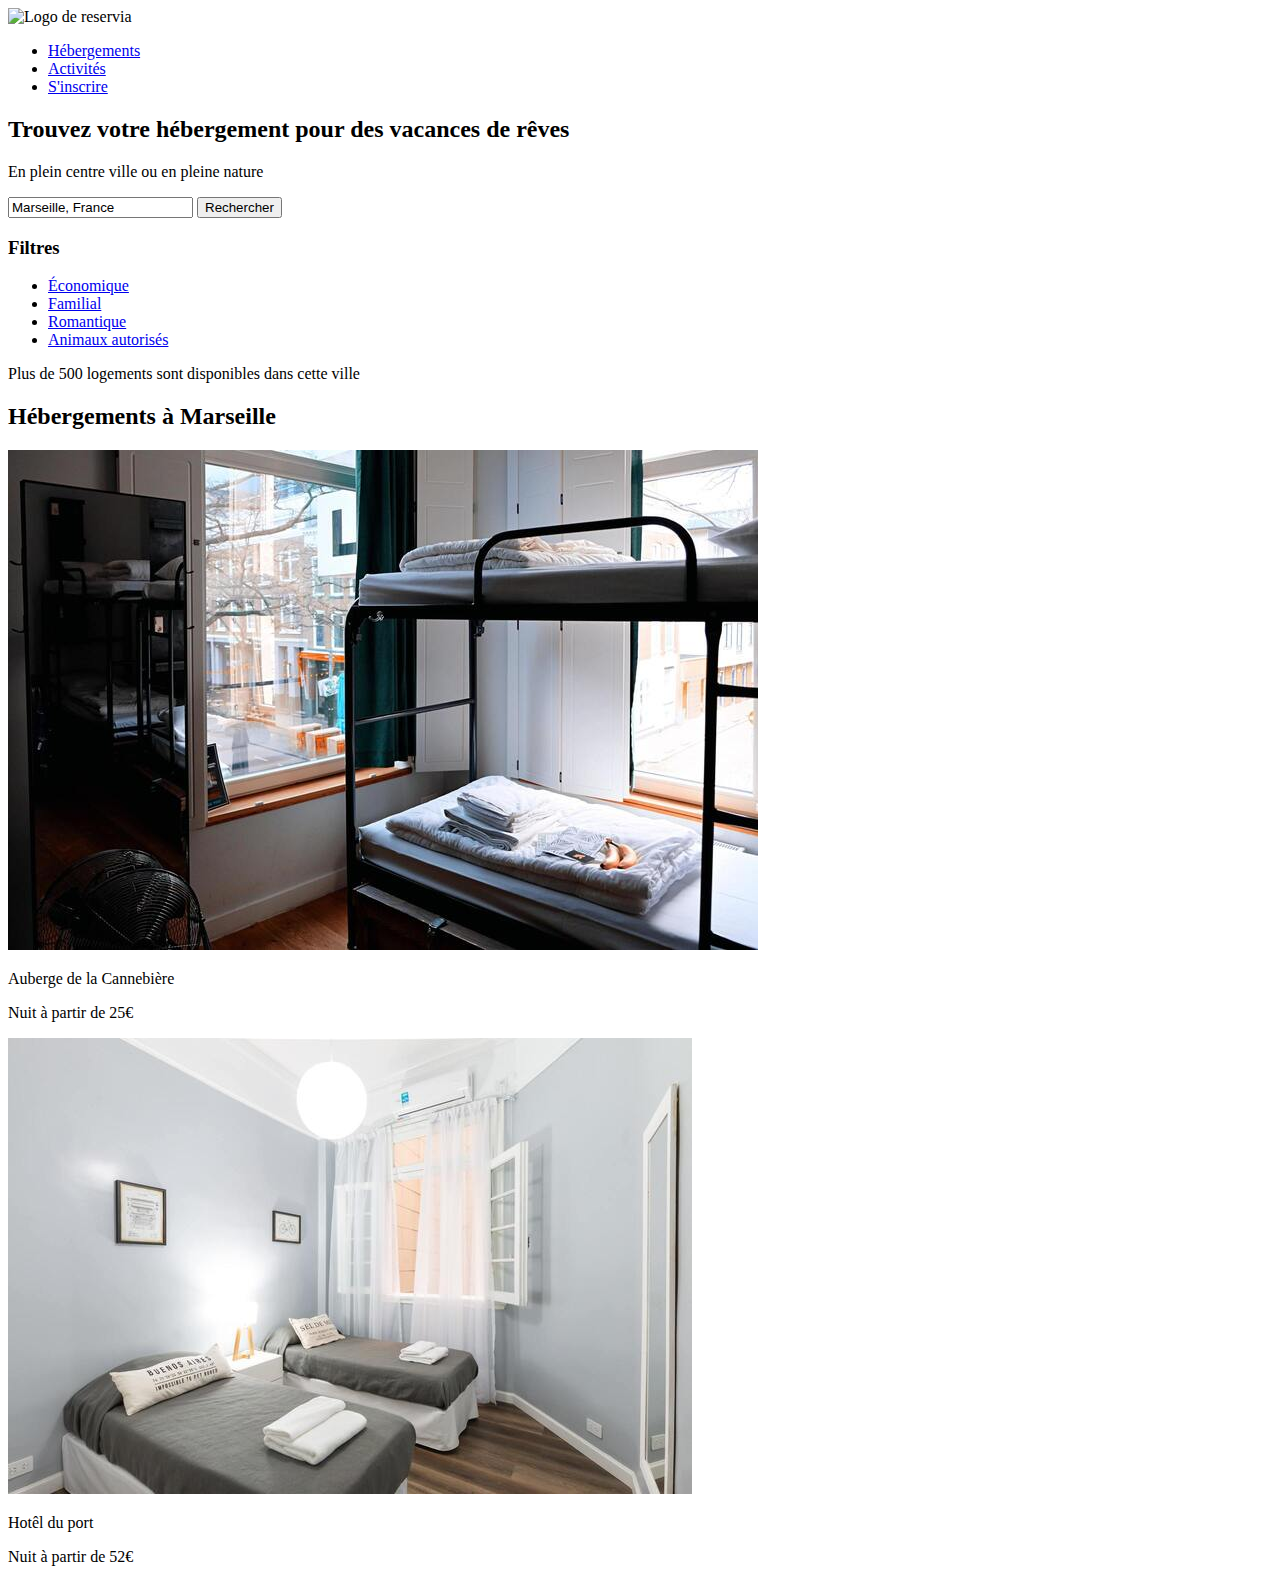
==== reservia.html @ 82ff09a4 "images renomées" ====
<!DOCTYPE html>
<html>
<head>
	<meta charset="UTF-8">
	<title>Reservia</title>
	<script src="https://kit.fontawesome.com/82e42754f2.js" crossorigin="anonymous"></script>

</head>
<body>

	<div id="en-tete">
		<header>
			<div id="logo">
				<img src="images/logo/reservia.svg" alt="Logo de reservia"/>
				<ul class="menu">
					<li><a href="#">Hébergements</a></li>
					<li><a href="#">Activités</a></li>
					<li><a href="#">S'inscrire</a></li>
				</ul>
			</div>

		</header>
        <header>
			
			<h2>Trouvez votre hébergement pour des vacances de rêves</h2>
				<p>En plein centre ville ou en pleine nature</p>
				<form id="recherche">
					<i class="fas fa-map-marker-alt"></i>
					<input type="search" name=" Recherche" value="Marseille, France"/>
					<button>Rechercher</button>
				</form>
					</header>

					<nav>
						<h3>Filtres</h3>
						<ul class="filtres"/>
						<li><a href="#">Économique</li>
						<li><a href="#">Familial</li>
						<li><a href="#">Romantique</li>
						<li><a href="#">Animaux autorisés</li></a>
					</ul>
					</nav>
              
					<p> Plus de 500 logements sont disponibles dans cette ville </p>

<section>
	<h2>Hébergements à Marseille</h2>

	<div>
		<img src="images/hebergements/4_small/cannebiere.jpg">
		<p class="noms logements">Auberge de la Cannebière</p>
		<p class="a partir de">Nuit à partir de 25€</p>
	</div>
	<div>
		<img src="images/hebergements/4_small/hotelport.jpg">
		<p class="noms logements">Hotêl du port</p>
		<p class="a partir de">Nuit à partir de 52€</p>
	</div>

					



             

         
		

</body>
</html>
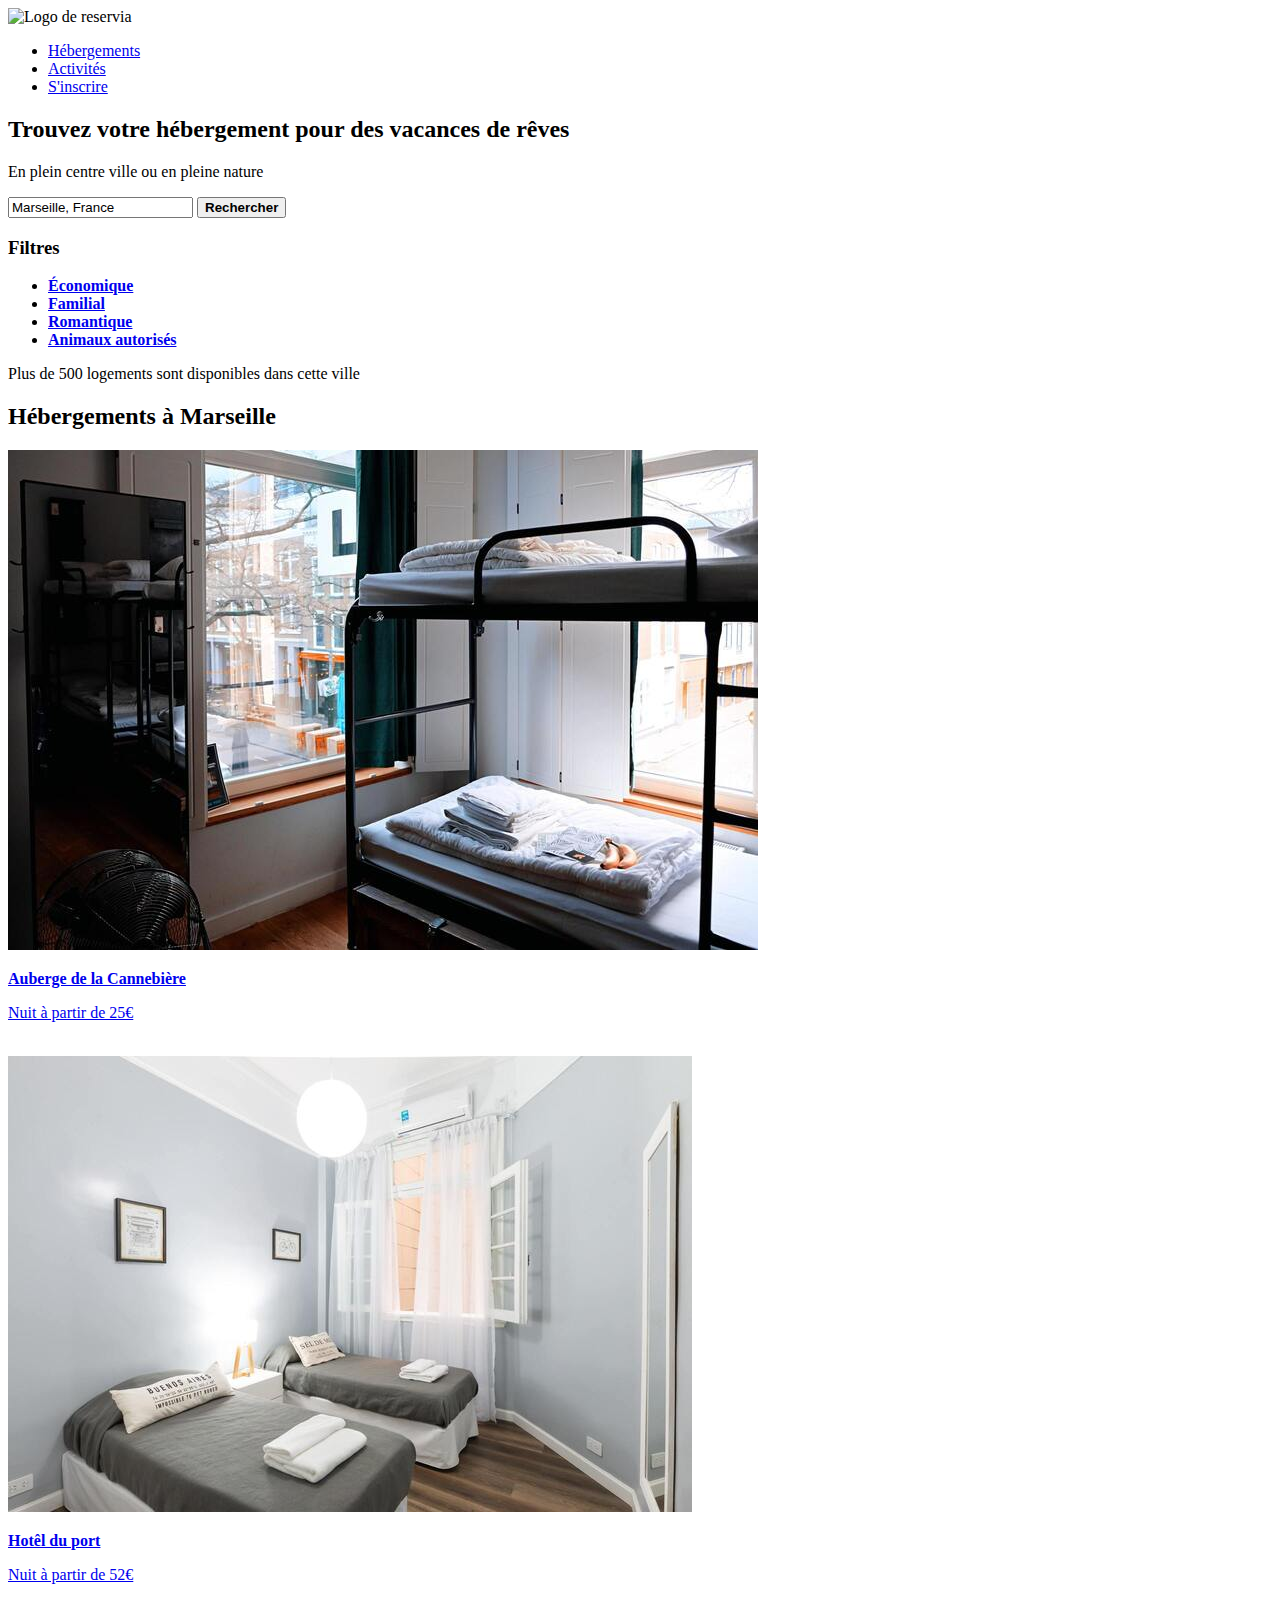
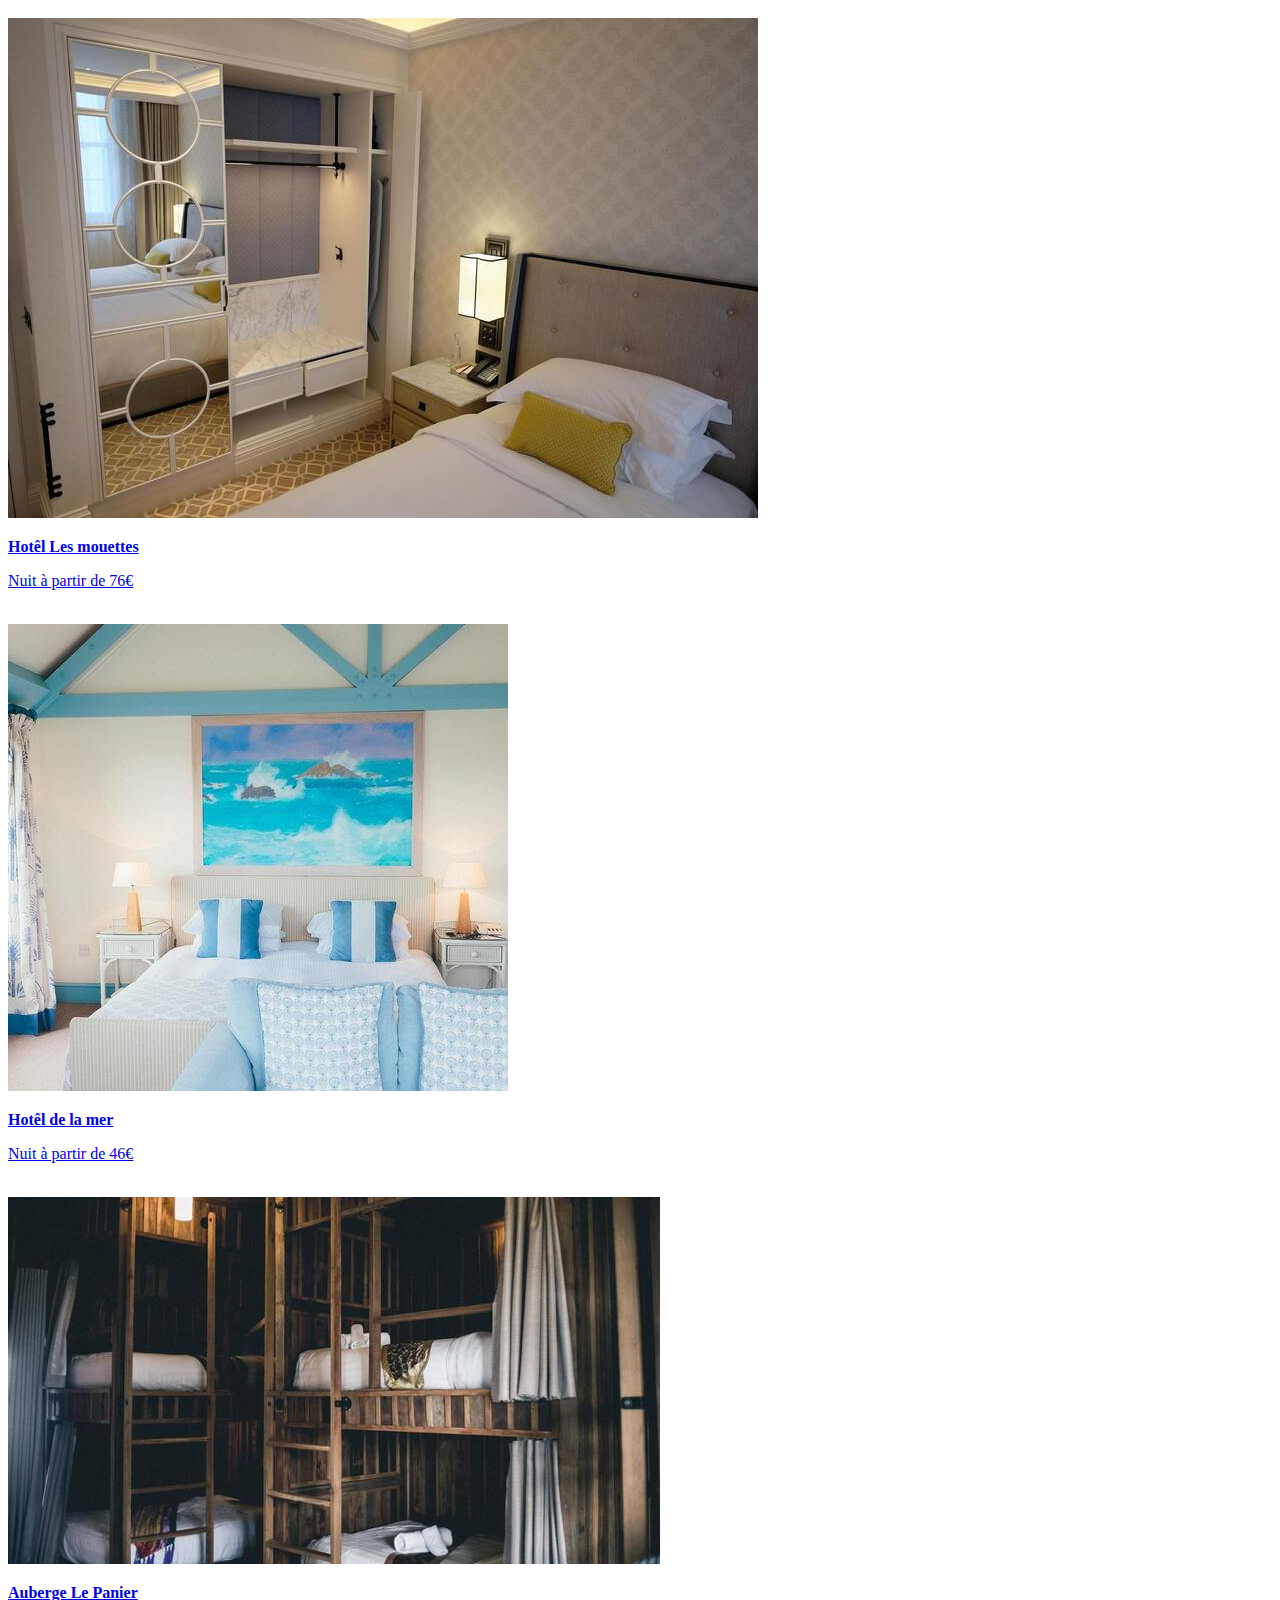
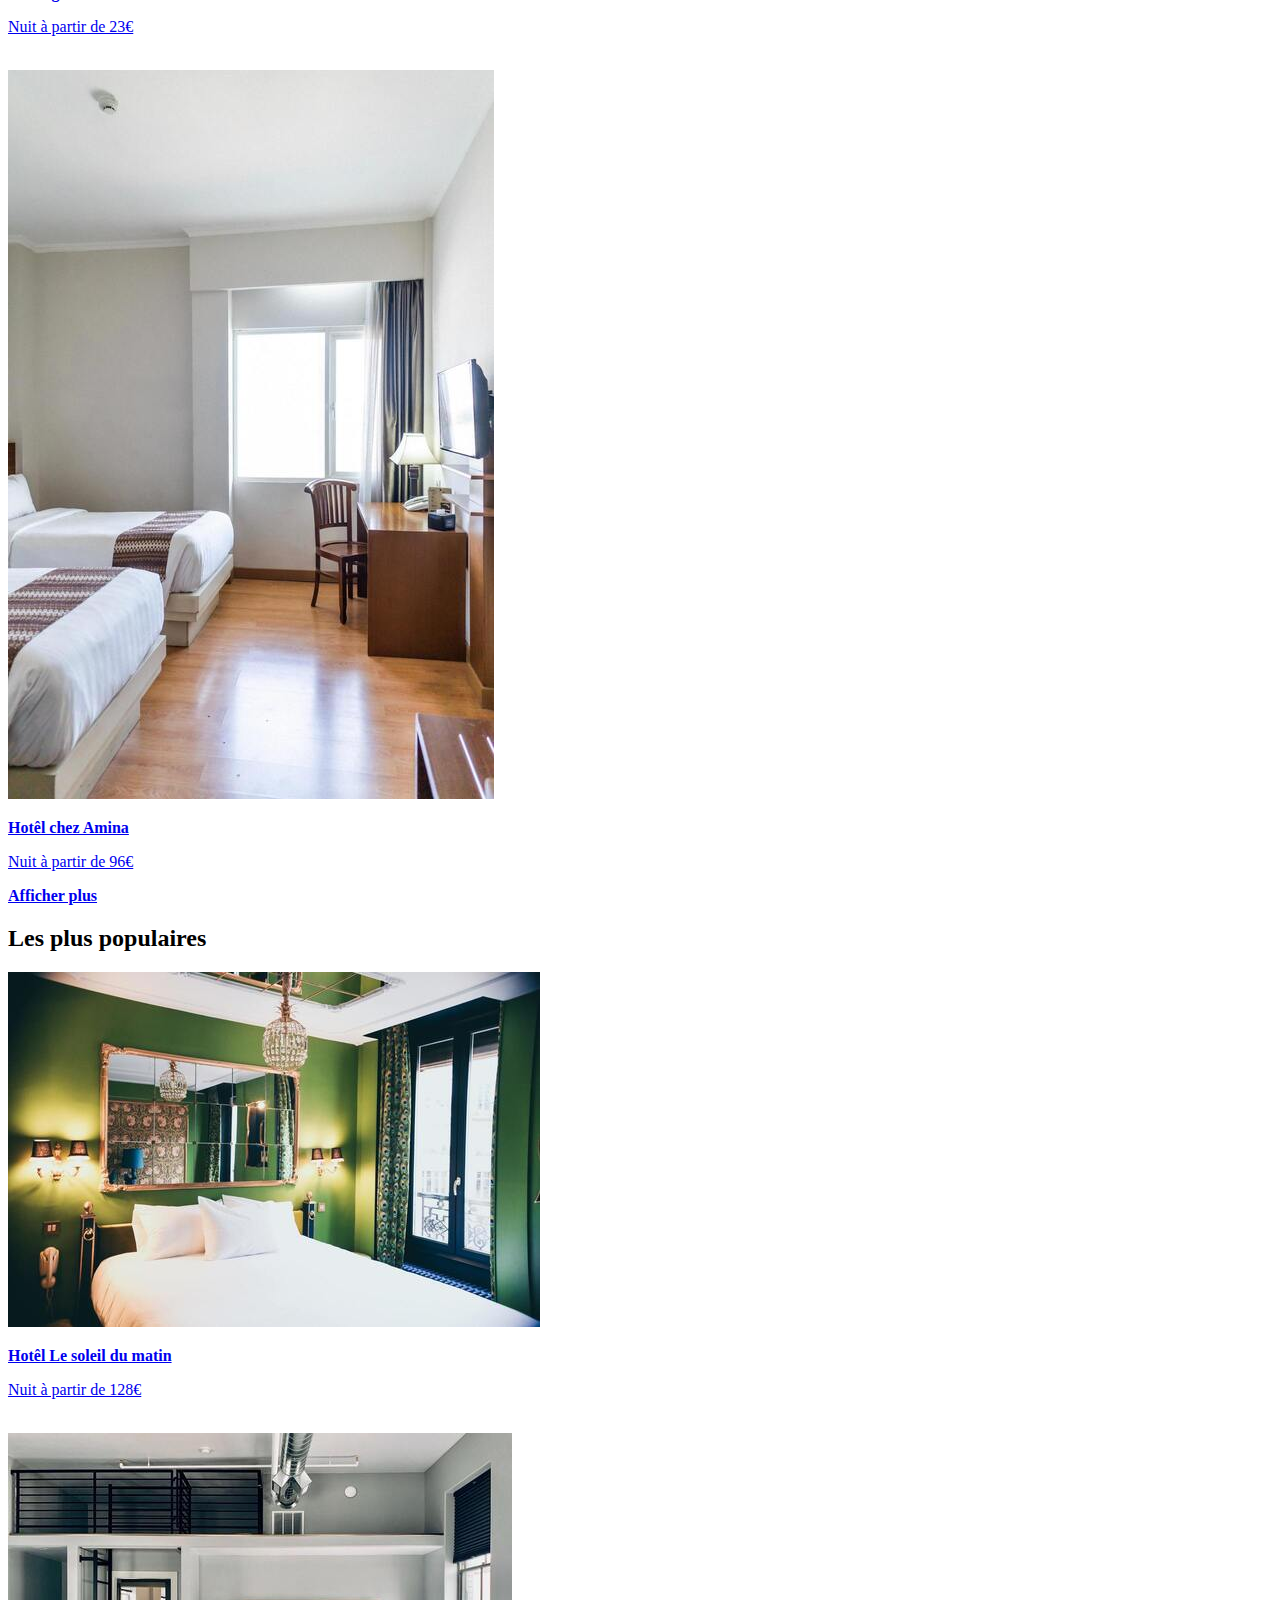
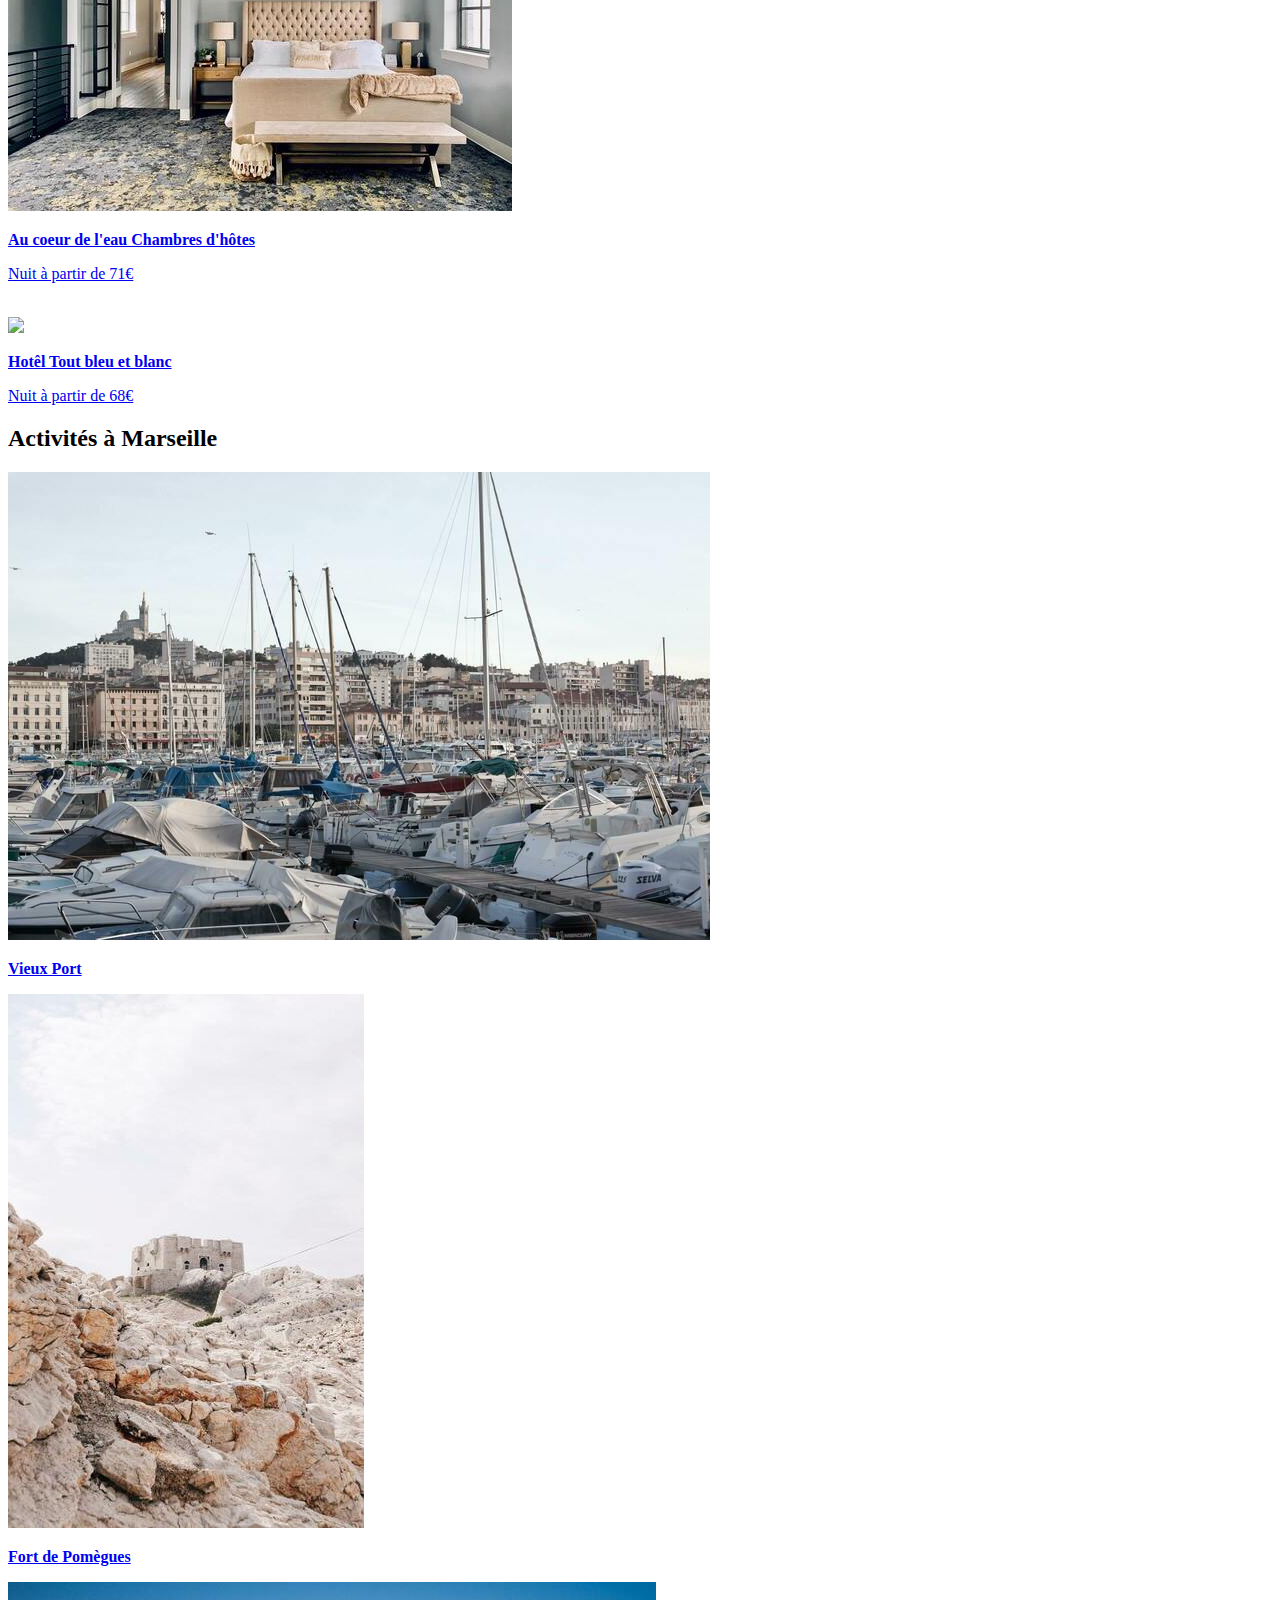
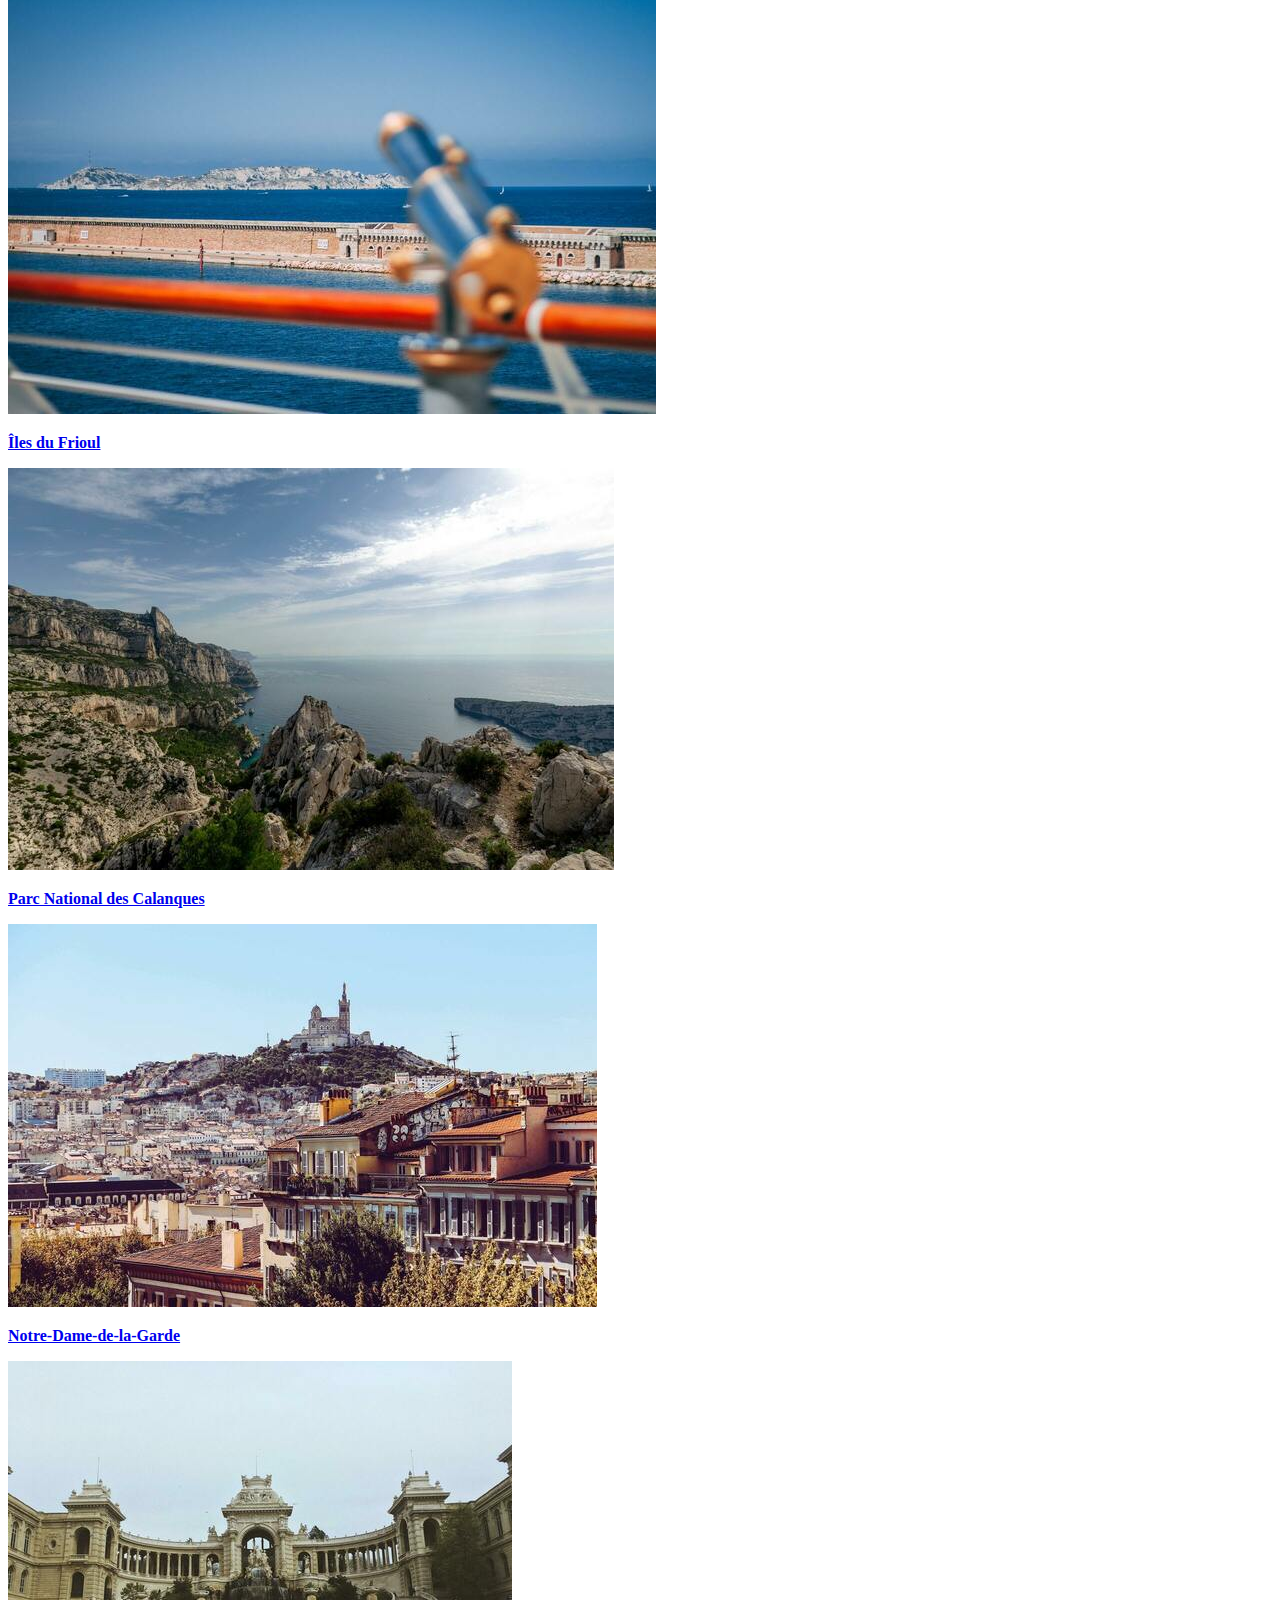
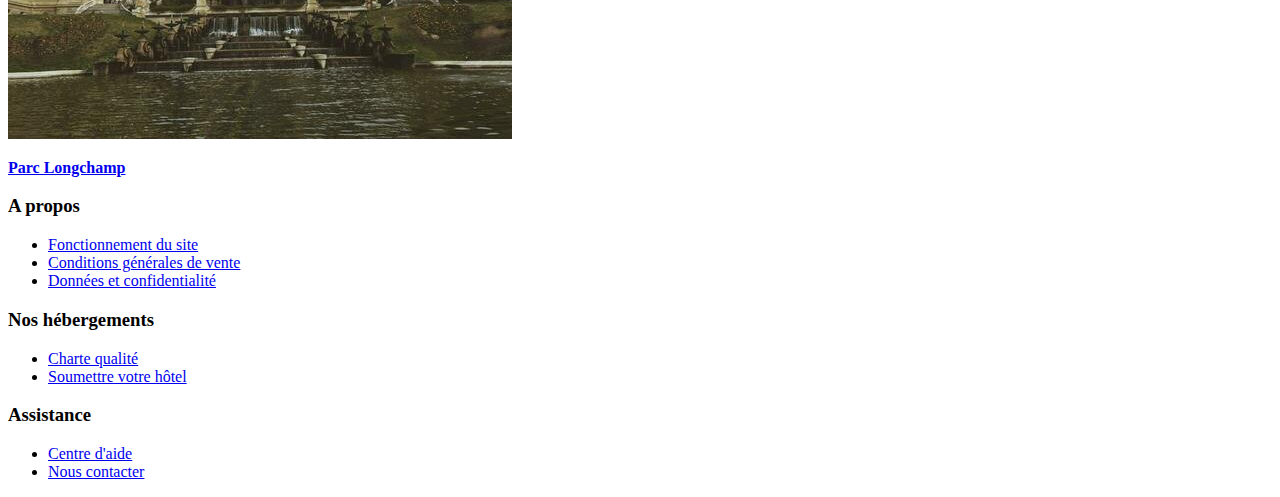
==== commit 373d69fd: "liens, activités, footer" ====
--- a/reservia.html
+++ b/reservia.html
@@ -2,69 +2,279 @@
 <html>
 <head>
 	<meta charset="UTF-8">
+	<link rel="stylesheet" href="style.css">
 	<title>Reservia</title>
 	<script src="https://kit.fontawesome.com/82e42754f2.js" crossorigin="anonymous"></script>
 
+
 </head>
 <body>
 
-	<div id="en-tete">
-		<header>
+<!-- EN TETE -->
+
+<header>
+		
 			<div id="logo">
 				<img src="images/logo/reservia.svg" alt="Logo de reservia"/>
+			</div>
 				<ul class="menu">
 					<li><a href="#">Hébergements</a></li>
 					<li><a href="#">Activités</a></li>
 					<li><a href="#">S'inscrire</a></li>
 				</ul>
-			</div>
-
-		</header>
-        <header>
+
+</header>
+
+<!-- Header FINDER -->
+
+ <header>
 			
-			<h2>Trouvez votre hébergement pour des vacances de rêves</h2>
-				<p>En plein centre ville ou en pleine nature</p>
-				<form id="recherche">
+		<h2>Trouvez votre hébergement pour des vacances de rêves</h2>
+			<p>En plein centre ville ou en pleine nature</p>
+				 <form id="recherche">
 					<i class="fas fa-map-marker-alt"></i>
 					<input type="search" name=" Recherche" value="Marseille, France"/>
-					<button>Rechercher</button>
+					<button><strong>Rechercher</strong></button>
 				</form>
-					</header>
-
-					<nav>
-						<h3>Filtres</h3>
-						<ul class="filtres"/>
-						<li><a href="#">Économique</li>
-						<li><a href="#">Familial</li>
-						<li><a href="#">Romantique</li>
-						<li><a href="#">Animaux autorisés</li></a>
-					</ul>
-					</nav>
+</header>
+
+
+		<nav>
+
+		<h3>Filtres</h3>
+			<ul class="filtres"/>
+					<li><i class="fas fa-money-bill-wave"></i><a href="#"><strong>Économique</strong></li>
+
+					<li><i class="fas fa-child"></i><a href="#"><strong>Familial</strong></li>
+
+					<li><i class="fas fa-heart"></i><a href="#"><strong>Romantique</strong></li>
+
+					<li><i class="fas fa-dog"></i><a href="#"><strong>Animaux autorisés</strong></li></a>
+			</ul>
+		</nav>
+
               
-					<p> Plus de 500 logements sont disponibles dans cette ville </p>
+		<p> <i class="fas fa-info"></i> Plus de 500 logements sont disponibles dans cette ville </p>
+
+<!-- SECTION HEBERGEMENTS -->
 
 <section>
+
 	<h2>Hébergements à Marseille</h2>
 
 	<div>
+		<a href="#">
 		<img src="images/hebergements/4_small/cannebiere.jpg">
-		<p class="noms logements">Auberge de la Cannebière</p>
+		<p class="noms logements"><strong>Auberge de la Cannebière</strong></p>
 		<p class="a partir de">Nuit à partir de 25€</p>
-	</div>
-	<div>
+		<i class="fas fa-star"></i>
+		<i class="fas fa-star"></i>
+		<i class="fas fa-star"></i>
+		<i class="fas fa-star"></i>
+		<i class="fas fa-star"></i>
+	    </a>
+	</div>
+
+	<br/>
+
+	<div>
+		<a href="#">
 		<img src="images/hebergements/4_small/hotelport.jpg">
-		<p class="noms logements">Hotêl du port</p>
+		<p class="noms logements"><strong>Hotêl du port</strong></p>
 		<p class="a partir de">Nuit à partir de 52€</p>
-	</div>
-
-					
-
-
-
-             
-
-         
+		<i class="fas fa-star"></i>
+		<i class="fas fa-star"></i>
+		<i class="fas fa-star"></i>
+		<i class="fas fa-star"></i>
+		<i class="fas fa-star"></i>
+	    </a>
+	</div>
+
+	<br/>
+
+<div>
+	<a href="#">
+		<img src="images/hebergements/4_small/lesmouettes.jpg">
+		<p class="noms logements"><strong>Hotêl Les mouettes</strong></p>
+		<p class="a partir de">Nuit à partir de 76€</p>
+		<i class="fas fa-star"></i>
+		<i class="fas fa-star"></i>
+		<i class="fas fa-star"></i>
+		<i class="fas fa-star"></i>
+		<i class="fas fa-star"></i>
+	</a>
+</div>
+
+	<br/>
+
+	<div>
+		<a href="#">
+		<img src="images/hebergements/4_small/hotelmer.jpg">
+		<p class="noms logements"><strong>Hotêl de la mer</strong></p>
+		<p class="a partir de">Nuit à partir de 46€</p>
+		<i class="fas fa-star"></i>
+		<i class="fas fa-star"></i>
+		<i class="fas fa-star"></i>
+		<i class="fas fa-star"></i>
+		<i class="fas fa-star"></i>
+	</a>
+</div>
+
+	<br/>
+
+	<div>
+		<a href="#">
+		<img src="images/hebergements/4_small/lepanier.jpg">
+		<p class="noms logements"><strong>Auberge Le Panier</strong></p>
+		<p class="a partir de">Nuit à partir de 23€</p>
+		<i class="fas fa-star"></i>
+		<i class="fas fa-star"></i>
+		<i class="fas fa-star"></i>
+		<i class="fas fa-star"></i>
+		<i class="fas fa-star"></i>
+	    </a>
+	</div>
+
+	<br/>
+
+	<div>
+		<a href="#">
+		<img src="images/hebergements/4_small/febrian.jpg">
+		<p class="noms logements"><strong>Hotêl chez Amina</strong></p>
+		<p class="a partir de">Nuit à partir de 96€</p>
+		<i class="fas fa-star"></i>
+		<i class="fas fa-star"></i>
+		<i class="fas fa-star"></i>
+		<i class="fas fa-star"></i>
+		<i class="fas fa-star"></i>
+	    </a>
+	</div>
+
+ <p><strong><a href="#">Afficher plus</a></strong></p>
+
+</section>
+
+         <!-- ASIDE - BLOC DROITE -->
+
+<aside>
+
+	<h2>Les plus populaires <i class="fas fa-chart-line"></i></h2>
+
+	<div>
+<a href="#">
+		<img src="images/hebergements/4_small/soleilmatin.jpg">
+		<p class="noms logements"><strong>Hotêl Le soleil du matin</strong></p>
+		<p class="a partir de">Nuit à partir de 128€</p>
+		<i class="fas fa-star"></i>
+		<i class="fas fa-star"></i>
+		<i class="fas fa-star"></i>
+		<i class="fas fa-star"></i>
+		<i class="fas fa-star"></i>
+</a>
+	</div>
+
+<br/>
+
+	<div>
+		<a href="#">
+		<img src="images/hebergements/4_small/chambreshotes.jpg">
+		<p class="noms logements"><strong>Au coeur de l'eau Chambres d'hôtes</strong></p>
+		<p class="a partir de">Nuit à partir de 71€</p>
+		<i class="fas fa-star"></i>
+		<i class="fas fa-star"></i>
+		<i class="fas fa-star"></i>
+		<i class="fas fa-star"></i>
+		<i class="fas fa-star"></i>
+	    </a>
+	</div>
+
+<br/>
+
+	<div>
+        <a href="#">
+		<img src="images/hebergements/4_small/chambre.jpg">
+		<p class="noms logements"><strong>Hotêl Tout bleu et blanc</strong></p>
+		<p class="a partir de">Nuit à partir de 68€</p>
+		<i class="fas fa-star"></i>
+		<i class="fas fa-star"></i>
+		<i class="fas fa-star"></i>
+		<i class="fas fa-star"></i>
+		<i class="fas fa-star"></i>
+	    </a>
+	</div>
+
+</aside>
 		
+		<!-- ARTICLE ACTIVITES -->	
+<article>
+			<h2>Activités à Marseille</h2>
+
+			<div> 
+				<a href="#">
+				<img src="images/activites/4_small/vieuxport.jpg">
+				<p><strong>Vieux Port</strong></p>
+			    </a>
+			</div>
+
+			<div>
+				<a href="#">
+				<img src="images/activites/4_small/fortdp.jpg">
+				<p><strong>Fort de Pomègues</strong></p>
+			    </a>
+
+			    <a href="#">
+				<img src="images/activites/4_small/frioul.jpg">
+				<p><strong>Îles du Frioul</strong></p>
+			    </a>
+			</div>
+
+			<div> 
+				<a href="#">
+				<img src="images/activites/4_small/calanques.jpg">
+				<p><strong>Parc National des Calanques</strong></p>
+			    </a>
+			</div>
+
+			<div>
+				<a href="#">
+				<img src="images/activites/4_small/nddlg.jpg">
+				<p><strong>Notre-Dame-de-la-Garde</strong></p>
+			    </a>
+
+				<a href="#">
+				<img src="images/activites/4_small/longchamp.jpg">
+				<p><strong>Parc Longchamp</strong></p>
+			    </a>
+			</div>
+</article>
+
+         <!-- FOOTER -->
+
+			<footer>
+			
+			<div class="footer">
+				<h3>A propos</h3>
+				<ul>
+				<li><a href="#">Fonctionnement du site</a></li>
+				<li><a href="#">Conditions générales de vente</a></li>
+				<li><a href="#">Données et confidentialité</a></li>
+			</ul></div>
+
+			<div class="footer">
+            <h3>Nos hébergements</h3>
+				<ul> 
+					<li><a href="#">Charte qualité</a></li>
+					<li><a href="#">Soumettre votre hôtel</a></li>
+				</ul></div>
+
+				<div class="footer">
+            <h3>Assistance</h3>
+            <ul>
+            <li><a href="#">Centre d'aide</a></li>
+		    <li><a href="#">Nous contacter</a></li>
+		</ul></div>
+
+	</footer>
 
 </body>
 </html>
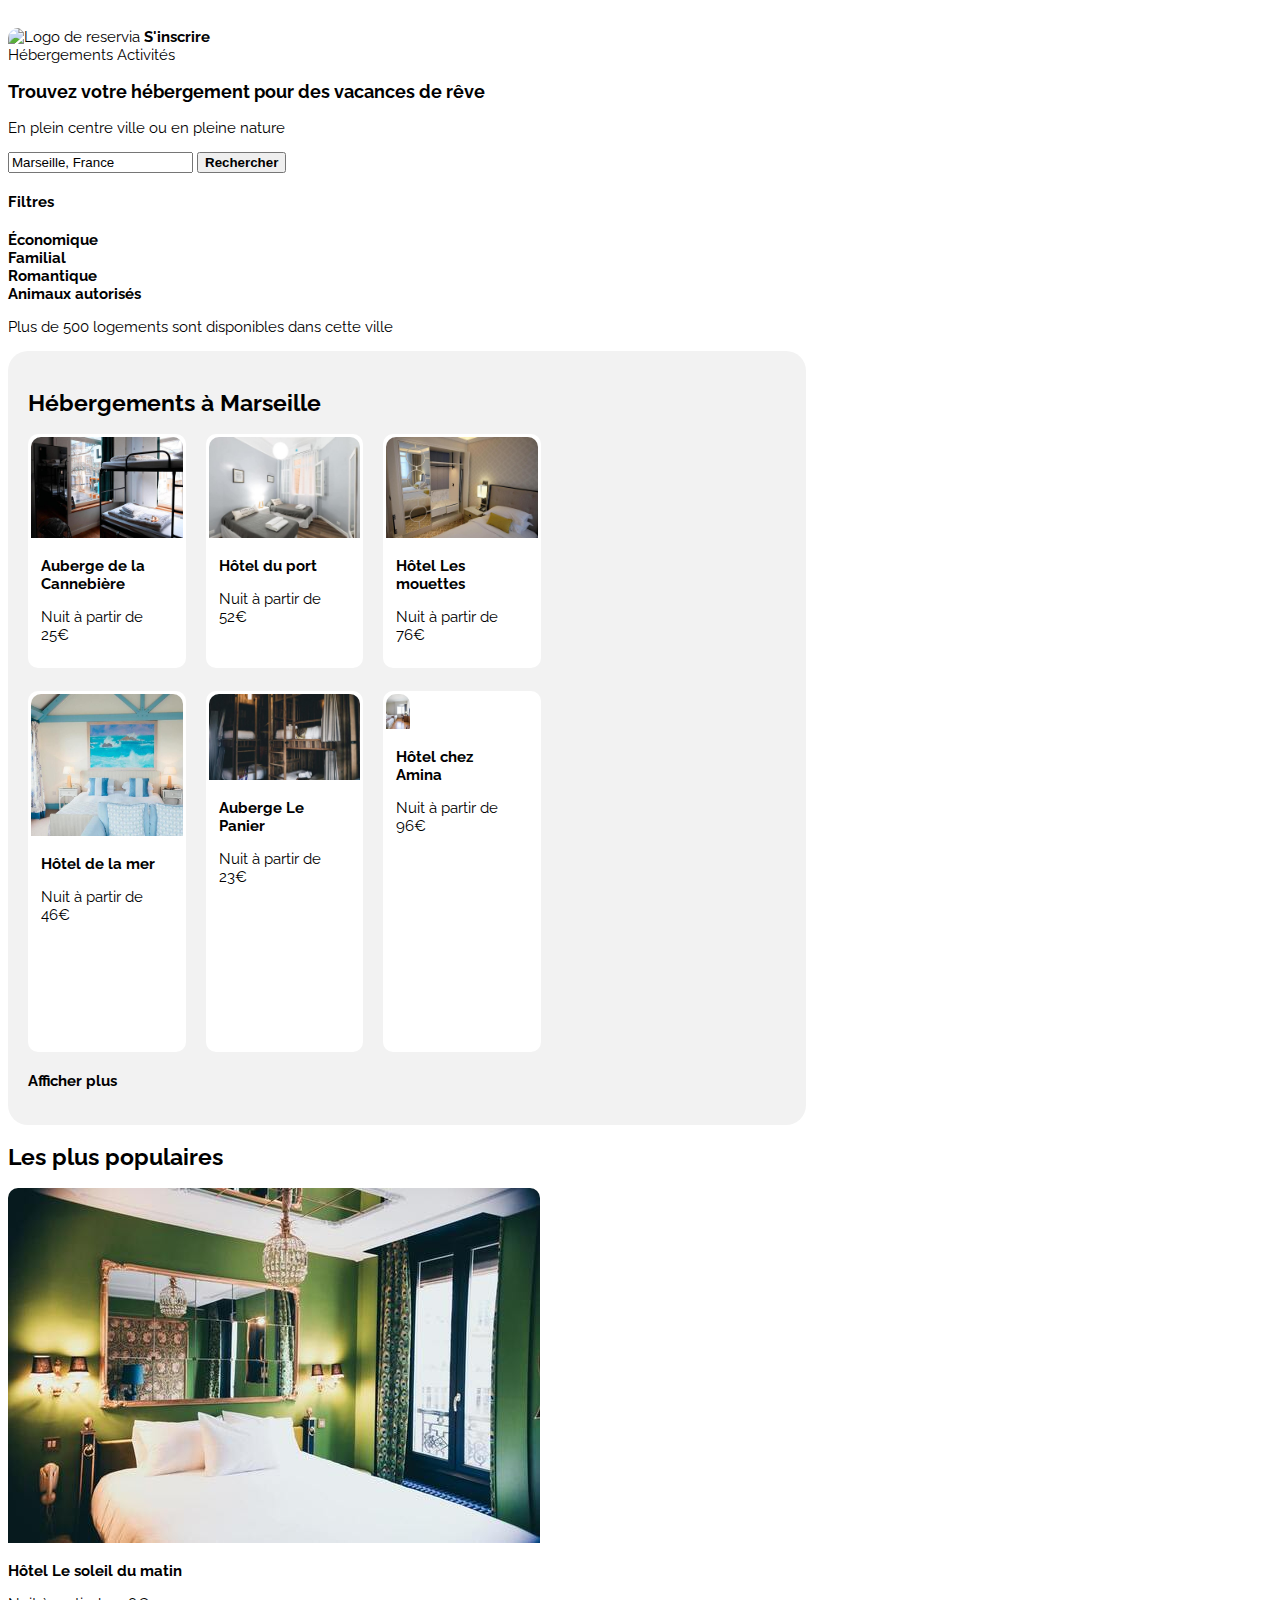
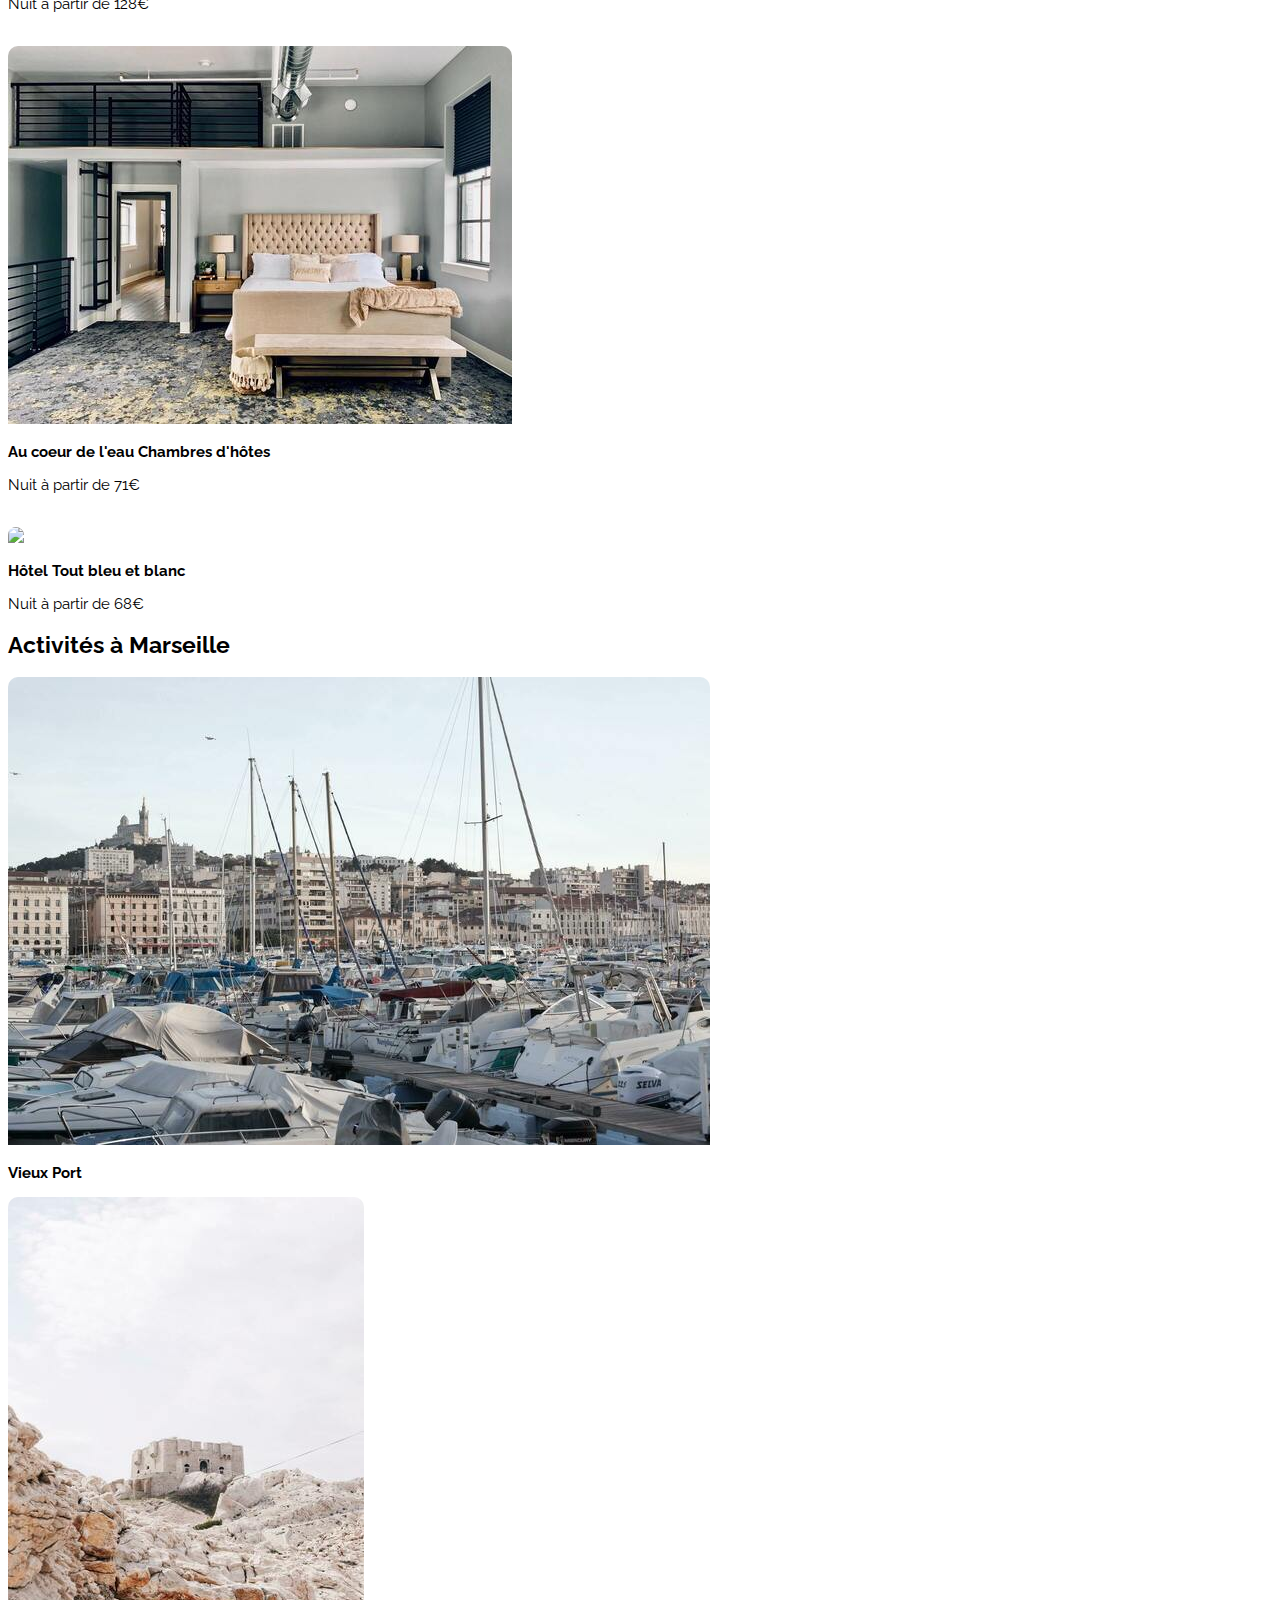
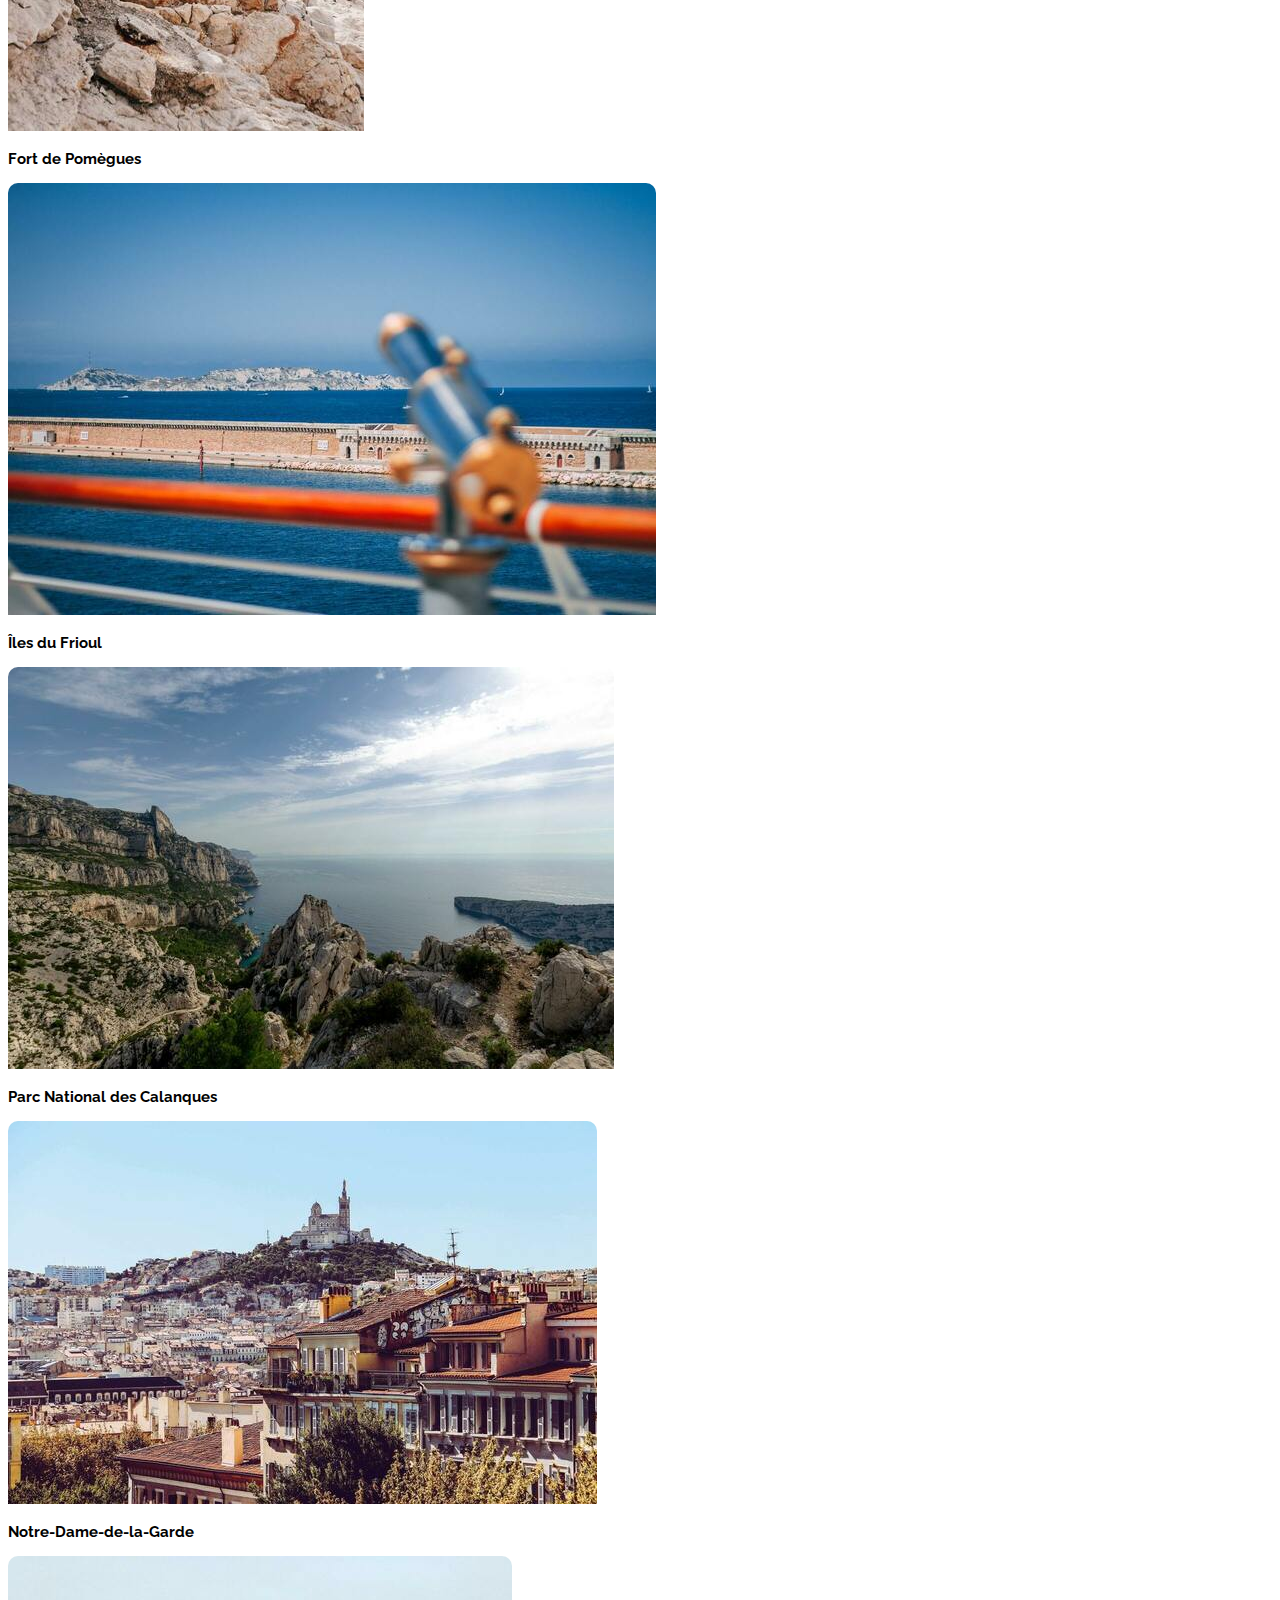
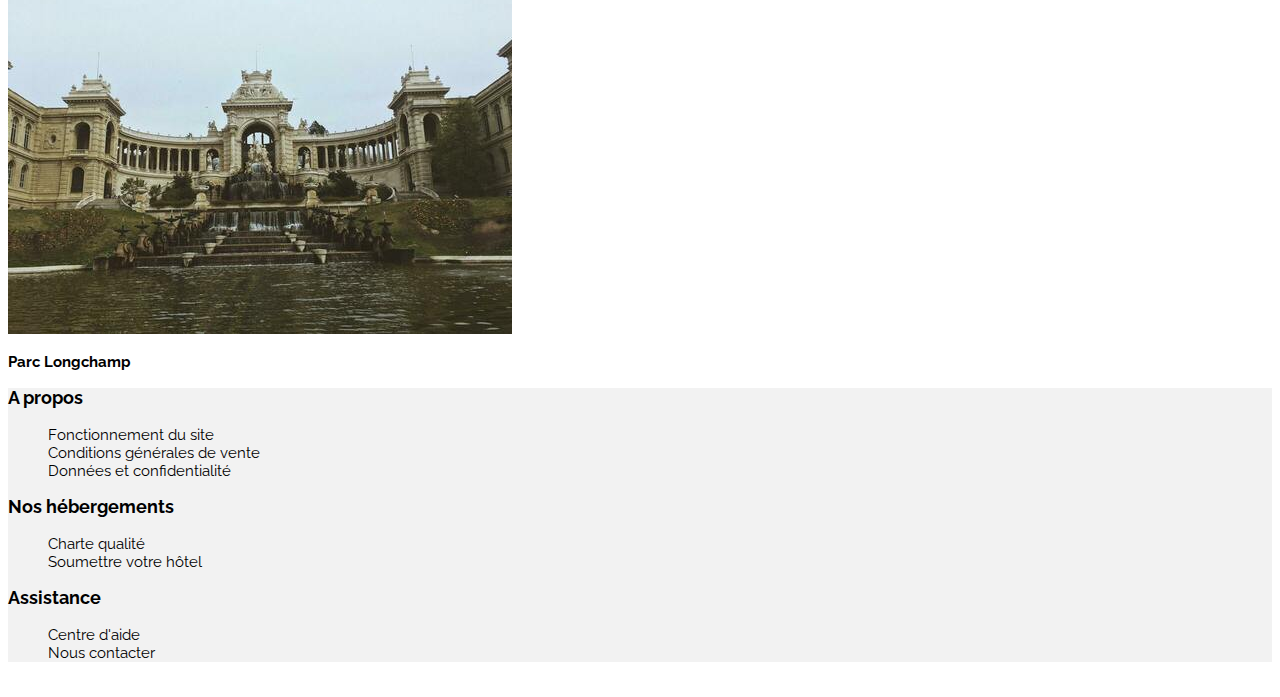
==== commit 6f2148c2: ""Avancées mobile et web"" ====
--- a/reservia.html
+++ b/reservia.html
@@ -5,6 +5,12 @@
 	<link rel="stylesheet" href="style.css">
 	<title>Reservia</title>
 	<script src="https://kit.fontawesome.com/82e42754f2.js" crossorigin="anonymous"></script>
+	<link rel="preconnect" href="https://fonts.gstatic.com"> 
+
+<link rel="preconnect" href="https://fonts.gstatic.com"> 
+<link href="https://fonts.googleapis.com/css2?family=Raleway:wght@200;400&display=swap" rel="stylesheet">
+
+
 
 
 </head>
@@ -12,59 +18,64 @@
 
 <!-- EN TETE -->
 
-<header>
-		
-			<div id="logo">
-				<img src="images/logo/reservia.svg" alt="Logo de reservia"/>
-			</div>
-				<ul class="menu">
-					<li><a href="#">Hébergements</a></li>
-					<li><a href="#">Activités</a></li>
-					<li><a href="#">S'inscrire</a></li>
-				</ul>
-
+<header class="header">
+			
+				<img class="logo" src="images/logo/reservia.svg" alt="Logo de reservia"/>
+
+               
+                <a class="inscription" href="#"><strong>S'inscrire</strong></a>
+
+                <nav class="menu">
+				<a href="#" class="hebergements">Hébergements</a>
+				<a href="#" class="activites">Activités</a>
+				</nav>
+			
 </header>
 
-<!-- Header FINDER -->
-
- <header>
-			
-		<h2>Trouvez votre hébergement pour des vacances de rêves</h2>
-			<p>En plein centre ville ou en pleine nature</p>
-				 <form id="recherche">
-					<i class="fas fa-map-marker-alt"></i>
-					<input type="search" name=" Recherche" value="Marseille, France"/>
+<header class="principal">
+
+			
+		<h3>Trouvez votre hébergement pour des vacances de rêve</h3>
+			<p class="nature">En plein centre ville ou en pleine nature</p>
+
+				 <form class="recherche">
+					<a href="#" class="place"><i class="fas fa-map-marker-alt"></i></a>
+					<input class="search" type="search" name=" Recherche" value="Marseille, France"/>
 					<button><strong>Rechercher</strong></button>
+					<a href="#" class="loupe"><i class="fas fa-search"></i></a>
 				</form>
 </header>
 
 
-		<nav>
-
-		<h3>Filtres</h3>
-			<ul class="filtres"/>
-					<li><i class="fas fa-money-bill-wave"></i><a href="#"><strong>Économique</strong></li>
-
-					<li><i class="fas fa-child"></i><a href="#"><strong>Familial</strong></li>
-
-					<li><i class="fas fa-heart"></i><a href="#"><strong>Romantique</strong></li>
-
-					<li><i class="fas fa-dog"></i><a href="#"><strong>Animaux autorisés</strong></li></a>
-			</ul>
+		<nav class="menu2">
+
+		<h4>Filtres</h4>
+			<div class="filtres">
+					<div class="choix1"><a href="#"class="icons1"><i class="fas fa-money-bill-wave"></i></a><a href="#"><strong>Économique</strong></a></div>
+
+					<div class="choix2"><a href="#"class="icons2"><i class="fas fa-child"></i></a><a href="#"><strong>Familial</strong></a></div>
+
+					<div class="choix3"><a href="#"class="icons3"><i class="fas fa-heart"></i></a><a href="#"><strong>Romantique</strong></a></div>
+
+					<div class="choix4"><a href="#"class="icons4"><i class="fas fa-dog"></i></a><a href="#"><strong>Animaux autorisés</strong></a></div>
+			</div>
 		</nav>
 
               
-		<p> <i class="fas fa-info"></i> Plus de 500 logements sont disponibles dans cette ville </p>
+		<i id="info" class="fas fa-info"></i><p>Plus de 500 logements sont disponibles dans cette ville</p>
 
 <!-- SECTION HEBERGEMENTS -->
 
-<section>
+<section class="hebergements2">
 
 	<h2>Hébergements à Marseille</h2>
 
-	<div>
+	<div class="ligne1">
+
+	<div class="cannebiere">
 		<a href="#">
 		<img src="images/hebergements/4_small/cannebiere.jpg">
+		<div class="txt">
 		<p class="noms logements"><strong>Auberge de la Cannebière</strong></p>
 		<p class="a partir de">Nuit à partir de 25€</p>
 		<i class="fas fa-star"></i>
@@ -72,59 +83,69 @@
 		<i class="fas fa-star"></i>
 		<i class="fas fa-star"></i>
 		<i class="fas fa-star"></i>
-	    </a>
-	</div>
-
-	<br/>
-
-	<div>
+		</a></div>
+	</div>
+	
+
+	<br/>
+
+	<div class="port">
 		<a href="#">
 		<img src="images/hebergements/4_small/hotelport.jpg">
-		<p class="noms logements"><strong>Hotêl du port</strong></p>
+		<div class="txt">
+		<p class="noms logements"><strong>Hôtel du port</strong></p>
 		<p class="a partir de">Nuit à partir de 52€</p>
 		<i class="fas fa-star"></i>
 		<i class="fas fa-star"></i>
 		<i class="fas fa-star"></i>
 		<i class="fas fa-star"></i>
 		<i class="fas fa-star"></i>
-	    </a>
-	</div>
-
-	<br/>
-
-<div>
-	<a href="#">
+		</a></div>
+	</div>
+	
+
+	<br/>
+
+    <div class="mouettes">
+	    <a href="#">
 		<img src="images/hebergements/4_small/lesmouettes.jpg">
-		<p class="noms logements"><strong>Hotêl Les mouettes</strong></p>
+		<div class="txt">
+		<p class="noms logements"><strong>Hôtel Les mouettes</strong></p>
 		<p class="a partir de">Nuit à partir de 76€</p>
 		<i class="fas fa-star"></i>
 		<i class="fas fa-star"></i>
 		<i class="fas fa-star"></i>
 		<i class="fas fa-star"></i>
 		<i class="fas fa-star"></i>
-	</a>
+	    </a></div>
+    </div>
 </div>
 
 	<br/>
 
-	<div>
+	<div class="ligne2">
+
+	<div class="mer">
 		<a href="#">
 		<img src="images/hebergements/4_small/hotelmer.jpg">
-		<p class="noms logements"><strong>Hotêl de la mer</strong></p>
+		<div class="txt">
+		<p class="noms logements"><strong>Hôtel de la mer</strong></p>
 		<p class="a partir de">Nuit à partir de 46€</p>
 		<i class="fas fa-star"></i>
 		<i class="fas fa-star"></i>
 		<i class="fas fa-star"></i>
 		<i class="fas fa-star"></i>
 		<i class="fas fa-star"></i>
-	</a>
-</div>
-
-	<br/>
-
-	<div>
+		</a></div>
+	</div>
+
+
+	<br/>
+
+	<div class="panier">
 		<a href="#">
 		<img src="images/hebergements/4_small/lepanier.jpg">
+		<div class="txt">
 		<p class="noms logements"><strong>Auberge Le Panier</strong></p>
 		<p class="a partir de">Nuit à partir de 23€</p>
 		<i class="fas fa-star"></i>
@@ -132,22 +153,26 @@
 		<i class="fas fa-star"></i>
 		<i class="fas fa-star"></i>
 		<i class="fas fa-star"></i>
-	    </a>
-	</div>
-
-	<br/>
-
-	<div>
-		<a href="#">
-		<img src="images/hebergements/4_small/febrian.jpg">
-		<p class="noms logements"><strong>Hotêl chez Amina</strong></p>
+		</a></div>
+	</div>
+	
+
+	<br/>
+
+	<div class="amina">
+		<a href="#">
+		<img class="imgamina" src="images/hebergements/4_small/febrian.jpg">
+		<div class="txt">
+		<p class="noms logements"><strong>Hôtel chez Amina</strong></p>
 		<p class="a partir de">Nuit à partir de 96€</p>
 		<i class="fas fa-star"></i>
 		<i class="fas fa-star"></i>
 		<i class="fas fa-star"></i>
 		<i class="fas fa-star"></i>
 		<i class="fas fa-star"></i>
-	    </a>
+		</a></div>
+	</div>
+
 	</div>
 
  <p><strong><a href="#">Afficher plus</a></strong></p>
@@ -160,10 +185,10 @@
 
 	<h2>Les plus populaires <i class="fas fa-chart-line"></i></h2>
 
-	<div>
+	<div class="matin">
 <a href="#">
 		<img src="images/hebergements/4_small/soleilmatin.jpg">
-		<p class="noms logements"><strong>Hotêl Le soleil du matin</strong></p>
+		<p class="noms logements"><strong>Hôtel Le soleil du matin</strong></p>
 		<p class="a partir de">Nuit à partir de 128€</p>
 		<i class="fas fa-star"></i>
 		<i class="fas fa-star"></i>
@@ -175,7 +200,7 @@
 
 <br/>
 
-	<div>
+	<div class="coeureau">
 		<a href="#">
 		<img src="images/hebergements/4_small/chambreshotes.jpg">
 		<p class="noms logements"><strong>Au coeur de l'eau Chambres d'hôtes</strong></p>
@@ -190,10 +215,10 @@
 
 <br/>
 
-	<div>
+	<div class="bleublanc">
         <a href="#">
 		<img src="images/hebergements/4_small/chambre.jpg">
-		<p class="noms logements"><strong>Hotêl Tout bleu et blanc</strong></p>
+		<p class="noms logements"><strong>Hôtel Tout bleu et blanc</strong></p>
 		<p class="a partir de">Nuit à partir de 68€</p>
 		<i class="fas fa-star"></i>
 		<i class="fas fa-star"></i>
@@ -206,53 +231,61 @@
 </aside>
 		
 		<!-- ARTICLE ACTIVITES -->	
+
 <article>
 			<h2>Activités à Marseille</h2>
 
-			<div> 
+			<div class="vieuxport"> 
 				<a href="#">
 				<img src="images/activites/4_small/vieuxport.jpg">
 				<p><strong>Vieux Port</strong></p>
 			    </a>
 			</div>
 
-			<div>
+        <div class="colone2">
+		    <div class="pomegues">
 				<a href="#">
 				<img src="images/activites/4_small/fortdp.jpg">
 				<p><strong>Fort de Pomègues</strong></p>
 			    </a>
-
+		    </div>
+				
+			<div class="frioul">
 			    <a href="#">
 				<img src="images/activites/4_small/frioul.jpg">
 				<p><strong>Îles du Frioul</strong></p>
 			    </a>
 			</div>
-
-			<div> 
+		</div>
+
+			<div class="calanques"> 
 				<a href="#">
 				<img src="images/activites/4_small/calanques.jpg">
 				<p><strong>Parc National des Calanques</strong></p>
 			    </a>
 			</div>
-
-			<div>
+        <div class="colone4">
+			<div class="nddlg">
 				<a href="#">
 				<img src="images/activites/4_small/nddlg.jpg">
 				<p><strong>Notre-Dame-de-la-Garde</strong></p>
-			    </a>
-
+				</a>
+			</div>
+			
+			<div class="longchamp">
 				<a href="#">
 				<img src="images/activites/4_small/longchamp.jpg">
 				<p><strong>Parc Longchamp</strong></p>
 			    </a>
 			</div>
+		</div>
 </article>
 
          <!-- FOOTER -->
 
 			<footer>
 			
-			<div class="footer">
+			<div class="footer1">
 				<h3>A propos</h3>
 				<ul>
 				<li><a href="#">Fonctionnement du site</a></li>
@@ -260,14 +293,14 @@
 				<li><a href="#">Données et confidentialité</a></li>
 			</ul></div>
 
-			<div class="footer">
+			<div class="footer2">
             <h3>Nos hébergements</h3>
 				<ul> 
 					<li><a href="#">Charte qualité</a></li>
 					<li><a href="#">Soumettre votre hôtel</a></li>
 				</ul></div>
 
-				<div class="footer">
+				<div class="footer3">
             <h3>Assistance</h3>
             <ul>
             <li><a href="#">Centre d'aide</a></li>
--- a/style.css
+++ b/style.css
@@ -0,0 +1,405 @@
+
+/* GENERAL */
+
+html
+{
+   font-size: 15px;
+   margin-top: 20px;
+   margin-bottom: 20px; 
+}
+
+body
+{
+	
+	font-family: 'Raleway', 'sans-serif';
+	
+}
+
+section, footer
+{
+	background-color:#F2F2F2; 
+}
+
+
+ul
+{
+	list-style-type: none;
+}
+
+a
+{
+	text-decoration: none;
+	color: black;
+
+}
+
+.hebergements2
+{
+	padding: 20px;
+	border-radius: 20px;
+	max-width: 60%;
+}
+.cannebiere, .port, .mouettes, .mer, .panier, .amina 
+{
+	
+	max-width: 20%;
+	background-color: white;
+	border: 3px solid white;
+	border-radius: 10px;
+	padding-bottom: 6px;
+	margin-bottom: 5px;
+
+	
+}
+
+.cannebiere
+{
+	margin-right: 20px;
+}
+.port
+{
+	margin-right: 20px;
+}
+.mouettes
+{
+	margin-right: 20px;
+}
+.mer
+{
+	margin-right: 20px;
+}
+.panier
+{
+	margin-right: 20px;
+}
+.amina
+{
+	margin-right: 20px;
+}
+
+img
+{
+	max-width: 100%;
+	border-radius: 10px 10px 0px 0px;
+	
+}
+
+.imgamina
+{
+	max-height: 10%;
+}
+
+.txt
+
+{
+	padding-left: 10px;
+	max-width: 80%;
+}
+
+.ligne1, .ligne2
+{
+	display: flex;
+	flex-wrap: wrap;
+}
+
+/* Mobile */
+
+@media screen and (max-width: 1024px)
+{
+
+html
+{
+   font-size: 40px;
+   margin-top: 20px;
+   margin-bottom: 20px; 
+}
+
+section
+{
+	background-color: white;
+	margin-right: 30px;
+	margin-left: 30px;
+
+}
+
+aside
+{
+	background-color: #F2F2F2;
+	margin-right: 30px;
+	margin-left: 30px;
+}
+
+/* HEADER mobile */
+
+.logo
+{
+	margin-left: 20px;
+	min-height: 120px;
+	margin-right: 30px;
+	margin-left: 30px;
+}
+
+.inscription
+{
+	text-align: right;
+	vertical-align: top;
+	float: right;
+	color: #0065FC;
+	margin-top: 50px;
+	margin-right: 20px;
+	font-size: 45px;	
+}
+
+.menu
+{
+	margin-top: 35px;
+	font-size: 45px;
+	text-align: center;
+	border-bottom: solid grey;
+	justify-content: space-around;
+	display: flex;
+	flex-wrap: nowrap;
+
+}
+
+.hebergements, .activites a:hover
+{
+text-decoration: #0065FC;
+border-bottom: #0065FC;
+}
+
+
+.principal
+{
+	margin-right: 30px;
+	margin-left: 30px;
+    font-size: 50px;
+    margin-right: 30px;
+	margin-left: 30px;
+}
+
+.nature
+{
+	font-size: 40px;
+	margin-right: 30px;
+	margin-left: 30px;
+}
+
+.recherche
+{
+    
+	border-radius: 40px;
+	border: 40px #F2F2F2;
+	text-align: center;
+	display: flex;
+}
+
+.search
+{
+	font-size: 50px;
+	
+}
+
+button
+{
+    display: none;
+
+}
+
+.place
+{
+	border-radius: 40px 0px 0px 40px;
+	border: 40px solid #F2F2F2;
+	font-size: 40px;
+	background-color: #F2F2F2;
+	color: black;
+}
+
+.loupe 
+{
+	border-radius: 40px;
+	border: 40px solid #0065FC;
+	font-size: 40px;
+	background-color: #0065FC;
+	color: white;
+   
+}
+
+.menu2
+{
+	margin-right: 30px;
+	margin-left: 30px;
+	
+}
+ 
+.flitres
+{
+	
+	justify-content: space-around;
+}
+
+
+.icons1 , .icons4
+{
+	border-radius: 70px;
+	padding: 40px;
+	background-color: #DEEBFF; 
+	color:#0065FC ;
+	
+}
+
+.icons2  
+{
+	border-radius: 70px;
+	padding-left: 50px;
+	padding-right: 50px;
+	padding-top: 40px;
+	padding-bottom: 40px;
+	background-color: #DEEBFF; 
+	color:#0065FC ;
+
+}
+
+.icons3
+{
+	border-radius: 70px;
+	padding-left: 45px;
+	padding-right: 45px;
+	padding-top: 40px;
+	padding-bottom: 40px;
+	background-color: #DEEBFF; 
+	color:#0065FC ;
+}
+
+/* CECI NE FONCTIONNE PAS*/
+
+.choix1 , .choix2 , .choix3 , .choix4
+{
+ 
+ border-radius: 100px;
+ border: 2px solid grey;
+ padding-top: 50px;
+ padding-bottom: 50px;
+ padding-left: 0px;
+ padding-right: 20px;
+ margin: 30px;
+ margin: 30px;
+ max-width: 60%;
+
+ 
+}
+
+.choix2
+{
+	float: right;
+}
+
+#info
+{
+
+	margin-right: 30px;
+	margin-left: 30px;
+	border-radius: 50px;
+	padding-left: 30px;
+	padding-right: 30px;
+	padding-top: 20px;
+	padding-bottom: 20px;
+	border: 1px solid grey ;
+	color: #0065FC;
+	font-size: 27px;
+	float: left;
+}
+
+
+.hebergements2
+{
+	padding: 20px;
+	max-width: 100%;
+	background-color: white;
+}
+.cannebiere, .port, .mouettes, .mer, .panier, .amina 
+{
+	
+	max-width: 1024px;
+	background-color: white;
+	border: 20px solid white;
+	box-shadow: 5px 5px 5px 5px whitesmoke;
+	border-radius: 30px;
+	padding-bottom: 2px;
+	margin-bottom: 30px;	
+}
+
+img
+{
+	max-width: 1024px;
+	border-radius: 30px 30px 0px 0px;
+	
+}
+
+.txt
+
+{
+	padding-left: 10px;
+	max-width: 100%;
+}
+
+.ligne1, .ligne2
+{
+	display: flex;
+	flex-wrap: column;
+}
+
+
+}
+
+
+
+
+
+
+
+
+
+
+
+
+
+
+
+
+
+
+
+
+
+
+
+
+
+
+
+
+
+
+
+
+
+
+
+
+
+
+
+
+
+
+
+
+
+
+
+
+
+
+
+
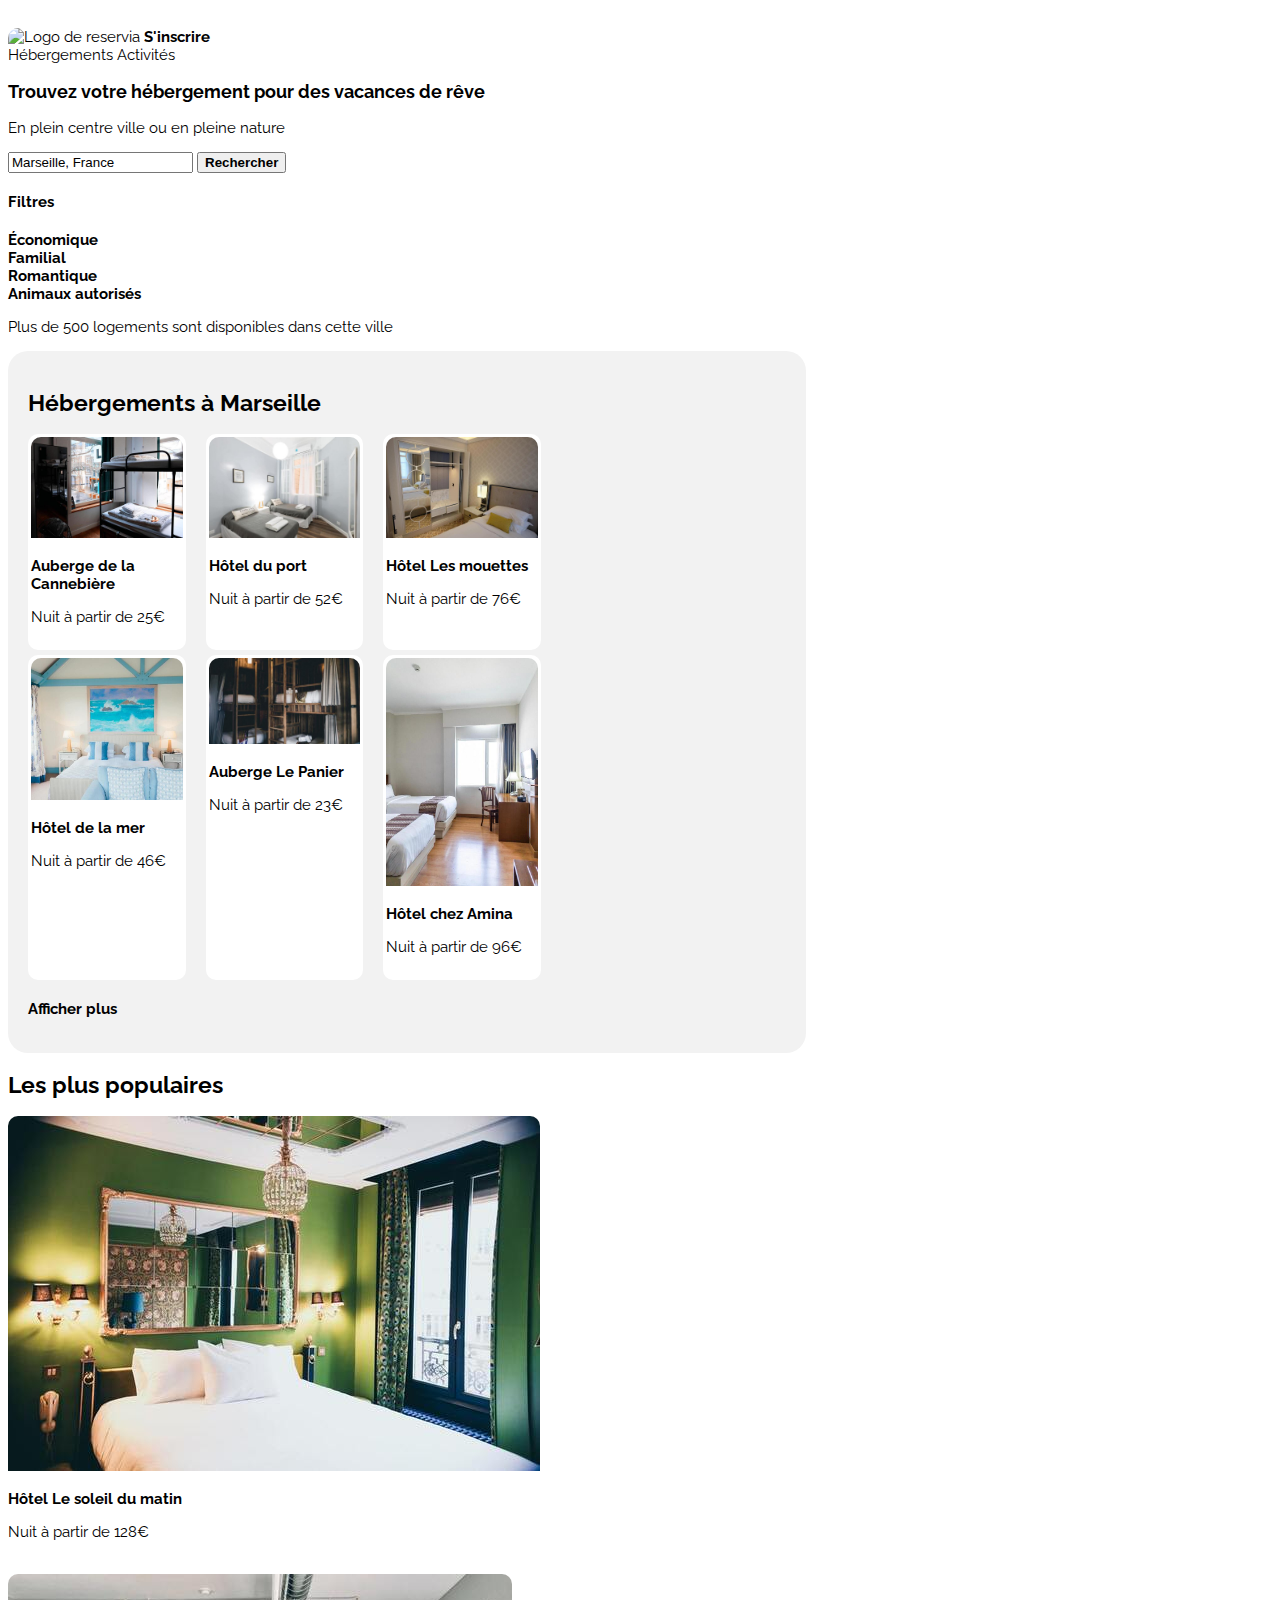
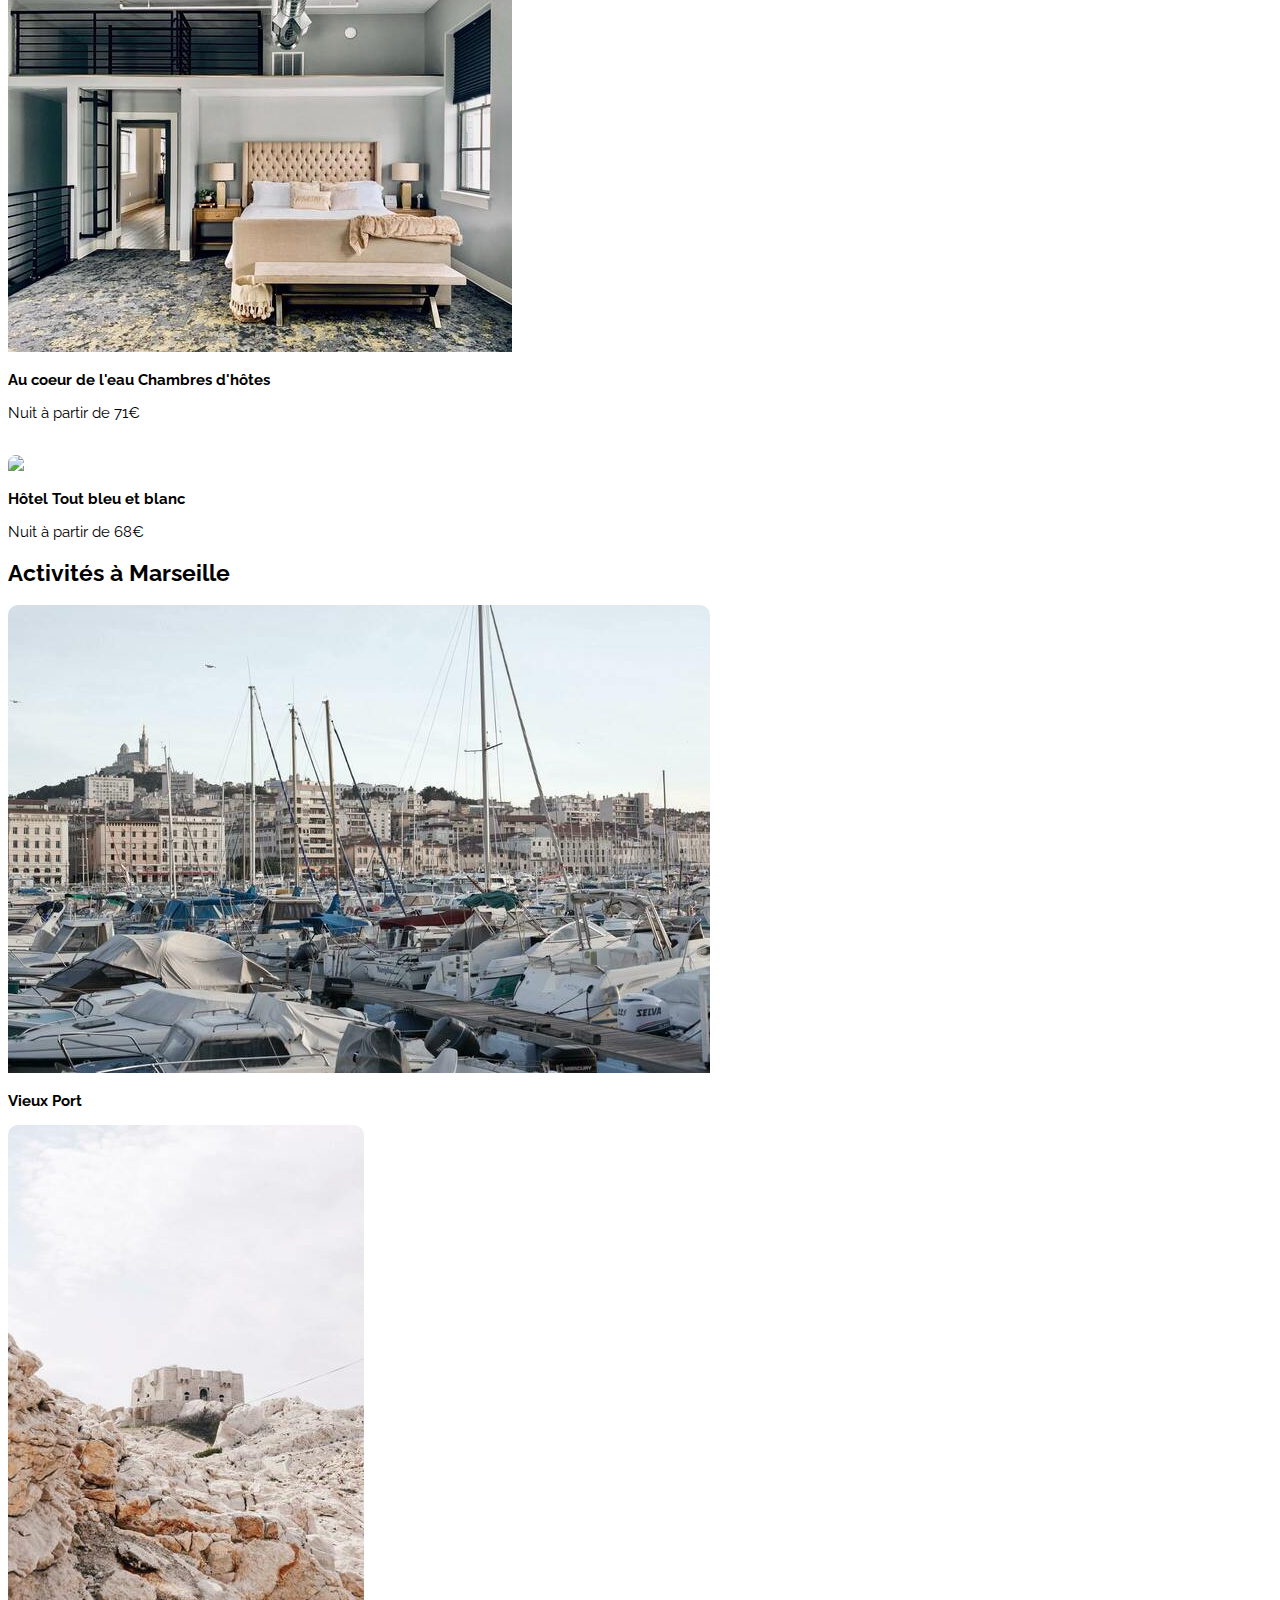
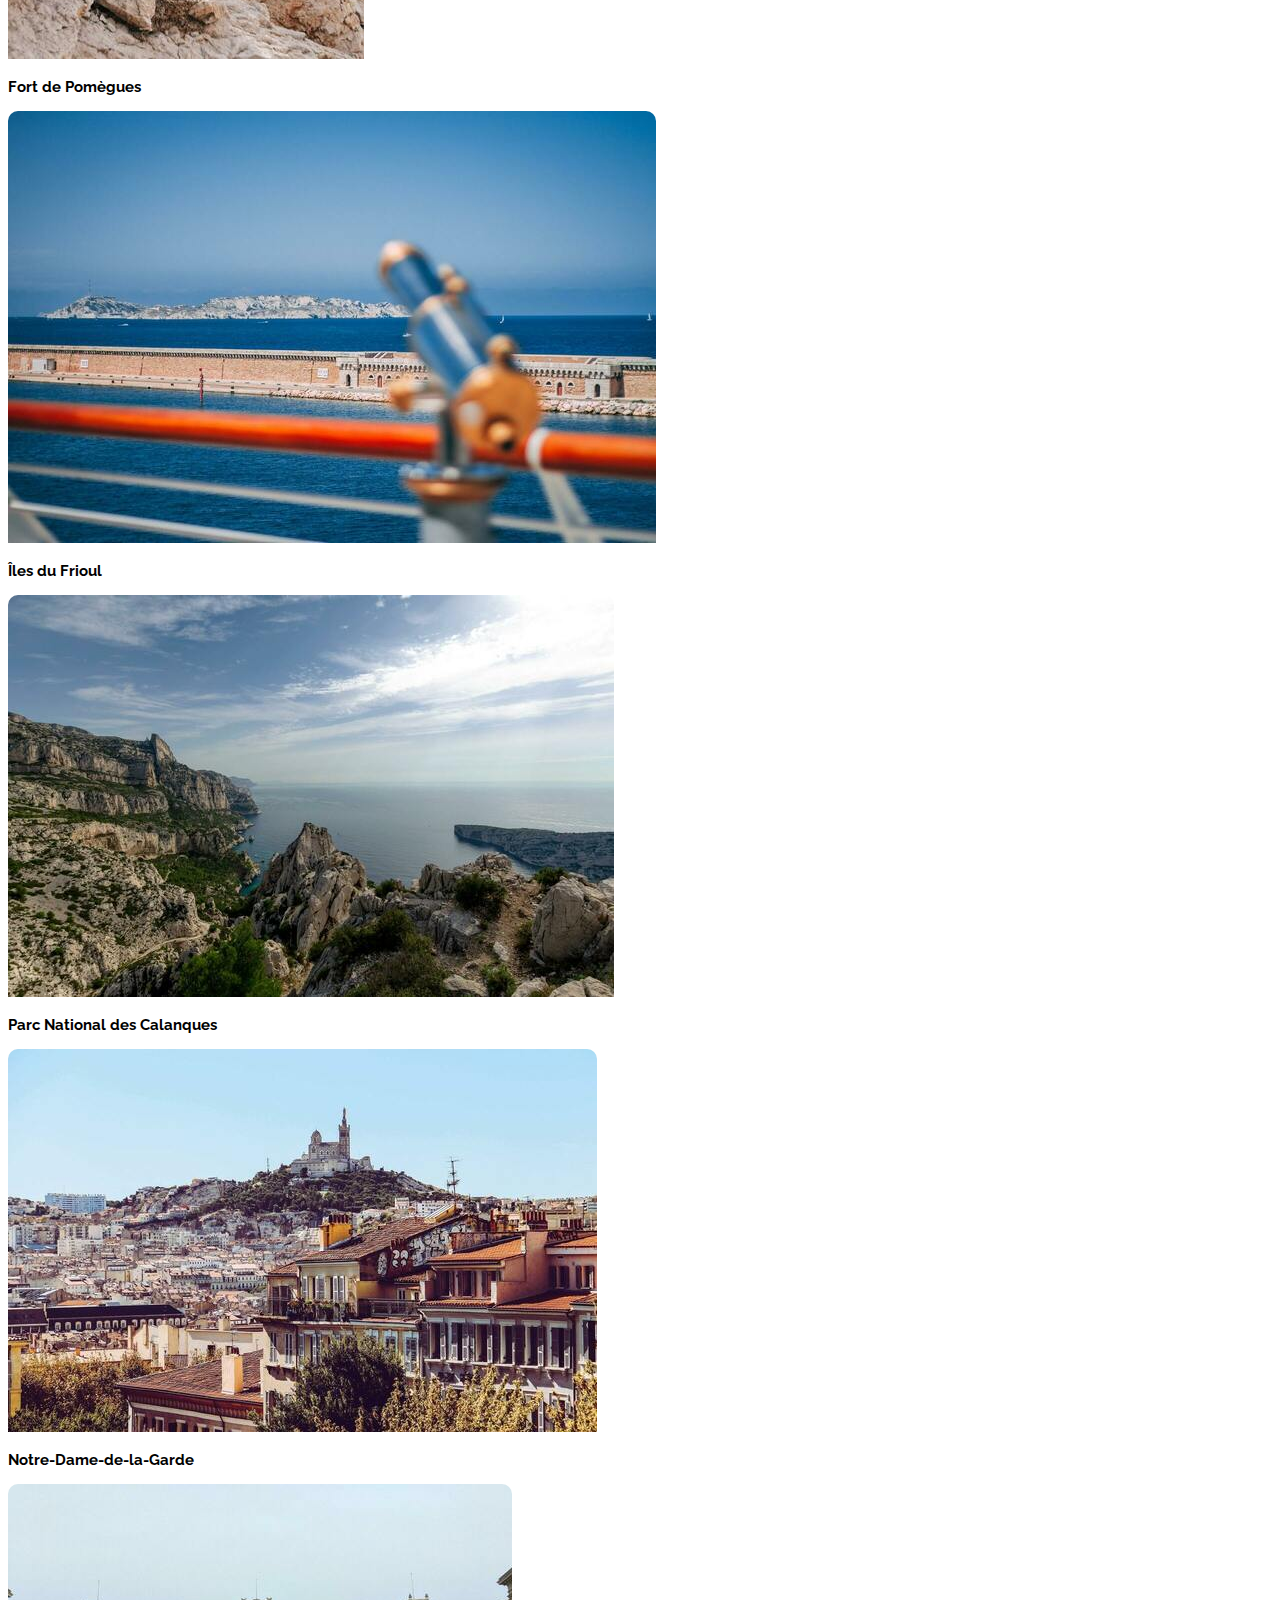
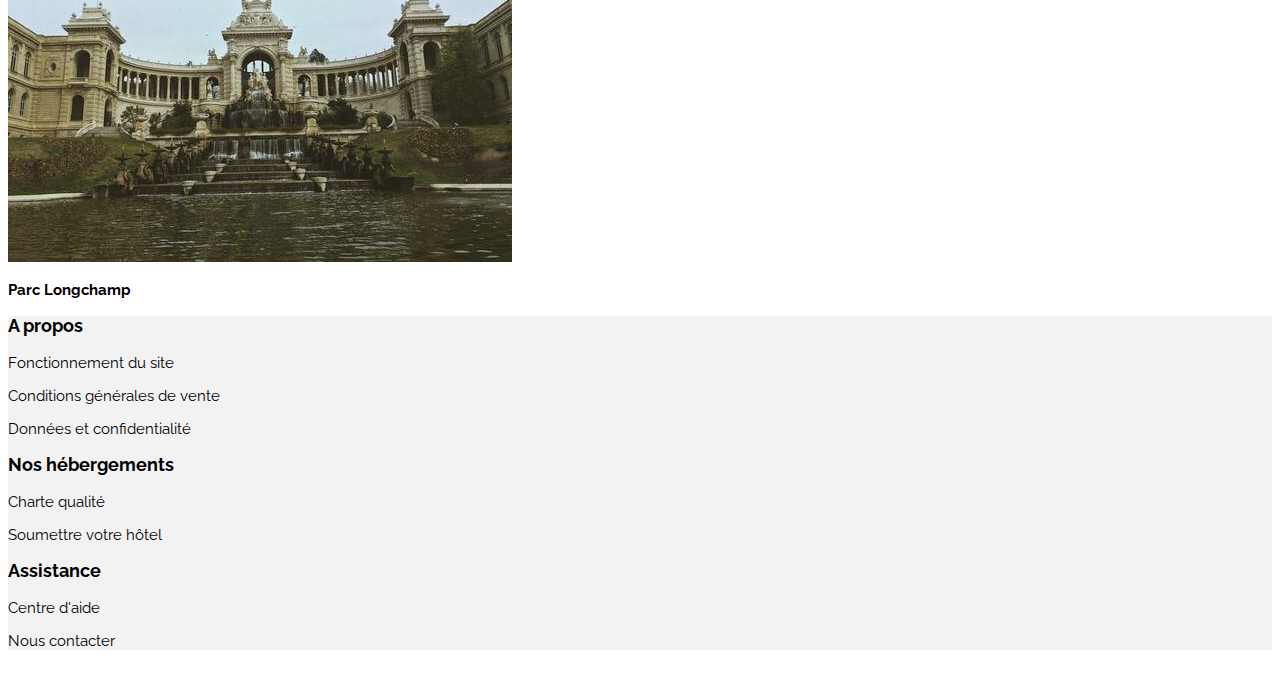
==== commit d308b4e1: "ameliorations mobile HTML et CSS" ====
--- a/reservia.html
+++ b/reservia.html
@@ -50,14 +50,19 @@
 		<nav class="menu2">
 
 		<h4>Filtres</h4>
+
 			<div class="filtres">
-					<div class="choix1"><a href="#"class="icons1"><i class="fas fa-money-bill-wave"></i></a><a href="#"><strong>Économique</strong></a></div>
-
-					<div class="choix2"><a href="#"class="icons2"><i class="fas fa-child"></i></a><a href="#"><strong>Familial</strong></a></div>
-
-					<div class="choix3"><a href="#"class="icons3"><i class="fas fa-heart"></i></a><a href="#"><strong>Romantique</strong></a></div>
-
-					<div class="choix4"><a href="#"class="icons4"><i class="fas fa-dog"></i></a><a href="#"><strong>Animaux autorisés</strong></a></div>
+					<div class="choix1"><a href="#"class="icons1"><i class="fas fa-money-bill-wave"></i></a>
+						<a href="#" class="txtf"><strong>Économique</strong></a></div>
+
+					<div class="choix2"><a href="#"class="icons2"><i class="fas fa-child"></i></a>
+						<a href="#" class="txtf"><strong>Familial</strong></a></div>
+
+					<div class="choix3"><a href="#"class="icons3"><i class="fas fa-heart"></i></a>
+						<a href="#" class="txtf"><strong>Romantique</strong></a></div>
+
+					<div class="choix4"><a href="#"class="icons4"><i class="fas fa-dog"></i></a>
+						<a href="#" class="txtf"><strong>Animaux autorisés</strong></a></div>
 			</div>
 		</nav>
 
@@ -74,102 +79,89 @@
 
 	<div class="cannebiere">
 		<a href="#">
-		<img src="images/hebergements/4_small/cannebiere.jpg">
-		<div class="txt">
-		<p class="noms logements"><strong>Auberge de la Cannebière</strong></p>
-		<p class="a partir de">Nuit à partir de 25€</p>
-		<i class="fas fa-star"></i>
-		<i class="fas fa-star"></i>
-		<i class="fas fa-star"></i>
-		<i class="fas fa-star"></i>
-		<i class="fas fa-star"></i>
+		<img class="imgh" src="images/hebergements/4_small/cannebiere.jpg">
+		<div class="txth">
+		<p class="nomsdeslogements"><strong>Auberge de la Cannebière</strong></p>
+		<p class="price"></p>Nuit à partir de 25€</p>
+		<i id="stars" class="fas fa-star"></i>
+		<i id="stars" class="fas fa-star"></i>
+		<i id="stars" class="fas fa-star"></i>
+		<i id="stars" class="fas fa-star"></i>
+		<i id="starsg" class="fas fa-star"></i>
 		</a></div>
 	</div>
 	
-
-	<br/>
-
 	<div class="port">
 		<a href="#">
-		<img src="images/hebergements/4_small/hotelport.jpg">
-		<div class="txt">
-		<p class="noms logements"><strong>Hôtel du port</strong></p>
-		<p class="a partir de">Nuit à partir de 52€</p>
-		<i class="fas fa-star"></i>
-		<i class="fas fa-star"></i>
-		<i class="fas fa-star"></i>
-		<i class="fas fa-star"></i>
-		<i class="fas fa-star"></i>
-		</a></div>
-	</div>
-	
-
-	<br/>
+		<img class="imgh" src="images/hebergements/4_small/hotelport.jpg">
+		<div class="txth">
+		<p class="nomsdeslogements"><strong>Hôtel du port</strong></p>
+		<p class="price">Nuit à partir de 52€</p>
+		<i id="stars" class="fas fa-star"></i>
+		<i id="stars" class="fas fa-star"></i>
+		<i id="stars" class="fas fa-star"></i>
+		<i id="stars" class="fas fa-star"></i>
+		<i id="stars" class="fas fa-star"></i>
+		</a></div>
+	</div>
 
     <div class="mouettes">
 	    <a href="#">
-		<img src="images/hebergements/4_small/lesmouettes.jpg">
-		<div class="txt">
-		<p class="noms logements"><strong>Hôtel Les mouettes</strong></p>
-		<p class="a partir de">Nuit à partir de 76€</p>
-		<i class="fas fa-star"></i>
-		<i class="fas fa-star"></i>
-		<i class="fas fa-star"></i>
-		<i class="fas fa-star"></i>
-		<i class="fas fa-star"></i>
+		<img class="imgh" src="images/hebergements/4_small/lesmouettes.jpg">
+		<div class="txth">
+		<p class="nomsdeslogements"><strong>Hôtel Les mouettes</strong></p>
+		<p class="price">Nuit à partir de 76€</p>
+		<i id="stars" class="fas fa-star"></i>
+		<i id="stars" class="fas fa-star"></i>
+		<i id="stars" class="fas fa-star"></i>
+		<i id="stars" class="fas fa-star"></i>
+		<i id="starsg" class="fas fa-star"></i>
 	    </a></div>
     </div>
 </div>
 
-	<br/>
-
 	<div class="ligne2">
 
 	<div class="mer">
 		<a href="#">
-		<img src="images/hebergements/4_small/hotelmer.jpg">
-		<div class="txt">
-		<p class="noms logements"><strong>Hôtel de la mer</strong></p>
-		<p class="a partir de">Nuit à partir de 46€</p>
-		<i class="fas fa-star"></i>
-		<i class="fas fa-star"></i>
-		<i class="fas fa-star"></i>
-		<i class="fas fa-star"></i>
-		<i class="fas fa-star"></i>
-		</a></div>
-	</div>
-
-
-	<br/>
+		<img class="imgh" src="images/hebergements/4_small/hotelmer.jpg">
+		<div class="txth">
+		<p class="nomsdeslogements"><strong>Hôtel de la mer</strong></p>
+		<p class="price">Nuit à partir de 46€</p>
+		<i id="stars" class="fas fa-star"></i>
+		<i id="stars" class="fas fa-star"></i>
+		<i id="stars" class="fas fa-star"></i>
+		<i id="starsg" class="fas fa-star"></i>
+		<i id="starsg" class="fas fa-star"></i>
+		</a></div>
+	</div>
 
 	<div class="panier">
 		<a href="#">
-		<img src="images/hebergements/4_small/lepanier.jpg">
-		<div class="txt">
-		<p class="noms logements"><strong>Auberge Le Panier</strong></p>
-		<p class="a partir de">Nuit à partir de 23€</p>
-		<i class="fas fa-star"></i>
-		<i class="fas fa-star"></i>
-		<i class="fas fa-star"></i>
-		<i class="fas fa-star"></i>
-		<i class="fas fa-star"></i>
+		<img class="imgh" src="images/hebergements/4_small/lepanier.jpg">
+		<div class="txth">
+		<p class="nomsdeslogements"><strong>Auberge Le Panier</strong></p>
+		<p class="price">Nuit à partir de 23€</p>
+		<i id="stars" class="fas fa-star"></i>
+		<i id="stars" class="fas fa-star"></i>
+		<i id="stars" class="fas fa-star"></i>
+		<i id="stars" class="fas fa-star"></i>
+		<i id="starsg" class="fas fa-star"></i>
 		</a></div>
 	</div>
 	
 
-	<br/>
-
 	<div class="amina">
 		<a href="#">
-		<img class="imgamina" src="images/hebergements/4_small/febrian.jpg">
-		<div class="txt">
-		<p class="noms logements"><strong>Hôtel chez Amina</strong></p>
-		<p class="a partir de">Nuit à partir de 96€</p>
-		<i class="fas fa-star"></i>
-		<i class="fas fa-star"></i>
-		<i class="fas fa-star"></i>
-		<i class="fas fa-star"></i>
-		<i class="fas fa-star"></i>
+		<img class="imgh" src="images/hebergements/4_small/febrian.jpg">
+		<div class="txth">
+		<p class="nomsdeslogements"><strong>Hôtel chez Amina</strong></p>
+		<p class="price">Nuit à partir de 96€</p>
+		<i id="stars" class="fas fa-star"></i>
+		<i id="stars" class="fas fa-star"></i>
+		<i id="stars" class="fas fa-star"></i>
+		<i id="stars" class="fas fa-star"></i>
+		<i id="stars" class="fas fa-star"></i>
 		</a></div>
 	</div>
 
@@ -186,46 +178,52 @@
 	<h2>Les plus populaires <i class="fas fa-chart-line"></i></h2>
 
 	<div class="matin">
-<a href="#">
-		<img src="images/hebergements/4_small/soleilmatin.jpg">
-		<p class="noms logements"><strong>Hôtel Le soleil du matin</strong></p>
-		<p class="a partir de">Nuit à partir de 128€</p>
-		<i class="fas fa-star"></i>
-		<i class="fas fa-star"></i>
-		<i class="fas fa-star"></i>
-		<i class="fas fa-star"></i>
-		<i class="fas fa-star"></i>
-</a>
-	</div>
-
+        <a href="#">
+		<img class="imgp" src="images/hebergements/4_small/soleilmatin.jpg">
+		<div class="txt2">
+		<div class="nomslogements"><p><strong>Hôtel Le soleil du matin</strong></p>
+		<p>Nuit à partir de 128€</p></div>
+		<div class= "lesetoiles">
+		<i id="stars" class="fas fa-star"></i>
+		<i id="stars" class="fas fa-star"></i>
+		<i id="stars" class="fas fa-star"></i>
+		<i id="stars" class="fas fa-star"></i>
+		<i id="stars" class="fas fa-star"></i>
+</a></div></div>
+	</div>
+ 
 <br/>
 
 	<div class="coeureau">
 		<a href="#">
-		<img src="images/hebergements/4_small/chambreshotes.jpg">
-		<p class="noms logements"><strong>Au coeur de l'eau Chambres d'hôtes</strong></p>
-		<p class="a partir de">Nuit à partir de 71€</p>
-		<i class="fas fa-star"></i>
-		<i class="fas fa-star"></i>
-		<i class="fas fa-star"></i>
-		<i class="fas fa-star"></i>
-		<i class="fas fa-star"></i>
-	    </a>
+		<img class="imgp" src="images/hebergements/4_small/chambreshotes.jpg">
+		<div class="txt2">
+		<div class="nomslogements"><p><strong>Au coeur de l'eau Chambres d'hôtes</strong></p>
+		<p>Nuit à partir de 71€</p></div>
+		<div class= "lesetoiles">
+		<i id="stars" class="fas fa-star"></i>
+		<i id="stars" class="fas fa-star"></i>
+		<i id="stars" class="fas fa-star"></i>
+		<i id="stars" class="fas fa-star"></i>
+		<i id="starsg" class="fas fa-star"></i>
+	    </a></div></div>
 	</div>
 
 <br/>
 
 	<div class="bleublanc">
         <a href="#">
-		<img src="images/hebergements/4_small/chambre.jpg">
-		<p class="noms logements"><strong>Hôtel Tout bleu et blanc</strong></p>
-		<p class="a partir de">Nuit à partir de 68€</p>
-		<i class="fas fa-star"></i>
-		<i class="fas fa-star"></i>
-		<i class="fas fa-star"></i>
-		<i class="fas fa-star"></i>
-		<i class="fas fa-star"></i>
-	    </a>
+		<img class="imgp" src="images/hebergements/4_small/chambre.jpg">
+		<div class="txt2">
+		<div class="nomslogements"><p><strong>Hôtel Tout bleu et blanc</strong></p>
+		<p>Nuit à partir de 68€</p></div>
+		<div class= "lesetoiles">
+		<i id="stars" class="fas fa-star"></i>
+		<i id="stars" class="fas fa-star"></i>
+		<i id="stars" class="fas fa-star"></i>
+		<i id="stars" class="fas fa-star"></i>
+		<i id="starsg" class="fas fa-star"></i>
+	    </a></div></div>
 	</div>
 
 </aside>
@@ -237,7 +235,7 @@
 
 			<div class="vieuxport"> 
 				<a href="#">
-				<img src="images/activites/4_small/vieuxport.jpg">
+				<img class="imga" src="images/activites/4_small/vieuxport.jpg">
 				<p><strong>Vieux Port</strong></p>
 			    </a>
 			</div>
@@ -245,14 +243,14 @@
         <div class="colone2">
 		    <div class="pomegues">
 				<a href="#">
-				<img src="images/activites/4_small/fortdp.jpg">
+				<img class="imga" src="images/activites/4_small/fortdp.jpg">
 				<p><strong>Fort de Pomègues</strong></p>
 			    </a>
 		    </div>
 				
 			<div class="frioul">
 			    <a href="#">
-				<img src="images/activites/4_small/frioul.jpg">
+				<img class="imga" src="images/activites/4_small/frioul.jpg">
 				<p><strong>Îles du Frioul</strong></p>
 			    </a>
 			</div>
@@ -260,21 +258,21 @@
 
 			<div class="calanques"> 
 				<a href="#">
-				<img src="images/activites/4_small/calanques.jpg">
+				<img class="imga" src="images/activites/4_small/calanques.jpg">
 				<p><strong>Parc National des Calanques</strong></p>
 			    </a>
 			</div>
         <div class="colone4">
 			<div class="nddlg">
 				<a href="#">
-				<img src="images/activites/4_small/nddlg.jpg">
+				<img class="imga" src="images/activites/4_small/nddlg.jpg">
 				<p><strong>Notre-Dame-de-la-Garde</strong></p>
 				</a>
 			</div>
 			
 			<div class="longchamp">
 				<a href="#">
-				<img src="images/activites/4_small/longchamp.jpg">
+				<img class="imga" src="images/activites/4_small/longchamp.jpg">
 				<p><strong>Parc Longchamp</strong></p>
 			    </a>
 			</div>
@@ -286,26 +284,29 @@
 			<footer>
 			
 			<div class="footer1">
+
 				<h3>A propos</h3>
-				<ul>
-				<li><a href="#">Fonctionnement du site</a></li>
-				<li><a href="#">Conditions générales de vente</a></li>
-				<li><a href="#">Données et confidentialité</a></li>
-			</ul></div>
-
+				<p><a href="#">Fonctionnement du site</a></p>
+				<p><a href="#">Conditions générales de vente</a></p>
+				<p><a href="#">Données et confidentialité</a></p>
+			</div>
+
+		
+				 
 			<div class="footer2">
-            <h3>Nos hébergements</h3>
-				<ul> 
-					<li><a href="#">Charte qualité</a></li>
-					<li><a href="#">Soumettre votre hôtel</a></li>
-				</ul></div>
-
-				<div class="footer3">
-            <h3>Assistance</h3>
-            <ul>
-            <li><a href="#">Centre d'aide</a></li>
-		    <li><a href="#">Nous contacter</a></li>
-		</ul></div>
+
+				<h3>Nos hébergements</h3>
+				<p><a href="#">Charte qualité</a></p>
+				<p><a href="#">Soumettre votre hôtel</a></p>
+			</div> 
+
+			<div class="footer3">
+
+                 <h3>Assistance</h3>
+                 <p><a href="#">Centre d'aide</a></p>
+		         <p><a href="#">Nous contacter</a></p>
+		    </div>
+
 
 	</footer>
 
--- a/style.css
+++ b/style.css
@@ -33,6 +33,20 @@
 
 }
 
+/*--- STARS ---*/
+
+#stars
+{
+	color: #0065FC;
+}
+
+#starsg
+{
+	color:#F3F3F3;
+}
+
+/*-----HEBERGEMENTS-----*/
+
 .hebergements2
 {
 	padding: 20px;
@@ -41,17 +55,13 @@
 }
 .cannebiere, .port, .mouettes, .mer, .panier, .amina 
 {
-	
 	max-width: 20%;
 	background-color: white;
 	border: 3px solid white;
 	border-radius: 10px;
 	padding-bottom: 6px;
 	margin-bottom: 5px;
-
-	
-}
-
+}
 .cannebiere
 {
 	margin-right: 20px;
@@ -81,16 +91,9 @@
 {
 	max-width: 100%;
 	border-radius: 10px 10px 0px 0px;
-	
-}
-
-.imgamina
-{
-	max-height: 10%;
 }
 
 .txt
-
 {
 	padding-left: 10px;
 	max-width: 80%;
@@ -102,7 +105,7 @@
 	flex-wrap: wrap;
 }
 
-/* Mobile */
+/*--- Mobile ---*/
 
 @media screen and (max-width: 1024px)
 {
@@ -114,19 +117,9 @@
    margin-bottom: 20px; 
 }
 
-section
-{
-	background-color: white;
-	margin-right: 30px;
-	margin-left: 30px;
-
-}
-
 aside
 {
-	background-color: #F2F2F2;
-	margin-right: 30px;
-	margin-left: 30px;
+	background-color: #F2F2F2;	
 }
 
 /* HEADER mobile */
@@ -159,7 +152,7 @@
 	justify-content: space-around;
 	display: flex;
 	flex-wrap: nowrap;
-
+	padding-bottom: 25px;
 }
 
 .hebergements, .activites a:hover
@@ -167,7 +160,6 @@
 text-decoration: #0065FC;
 border-bottom: #0065FC;
 }
-
 
 .principal
 {
@@ -187,17 +179,18 @@
 
 .recherche
 {
-    
 	border-radius: 40px;
 	border: 40px #F2F2F2;
+	display: inline-flex;
 	text-align: center;
-	display: flex;
+	margin: 30px;
+	margin-right: 20px;	
 }
 
 .search
 {
 	font-size: 50px;
-	
+	padding-left: 30px;
 }
 
 button
@@ -221,20 +214,17 @@
 	border: 40px solid #0065FC;
 	font-size: 40px;
 	background-color: #0065FC;
-	color: white;
-   
+	color: white;  
 }
 
 .menu2
 {
 	margin-right: 30px;
-	margin-left: 30px;
-	
+	margin-left: 30px;	
 }
  
 .flitres
-{
-	
+{	
 	justify-content: space-around;
 }
 
@@ -257,7 +247,6 @@
 	padding-bottom: 40px;
 	background-color: #DEEBFF; 
 	color:#0065FC ;
-
 }
 
 .icons3
@@ -271,32 +260,28 @@
 	color:#0065FC ;
 }
 
-/* CECI NE FONCTIONNE PAS*/
+/* CECI NE FONCTIONNE PAS CORRECTEMENT*/
 
 .choix1 , .choix2 , .choix3 , .choix4
 {
- 
  border-radius: 100px;
- border: 2px solid grey;
- padding-top: 50px;
- padding-bottom: 50px;
+ border: 7px solid #F2F2F2;
+ border-left-style: none;
+ padding-top: 34px;
+ padding-bottom: 34px;
  padding-left: 0px;
  padding-right: 20px;
+ max-width: 60%;
  margin: 30px;
- margin: 30px;
- max-width: 60%;
-
- 
-}
-
-.choix2
-{
-	float: right;
+}
+
+.txtf
+{
+	padding-left: 30px;
 }
 
 #info
 {
-
 	margin-right: 30px;
 	margin-left: 30px;
 	border-radius: 50px;
@@ -310,96 +295,162 @@
 	float: left;
 }
 
+/*-----HEBERGEMENTS-----*/
 
 .hebergements2
 {
-	padding: 20px;
 	max-width: 100%;
 	background-color: white;
 }
+
+.imgh
+{   
+	object-fit: cover;
+	width: 100%;
+	max-height: 60%;
+	border-radius: 40px 40px 0px 0px;
+	background-position: cover;
+}
 .cannebiere, .port, .mouettes, .mer, .panier, .amina 
 {
-	
-	max-width: 1024px;
+	min-width: 900px;
+	max-height: 550px;
 	background-color: white;
-	border: 20px solid white;
-	box-shadow: 5px 5px 5px 5px whitesmoke;
-	border-radius: 30px;
-	padding-bottom: 2px;
-	margin-bottom: 30px;	
-}
-
-img
-{
-	max-width: 1024px;
-	border-radius: 30px 30px 0px 0px;
-	
-}
-
-.txt
-
-{
-	padding-left: 10px;
-	max-width: 100%;
+	border: 10px solid white;
+	border-radius: 40px;
+	padding-bottom: 5px;
+	margin-bottom: 30px;
+	box-shadow: 20px 20px 20px #F2F2F2;
 }
 
 .ligne1, .ligne2
 {
 	display: flex;
 	flex-wrap: column;
-}
-
-
-}
-
-
-
-
-
-
-
-
-
-
-
-
-
-
-
-
-
-
-
-
-
-
-
-
-
-
-
-
-
-
-
-
-
-
-
-
-
-
-
-
-
-
-
-
-
-
-
-
-
-
-
-
+	justify-content:  center;
+}
+
+.txth
+{
+	background-color: white;
+	padding-left: 10px;
+	display: flex;
+	justify-content: bottom;
+	position: absolute;
+	min-width: 900px;
+	max-height: 20px;
+	line-height: 20px;	
+}
+
+/*-----POPULAIRE-----*/
+
+aside
+{
+	display: flex;
+	flex-direction: column;
+	
+}
+
+.matin, .coeureau, .bleublanc
+{
+	min-width: 900px;
+	max-height: 400px;
+	background-color: #F2F2F2 ;
+	border: 10px solid white;
+	border-radius: 30px;
+	margin: 20px;	
+}
+
+.imgp
+{
+	border-radius: 30px 0px 0px 30px;
+	max-width: 400px;
+	max-height: 400px;
+	background-size: cover;	
+}
+
+.txt2
+{
+	background-color: white;
+	float: right;
+	max-width: 500px;
+	min-height: 400px;
+	
+}
+
+.nomslogements
+{
+  padding-bottom: 70px;
+}
+
+/*-----ACTIVITÉS-----*/
+
+.vieuxport, .pomegues, .frioul, .calanques, .nddlg, .longchamp
+{
+	border-radius: 40px 40px 0px 0px;
+}
+
+/*-----FOOTER-----*/
+
+footer
+{
+	width: 100%;
+}
+.footer1, .footer2, .footer3
+{
+	margin-left: 10%;
+}
+
+}
+
+
+
+
+
+
+
+
+
+
+
+
+
+
+
+
+
+
+
+
+
+
+
+
+
+
+
+
+
+
+
+
+
+
+
+
+
+
+
+
+
+
+
+
+
+
+
+
+
+
+
+
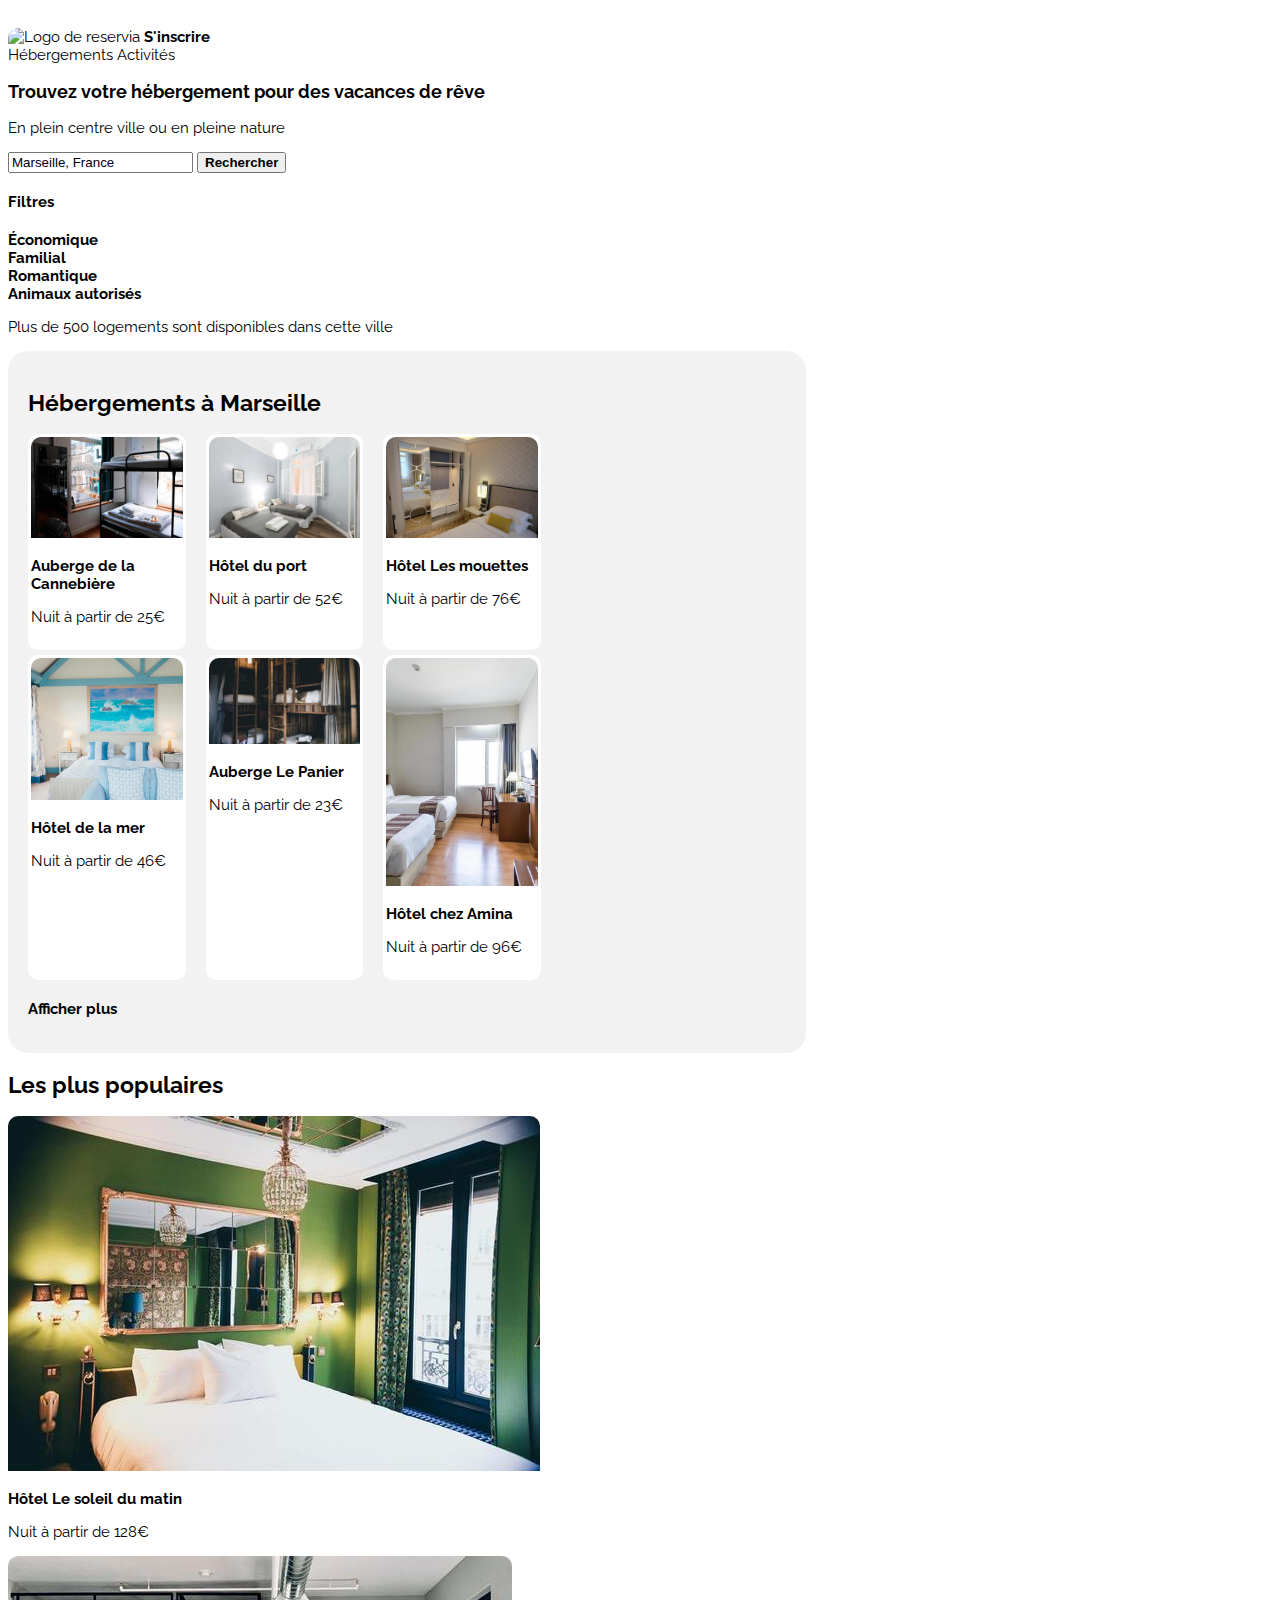
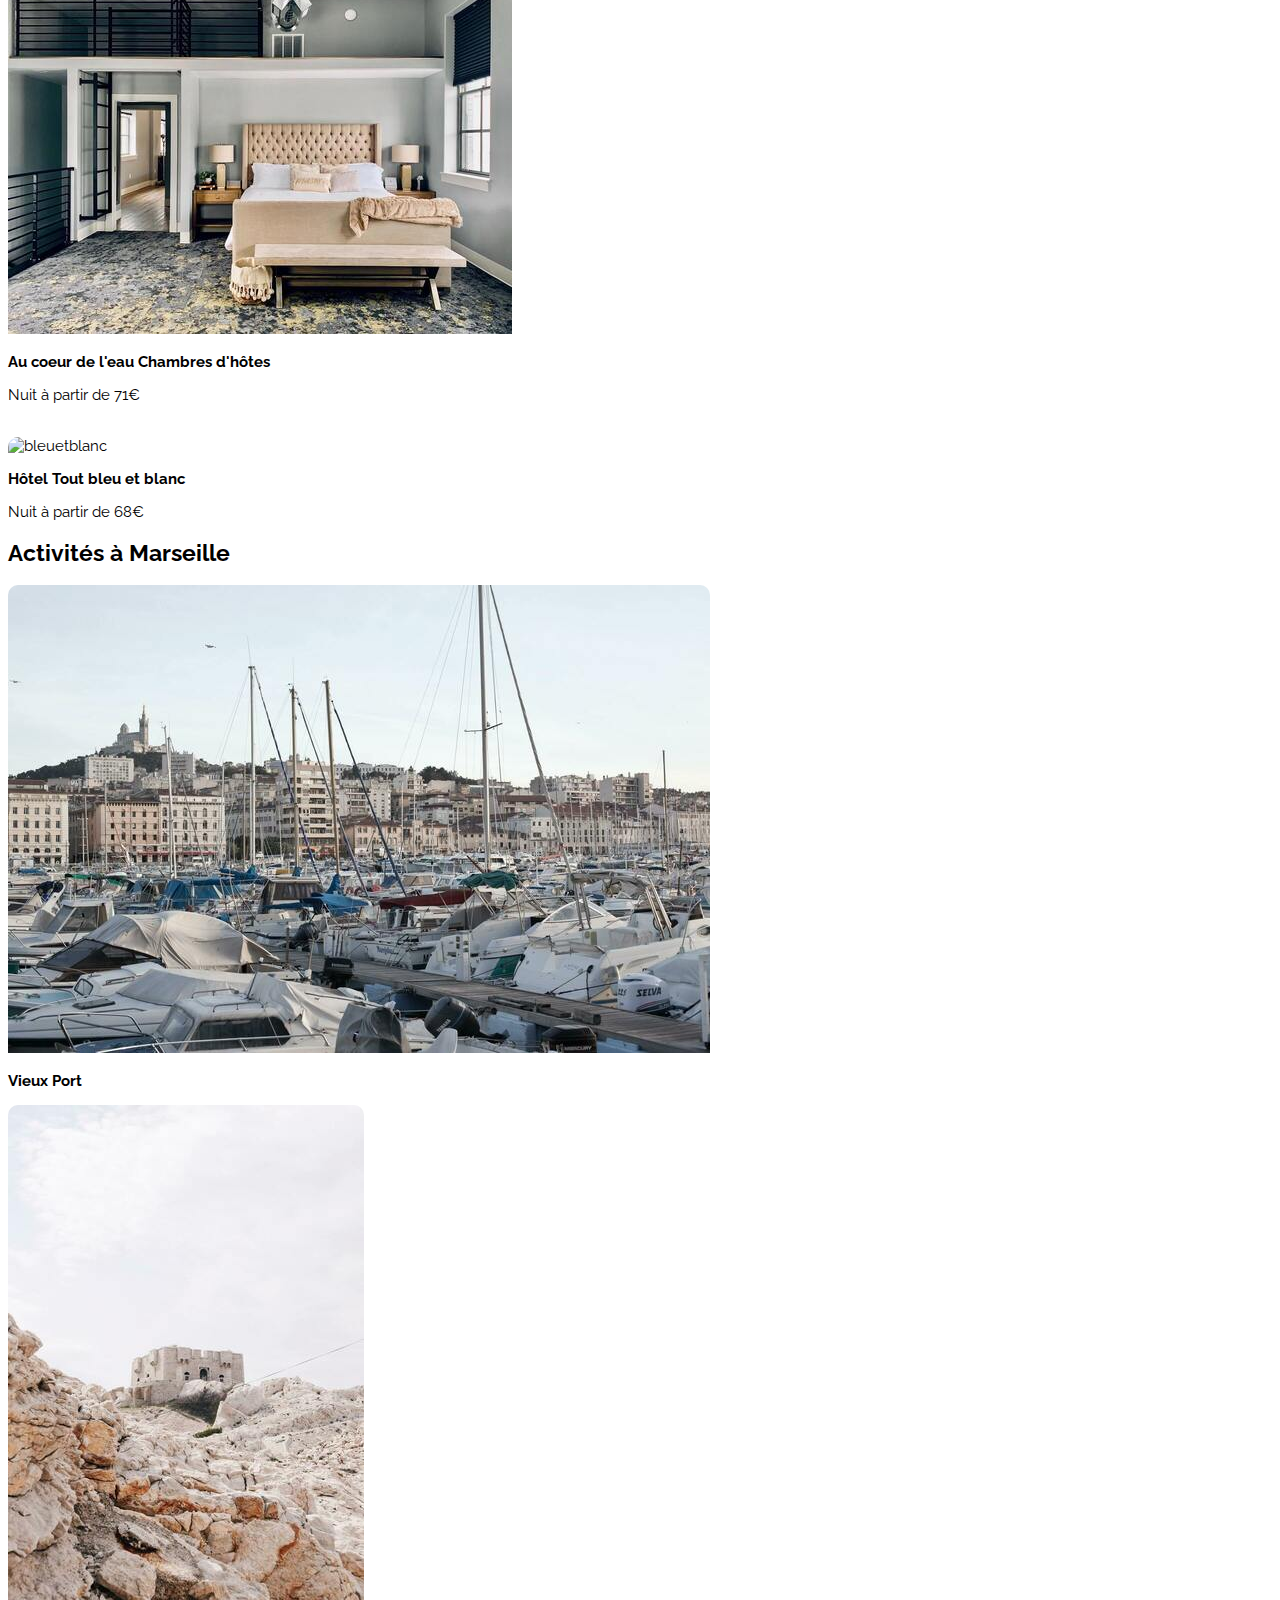
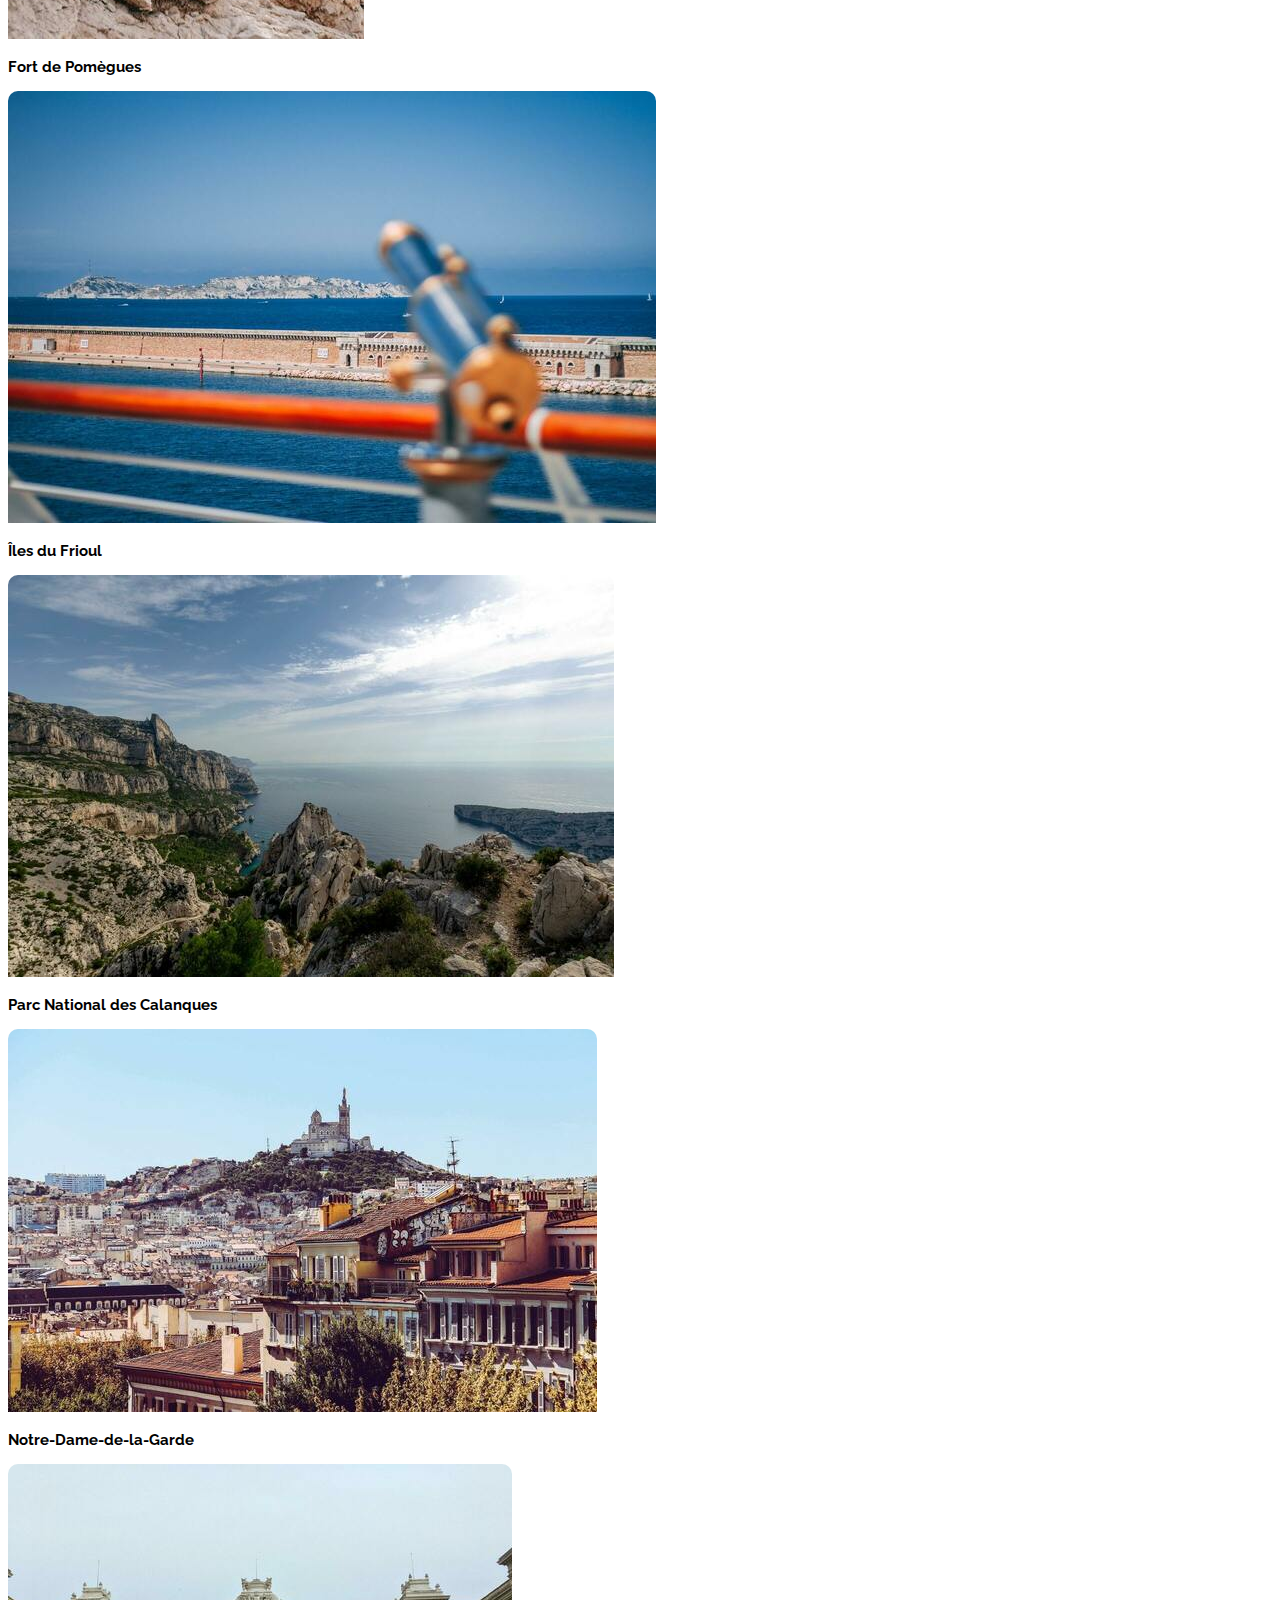
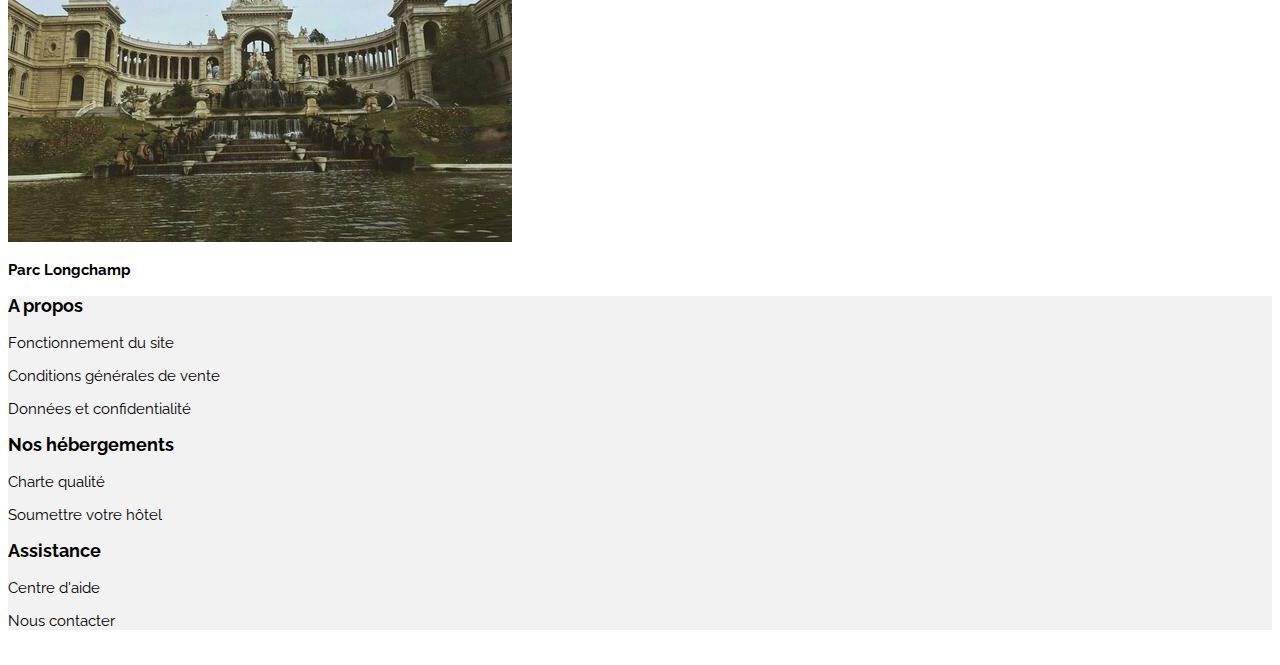
==== commit 63015137: "réorganisation div, affichage filtres terminé. 95% Done (mobile)" ====
--- a/reservia.html
+++ b/reservia.html
@@ -20,154 +20,176 @@
 
 <header class="header">
 			
-				<img class="logo" src="images/logo/reservia.svg" alt="Logo de reservia"/>
-
-               
-                <a class="inscription" href="#"><strong>S'inscrire</strong></a>
-
-                <nav class="menu">
-				<a href="#" class="hebergements">Hébergements</a>
-				<a href="#" class="activites">Activités</a>
-				</nav>
+	<img class="logo" src="images/logo/reservia.svg" alt="Logo de reservia"/>
+
+        <a class="inscription" href="#"><strong>S'inscrire</strong></a>
+
+            <nav class="menu">
+				<a href="#ancreh" class="hebergements">Hébergements</a>
+				<a href="#ancrea" class="activites">Activités</a>
+			</nav>
 			
 </header>
 
 <header class="principal">
 
-			
-		<h3>Trouvez votre hébergement pour des vacances de rêve</h3>
-			<p class="nature">En plein centre ville ou en pleine nature</p>
-
-				 <form class="recherche">
-					<a href="#" class="place"><i class="fas fa-map-marker-alt"></i></a>
-					<input class="search" type="search" name=" Recherche" value="Marseille, France"/>
+	<h3 class="found">Trouvez votre hébergement pour des vacances de rêve</h3>
+			
+	    <p class="nature">En plein centre ville ou en pleine nature</p>
+
+			 <form class="recherche">
+					<a href="#"><i class="fas fa-map-marker-alt place"></i></a>
+					<input class="search" type="search" name="Recherche" value="Marseille, France"/>
 					<button><strong>Rechercher</strong></button>
-					<a href="#" class="loupe"><i class="fas fa-search"></i></a>
-				</form>
+					<a href="#"><i class="fas fa-search loupe"></i></a>
+			</form>
 </header>
 
 
-		<nav class="menu2">
-
-		<h4>Filtres</h4>
+	<nav class="menu2">
+
+		<h4 class="titrefiltres">Filtres</h4>
 
 			<div class="filtres">
-					<div class="choix1"><a href="#"class="icons1"><i class="fas fa-money-bill-wave"></i></a>
-						<a href="#" class="txtf"><strong>Économique</strong></a></div>
-
-					<div class="choix2"><a href="#"class="icons2"><i class="fas fa-child"></i></a>
-						<a href="#" class="txtf"><strong>Familial</strong></a></div>
-
-					<div class="choix3"><a href="#"class="icons3"><i class="fas fa-heart"></i></a>
-						<a href="#" class="txtf"><strong>Romantique</strong></a></div>
-
-					<div class="choix4"><a href="#"class="icons4"><i class="fas fa-dog"></i></a>
-						<a href="#" class="txtf"><strong>Animaux autorisés</strong></a></div>
+
+				<div class="choix1"><a href="#" class="icons1"><i class="fas fa-money-bill-wave"></i></a>
+					<a href="#" class="txtf"><strong>Économique</strong></a>
+				</div>
+
+				<div class="choix2"><a href="#" class="icons2"><i class="fas fa-child"></i></a>
+					<a href="#" class="txtf"><strong>Familial</strong></a>
+				</div>
+
+				<div class="choix3"><a href="#" class="icons3"><i class="fas fa-heart"></i></a>
+					<a href="#" class="txtf"><strong>Romantique</strong></a>
+				</div>
+
+				<div class="choix4"><a href="#" class="icons4"><i class="fas fa-dog"></i></a>
+					<a href="#" class="txtf"><strong>Animaux autorisés</strong></a>
+				</div>
 			</div>
-		</nav>
+	</nav>
 
               
-		<i id="info" class="fas fa-info"></i><p>Plus de 500 logements sont disponibles dans cette ville</p>
+		<i id="info" class="fas fa-info"></i><p class="dispo">Plus de 500 logements sont disponibles dans cette ville</p>
 
 <!-- SECTION HEBERGEMENTS -->
 
-<section class="hebergements2">
-
-	<h2>Hébergements à Marseille</h2>
-
-	<div class="ligne1">
+<section class="hebergements2" id="ancreh">
+
+	<h2 class="hebb">Hébergements à Marseille</h2>
+
+<div class="ligne1">
 
 	<div class="cannebiere">
 		<a href="#">
-		<img class="imgh" src="images/hebergements/4_small/cannebiere.jpg">
-		<div class="txth">
-		<p class="nomsdeslogements"><strong>Auberge de la Cannebière</strong></p>
-		<p class="price"></p>Nuit à partir de 25€</p>
-		<i id="stars" class="fas fa-star"></i>
-		<i id="stars" class="fas fa-star"></i>
-		<i id="stars" class="fas fa-star"></i>
-		<i id="stars" class="fas fa-star"></i>
-		<i id="starsg" class="fas fa-star"></i>
-		</a></div>
+		<img class="imgh" src="images/hebergements/4_small/cannebiere.jpg" alt="cannebiere">
+		    <div class="txth">
+		    <p class="nomsdeslogements"><strong>Auberge de la Cannebière</strong></p>
+		    <p class="price"><p>Nuit à partir de 25€</p>
+		        <div class="lesetoilesh">
+		             <i class="fas fa-star stars"></i>
+		             <i class="fas fa-star stars"></i>
+		             <i class="fas fa-star stars"></i>
+		             <i class="fas fa-star stars"></i>
+		             <i class="fas fa-star starsg"></i>
+		        </div>
+		    </div>
+	    </a>
 	</div>
 	
 	<div class="port">
 		<a href="#">
-		<img class="imgh" src="images/hebergements/4_small/hotelport.jpg">
-		<div class="txth">
-		<p class="nomsdeslogements"><strong>Hôtel du port</strong></p>
-		<p class="price">Nuit à partir de 52€</p>
-		<i id="stars" class="fas fa-star"></i>
-		<i id="stars" class="fas fa-star"></i>
-		<i id="stars" class="fas fa-star"></i>
-		<i id="stars" class="fas fa-star"></i>
-		<i id="stars" class="fas fa-star"></i>
-		</a></div>
+		<img class="imgh" src="images/hebergements/4_small/hotelport.jpg" alt="hotelport">
+		    <div class="txth">
+		    <p class="nomsdeslogements"><strong>Hôtel du port</strong></p>
+		    <p class="price">Nuit à partir de 52€</p>
+		        <div class="lesetoilesh">
+		             <i class="fas fa-star stars"></i>
+		             <i class="fas fa-star stars"></i>
+		             <i class="fas fa-star stars"></i>
+		             <i class="fas fa-star stars"></i>
+					 <i class="fas fa-star stars"></i>
+				</div>
+		    </div>
+	    </a>
 	</div>
 
     <div class="mouettes">
 	    <a href="#">
-		<img class="imgh" src="images/hebergements/4_small/lesmouettes.jpg">
-		<div class="txth">
-		<p class="nomsdeslogements"><strong>Hôtel Les mouettes</strong></p>
-		<p class="price">Nuit à partir de 76€</p>
-		<i id="stars" class="fas fa-star"></i>
-		<i id="stars" class="fas fa-star"></i>
-		<i id="stars" class="fas fa-star"></i>
-		<i id="stars" class="fas fa-star"></i>
-		<i id="starsg" class="fas fa-star"></i>
-	    </a></div>
-    </div>
+		<img class="imgh" src="images/hebergements/4_small/lesmouettes.jpg" alt="lesmouettes">
+		    <div class="txth">
+		    <p class="nomsdeslogements"><strong>Hôtel Les mouettes</strong></p>
+		    <p class="price">Nuit à partir de 76€</p>
+		        <div class="lesetoilesh">
+		             <i class="fas fa-star stars"></i>
+		             <i class="fas fa-star stars"></i>
+		             <i class="fas fa-star stars"></i>
+		             <i class="fas fa-star stars"></i>
+					 <i class="fas fa-star starsg"></i>
+				</div>
+	        </div>
+	    </a>
+	</div>
+	
 </div>
 
-	<div class="ligne2">
+<div class="ligne2">
 
 	<div class="mer">
 		<a href="#">
-		<img class="imgh" src="images/hebergements/4_small/hotelmer.jpg">
-		<div class="txth">
-		<p class="nomsdeslogements"><strong>Hôtel de la mer</strong></p>
-		<p class="price">Nuit à partir de 46€</p>
-		<i id="stars" class="fas fa-star"></i>
-		<i id="stars" class="fas fa-star"></i>
-		<i id="stars" class="fas fa-star"></i>
-		<i id="starsg" class="fas fa-star"></i>
-		<i id="starsg" class="fas fa-star"></i>
-		</a></div>
+		<img class="imgh" src="images/hebergements/4_small/hotelmer.jpg" alt="hotelmer">
+		    <div class="txth">
+		    <p class="nomsdeslogements"><strong>Hôtel de la mer</strong></p>
+		    <p class="price">Nuit à partir de 46€</p>
+                 <div class="lesetoilesh">
+		             <i class="fas fa-star stars"></i>
+		             <i class="fas fa-star stars"></i>
+		             <i class="fas fa-star stars"></i>
+		             <i class="fas fa-star starsg"></i>
+		             <i class="fas fa-star starsg"></i>
+				</div>
+		    </div>
+	    </a>
 	</div>
 
 	<div class="panier">
 		<a href="#">
-		<img class="imgh" src="images/hebergements/4_small/lepanier.jpg">
-		<div class="txth">
-		<p class="nomsdeslogements"><strong>Auberge Le Panier</strong></p>
-		<p class="price">Nuit à partir de 23€</p>
-		<i id="stars" class="fas fa-star"></i>
-		<i id="stars" class="fas fa-star"></i>
-		<i id="stars" class="fas fa-star"></i>
-		<i id="stars" class="fas fa-star"></i>
-		<i id="starsg" class="fas fa-star"></i>
-		</a></div>
+		<img class="imgh" src="images/hebergements/4_small/lepanier.jpg" alt="lepanier">
+		    <div class="txth">
+		    <p class="nomsdeslogements"><strong>Auberge Le Panier</strong></p>
+		    <p class="price">Nuit à partir de 23€</p>
+		        <div class="lesetoilesh">
+		             <i class="fas fa-star stars"></i>
+		             <i class="fas fa-star stars"></i>
+		             <i class="fas fa-star stars"></i>
+		             <i class="fas fa-star stars"></i>
+					 <i class="fas fa-star starsg"></i>
+				</div>
+		    </div>
+	    </a>
 	</div>
 	
-
 	<div class="amina">
 		<a href="#">
-		<img class="imgh" src="images/hebergements/4_small/febrian.jpg">
-		<div class="txth">
-		<p class="nomsdeslogements"><strong>Hôtel chez Amina</strong></p>
-		<p class="price">Nuit à partir de 96€</p>
-		<i id="stars" class="fas fa-star"></i>
-		<i id="stars" class="fas fa-star"></i>
-		<i id="stars" class="fas fa-star"></i>
-		<i id="stars" class="fas fa-star"></i>
-		<i id="stars" class="fas fa-star"></i>
-		</a></div>
-	</div>
-
-	</div>
-
- <p><strong><a href="#">Afficher plus</a></strong></p>
+		<img class="imgh" src="images/hebergements/4_small/febrian.jpg" alt="amina">
+		    <div class="txth">
+		    <p class="nomsdeslogements"><strong>Hôtel chez Amina</strong></p>
+		    <p class="price">Nuit à partir de 96€</p>
+		        <div class="lesetoilesh">
+		             <i class="fas fa-star stars"></i>
+		             <i class="fas fa-star stars"></i>
+		             <i class="fas fa-star stars"></i>
+		             <i class="fas fa-star stars"></i>
+					 <i class="fas fa-star stars"></i>
+				</div>
+		    </div>
+	    </a>
+	</div>
+
+</div>
+
+ <p class="plus"><strong><a href="#">Afficher plus</a></strong></p>
 
 </section>
 
@@ -175,140 +197,154 @@
 
 <aside>
 
-	<h2>Les plus populaires <i class="fas fa-chart-line"></i></h2>
+	<h2 class="pop">Les plus populaires <i id="statss" class="fas fa-chart-line"></i></h2>
 
 	<div class="matin">
         <a href="#">
-		<img class="imgp" src="images/hebergements/4_small/soleilmatin.jpg">
-		<div class="txt2">
-		<div class="nomslogements"><p><strong>Hôtel Le soleil du matin</strong></p>
-		<p>Nuit à partir de 128€</p></div>
-		<div class= "lesetoiles">
-		<i id="stars" class="fas fa-star"></i>
-		<i id="stars" class="fas fa-star"></i>
-		<i id="stars" class="fas fa-star"></i>
-		<i id="stars" class="fas fa-star"></i>
-		<i id="stars" class="fas fa-star"></i>
-</a></div></div>
-	</div>
- 
-<br/>
+		<img class="imgp" src="images/hebergements/4_small/soleilmatin.jpg" alt="hotelmatin">
+		    <div class="txt2">
+		         <div class="nomslogements">
+				 <p><strong>Hôtel Le soleil du matin</strong></p>
+		         <p class="price">Nuit à partir de 128€</p>
+		                <div class="lesetoilesp">	
+                             <i class="fas fa-star stars"></i>
+                             <i class="fas fa-star stars"></i>
+                             <i class="fas fa-star stars"></i>
+                             <i class="fas fa-star stars"></i>
+                             <i class="fas fa-star stars"></i>
+			            </div>
+				 </div>
+			</div>
+		 </a>
+	</div>
+
 
 	<div class="coeureau">
 		<a href="#">
-		<img class="imgp" src="images/hebergements/4_small/chambreshotes.jpg">
-		<div class="txt2">
-		<div class="nomslogements"><p><strong>Au coeur de l'eau Chambres d'hôtes</strong></p>
-		<p>Nuit à partir de 71€</p></div>
-		<div class= "lesetoiles">
-		<i id="stars" class="fas fa-star"></i>
-		<i id="stars" class="fas fa-star"></i>
-		<i id="stars" class="fas fa-star"></i>
-		<i id="stars" class="fas fa-star"></i>
-		<i id="starsg" class="fas fa-star"></i>
-	    </a></div></div>
+		<img class="imgp" src="images/hebergements/4_small/chambreshotes.jpg" alt="chambresdhotes">
+		    <div class="txt2">
+		         <div class="nomslogements">
+				 <p><strong>Au coeur de l'eau Chambres d'hôtes</strong></p>
+		         <p class="price">Nuit à partir de 71€</p>
+		            <div class="lesetoilesp">
+		                 <i class="fas fa-star stars"></i>
+		                 <i class="fas fa-star stars"></i>
+		                 <i class="fas fa-star stars"></i>
+		                 <i class="fas fa-star stars"></i>
+		                 <i class="fas fa-star starsg"></i>
+					 </div> 
+				</div>	 
+	        </div>
+	    </a>
 	</div>
 
 <br/>
 
 	<div class="bleublanc">
         <a href="#">
-		<img class="imgp" src="images/hebergements/4_small/chambre.jpg">
-		<div class="txt2">
-		<div class="nomslogements"><p><strong>Hôtel Tout bleu et blanc</strong></p>
-		<p>Nuit à partir de 68€</p></div>
-		<div class= "lesetoiles">
-		<i id="stars" class="fas fa-star"></i>
-		<i id="stars" class="fas fa-star"></i>
-		<i id="stars" class="fas fa-star"></i>
-		<i id="stars" class="fas fa-star"></i>
-		<i id="starsg" class="fas fa-star"></i>
-	    </a></div></div>
-	</div>
-
+		<img class="imgp" src="images/hebergements/4_small/chambre.jpg" alt="bleuetblanc">
+		     <div class="txt2">
+		         <div class="nomslogements">
+			     <p><strong>Hôtel Tout bleu et blanc</strong></p>
+		         <p class="price">Nuit à partir de 68€</p>
+		             <div class= "lesetoilesp">
+		                 <i class="fas fa-star stars"></i>
+		                 <i class="fas fa-star stars"></i>
+		                 <i class="fas fa-star stars"></i>
+		                 <i class="fas fa-star stars"></i>
+		                 <i class="fas fa-star starsg"></i>
+	                 </div> 
+	             </div>
+             </div> 
+	     </a>
+	</div>
+ 
 </aside>
 		
 		<!-- ARTICLE ACTIVITES -->	
 
-<article>
-			<h2>Activités à Marseille</h2>
-
-			<div class="vieuxport"> 
-				<a href="#">
-				<img class="imga" src="images/activites/4_small/vieuxport.jpg">
-				<p><strong>Vieux Port</strong></p>
-			    </a>
-			</div>
-
-        <div class="colone2">
-		    <div class="pomegues">
-				<a href="#">
-				<img class="imga" src="images/activites/4_small/fortdp.jpg">
-				<p><strong>Fort de Pomègues</strong></p>
-			    </a>
-		    </div>
+<article id="ancrea">
+
+	<h2 class="act13">Activités à Marseille</h2>
+
+	    <div class="vieuxport"> 
+			<a href="#">
+			     <img class="imga" src="images/activites/4_small/vieuxport.jpg" alt="vieuxport">
+			     <p class="name"><strong>Vieux Port</strong></p>
+			</a>
+		</div>
+
+    <div class="colone2">
+
+		<div class="pomegues">
+			<a href="#">
+			     <img class="imga" src="images/activites/4_small/fortdp.jpg" alt="pomegues">
+			     <p class="name"><strong>Fort de Pomègues</strong></p>
+		     </a>
+	    </div>
 				
-			<div class="frioul">
-			    <a href="#">
-				<img class="imga" src="images/activites/4_small/frioul.jpg">
-				<p><strong>Îles du Frioul</strong></p>
-			    </a>
-			</div>
-		</div>
-
-			<div class="calanques"> 
-				<a href="#">
-				<img class="imga" src="images/activites/4_small/calanques.jpg">
-				<p><strong>Parc National des Calanques</strong></p>
-			    </a>
-			</div>
-        <div class="colone4">
-			<div class="nddlg">
-				<a href="#">
-				<img class="imga" src="images/activites/4_small/nddlg.jpg">
-				<p><strong>Notre-Dame-de-la-Garde</strong></p>
-				</a>
-			</div>
-			
-			<div class="longchamp">
-				<a href="#">
-				<img class="imga" src="images/activites/4_small/longchamp.jpg">
-				<p><strong>Parc Longchamp</strong></p>
-			    </a>
-			</div>
-		</div>
+		<div class="frioul">
+			<a href="#">
+			     <img class="imga" src="images/activites/4_small/frioul.jpg" alt="frioul">
+			     <p class="name"><strong>Îles du Frioul</strong></p>
+			</a>
+		</div>
+
+	</div>
+
+		<div class="calanques"> 
+			<a href="#">
+			     <img class="imga" src="images/activites/4_small/calanques.jpg" alt="calanques">
+			     <p class="name"><strong>Parc National des Calanques</strong></p>
+			</a>
+		</div>
+
+    <div class="colone4">
+
+		<div class="nddlg">
+			<a href="#">
+				 <img class="imga" src="images/activites/4_small/nddlg.jpg" alt="notredamedelagarde">
+				 <p class="name"><strong>Notre-Dame-de-la-Garde</strong></p>
+			</a>
+		</div>
+			
+		<div class="longchamp">
+			<a href="#">
+			     <img class="imga" src="images/activites/4_small/longchamp.jpg" alt="longchamp">
+			     <p class="name"><strong>Parc Longchamp</strong></p>
+			</a>
+		</div>
+
+	</div>
+
 </article>
 
          <!-- FOOTER -->
 
-			<footer>
-			
-			<div class="footer1">
-
-				<h3>A propos</h3>
-				<p><a href="#">Fonctionnement du site</a></p>
-				<p><a href="#">Conditions générales de vente</a></p>
-				<p><a href="#">Données et confidentialité</a></p>
-			</div>
+<footer>
+			
+	<div class="footer1">
+        <h3>A propos</h3>
+			 <p><a href="#">Fonctionnement du site</a></p>
+			 <p><a href="#">Conditions générales de vente</a></p>
+			 <p><a href="#">Données et confidentialité</a></p>
+	</div>
 
 		
-				 
-			<div class="footer2">
-
-				<h3>Nos hébergements</h3>
-				<p><a href="#">Charte qualité</a></p>
-				<p><a href="#">Soumettre votre hôtel</a></p>
-			</div> 
-
-			<div class="footer3">
-
-                 <h3>Assistance</h3>
-                 <p><a href="#">Centre d'aide</a></p>
-		         <p><a href="#">Nous contacter</a></p>
-		    </div>
-
-
-	</footer>
+	<div class="footer2">
+        <h3>Nos hébergements</h3>
+			 <p><a href="#">Charte qualité</a></p>
+			 <p><a href="#">Soumettre votre hôtel</a></p>
+	</div> 
+
+	<div class="footer3">
+        <h3>Assistance</h3>
+             <p><a href="#">Centre d'aide</a></p>
+		     <p><a href="#">Nous contacter</a></p>
+	</div>
+
+
+</footer>
 
 </body>
 </html>
--- a/style.css
+++ b/style.css
@@ -10,16 +10,13 @@
 
 body
 {
-	
-	font-family: 'Raleway', 'sans-serif';
-	
+	font-family: 'Raleway', 'sans-serif';	
 }
 
 section, footer
 {
 	background-color:#F2F2F2; 
 }
-
 
 ul
 {
@@ -30,22 +27,19 @@
 {
 	text-decoration: none;
 	color: black;
-
-}
-
-/*--- STARS ---*/
-
-#stars
+}
+
+/* STARS */
+.stars
 {
 	color: #0065FC;
 }
-
-#starsg
-{
-	color:#F3F3F3;
-}
-
-/*-----HEBERGEMENTS-----*/
+.starsg
+{
+	color: #F2F2F2;
+}
+
+/* HEBERGEMENTS */
 
 .hebergements2
 {
@@ -105,16 +99,22 @@
 	flex-wrap: wrap;
 }
 
-/*--- Mobile ---*/
+/* Mobile */
 
 @media screen and (max-width: 1024px)
 {
+
+body
+{
+	margin: 0 auto;
+}
 
 html
 {
    font-size: 40px;
    margin-top: 20px;
    margin-bottom: 20px; 
+
 }
 
 aside
@@ -123,13 +123,18 @@
 }
 
 /* HEADER mobile */
+
+.header
+{
+	margin-top: 30px;
+}
 
 .logo
 {
 	margin-left: 20px;
 	min-height: 120px;
 	margin-right: 30px;
-	margin-left: 30px;
+	margin-left: 50px;
 }
 
 .inscription
@@ -139,42 +144,48 @@
 	float: right;
 	color: #0065FC;
 	margin-top: 50px;
-	margin-right: 20px;
+	margin-right: 50px;
 	font-size: 45px;	
 }
 
 .menu
 {
-	margin-top: 35px;
+	margin-top: 50px;
 	font-size: 45px;
-	text-align: center;
-	border-bottom: solid grey;
-	justify-content: space-around;
 	display: flex;
 	flex-wrap: nowrap;
+	text-align: center;
+}
+
+.activites
+{
+	border-bottom: solid 8px #F2F2F2;
 	padding-bottom: 25px;
-}
-
-.hebergements, .activites a:hover
-{
-text-decoration: #0065FC;
-border-bottom: #0065FC;
+	min-width: 50%;
+
+}
+
+.hebergements
+{
+	color: #0065FC;
+	border-bottom: solid 8px #0065FC;
+	padding-bottom: 25px;
+	min-width: 50%;
+
+	
 }
 
 .principal
 {
-	margin-right: 30px;
-	margin-left: 30px;
     font-size: 50px;
     margin-right: 30px;
-	margin-left: 30px;
+	margin-left: 50px;
 }
 
 .nature
 {
 	font-size: 40px;
-	margin-right: 30px;
-	margin-left: 30px;
+	margin-left: 5px;
 }
 
 .recherche
@@ -182,30 +193,29 @@
 	border-radius: 40px;
 	border: 40px #F2F2F2;
 	display: inline-flex;
-	text-align: center;
-	margin: 30px;
-	margin-right: 20px;	
+	text-align: center;	
 }
 
 .search
 {
 	font-size: 50px;
-	padding-left: 30px;
+	padding-left: 5%;
 }
 
 button
 {
     display: none;
-
 }
 
 .place
 {
 	border-radius: 40px 0px 0px 40px;
 	border: 40px solid #F2F2F2;
-	font-size: 40px;
+	font-size: 50px;
 	background-color: #F2F2F2;
 	color: black;
+	padding-left: 10px;
+	padding-right: 10px;
 }
 
 .loupe 
@@ -214,28 +224,36 @@
 	border: 40px solid #0065FC;
 	font-size: 40px;
 	background-color: #0065FC;
-	color: white;  
-}
+	color: white; 
+}
+
+/* HEADER FILTRES */ 
 
 .menu2
 {
 	margin-right: 30px;
 	margin-left: 30px;	
 }
+
+.titrefiltres
+{
+	padding-left: 40px;
+}
+
  
-.flitres
+.filtres
 {	
-	justify-content: space-around;
-}
-
+
+	display: flex;
+	flex-wrap: wrap;
+}
 
 .icons1 , .icons4
 {
 	border-radius: 70px;
 	padding: 40px;
 	background-color: #DEEBFF; 
-	color:#0065FC ;
-	
+	color:#0065FC ;	
 }
 
 .icons2  
@@ -259,8 +277,6 @@
 	background-color: #DEEBFF; 
 	color:#0065FC ;
 }
-
-/* CECI NE FONCTIONNE PAS CORRECTEMENT*/
 
 .choix1 , .choix2 , .choix3 , .choix4
 {
@@ -272,18 +288,20 @@
  padding-left: 0px;
  padding-right: 20px;
  max-width: 60%;
- margin: 30px;
+ margin: 20px;
 }
 
 .txtf
 {
-	padding-left: 30px;
+	padding-left: 20px;
+	padding-right:20px;
 }
 
 #info
 {
 	margin-right: 30px;
 	margin-left: 30px;
+	margin-top: 40px;
 	border-radius: 50px;
 	padding-left: 30px;
 	padding-right: 30px;
@@ -295,12 +313,27 @@
 	float: left;
 }
 
-/*-----HEBERGEMENTS-----*/
+.dispo
+{
+	padding-top: 10px;
+	padding-right: 20px;
+
+}
+
+/* HEBERGEMENTS */
+
+.hebb
+{
+	padding-left: 20px;
+    padding-bottom: 25px;
+	font-size: 50px;
+}
 
 .hebergements2
 {
 	max-width: 100%;
 	background-color: white;
+	align-items: center;
 }
 
 .imgh
@@ -309,7 +342,7 @@
 	width: 100%;
 	max-height: 60%;
 	border-radius: 40px 40px 0px 0px;
-	background-position: cover;
+	
 }
 .cannebiere, .port, .mouettes, .mer, .panier, .amina 
 {
@@ -333,28 +366,45 @@
 .txth
 {
 	background-color: white;
-	padding-left: 10px;
-	display: flex;
+	padding-left: 1%;
 	justify-content: bottom;
 	position: absolute;
-	min-width: 900px;
-	max-height: 20px;
+	max-width: 90%;
+	max-height: 20%;
 	line-height: 20px;	
-}
-
-/*-----POPULAIRE-----*/
+	font-size: 40px;
+}
+
+.lesetoilesh
+{
+	font-size: 30px;
+}
+
+.plus
+{
+	padding-left: 20px;
+}
+
+/* POPULAIRES */
+
+.pop
+{
+	padding-left: 30px;
+	padding-top: 20px;
+	font-size: 50px;
+}
 
 aside
 {
 	display: flex;
 	flex-direction: column;
-	
+	padding-bottom: 60px;	
 }
 
 .matin, .coeureau, .bleublanc
 {
 	min-width: 900px;
-	max-height: 400px;
+	max-height: 350px;
 	background-color: #F2F2F2 ;
 	border: 10px solid white;
 	border-radius: 30px;
@@ -362,35 +412,86 @@
 }
 
 .imgp
-{
+{   
+	object-fit: cover;
 	border-radius: 30px 0px 0px 30px;
-	max-width: 400px;
+	width: 400px;
+	height: 350px;		
+}
+
+.txt2
+{
+	background-color: white;
+	width: 520px;
+	height: 350px;
+	line-height: 40px;
+	float: right;
+}
+
+.nomslogements
+{
+  font-size: 40px;
+  padding-left: 30px;
+  padding-right: 40px;
+}
+
+.price
+{
+  font-size: 35px;
+}
+
+.lesetoilesp
+{
+	padding-top: 60px;
+	padding-left: 10px;
+	font-size: 30px;
+}
+
+#statss 
+{
+ float: right;
+ padding-right: 40px;
+ padding-top: 10px;
+}
+
+/* ACTIVITÉS */
+
+.act13
+{
+	padding-left: 50px;
+	font-size: 50px;
+	padding-bottom: 25px;
+}
+
+.vieuxport, .pomegues, .frioul, .calanques, .nddlg, .longchamp
+{
+	min-width: 800px;
+	max-height: 500px;
+	background-color: white;
+	border-radius: 40px;
+	padding-bottom: 40px;
+	margin-bottom: 30px;
+	box-shadow: 15px 15px 15px #F2F2F2;
+	margin: 50px;
+}
+
+.longchamp
+{
+	margin-bottom: 120px;
+}
+.imga
+{
+	object-fit: cover;
+	width: 100%;
 	max-height: 400px;
-	background-size: cover;	
-}
-
-.txt2
-{
-	background-color: white;
-	float: right;
-	max-width: 500px;
-	min-height: 400px;
-	
-}
-
-.nomslogements
-{
-  padding-bottom: 70px;
-}
-
-/*-----ACTIVITÉS-----*/
-
-.vieuxport, .pomegues, .frioul, .calanques, .nddlg, .longchamp
-{
 	border-radius: 40px 40px 0px 0px;
 }
-
-/*-----FOOTER-----*/
+.name 
+{
+  margin: 30px;
+}
+
+/* FOOTER */
 
 footer
 {
@@ -399,58 +500,63 @@
 .footer1, .footer2, .footer3
 {
 	margin-left: 10%;
-}
-
-}
-
-
-
-
-
-
-
-
-
-
-
-
-
-
-
-
-
-
-
-
-
-
-
-
-
-
-
-
-
-
-
-
-
-
-
-
-
-
-
-
-
-
-
-
-
-
-
-
-
-
-
-
+	margin-top: 100px;
+}
+.footer1
+{
+	padding-top: 70px;
+}
+
+}
+
+
+
+
+
+
+
+
+
+
+
+
+
+
+
+
+
+
+
+
+
+
+
+
+
+
+
+
+
+
+
+
+
+
+
+
+
+
+
+
+
+
+
+
+
+
+
+
+
+
+
+
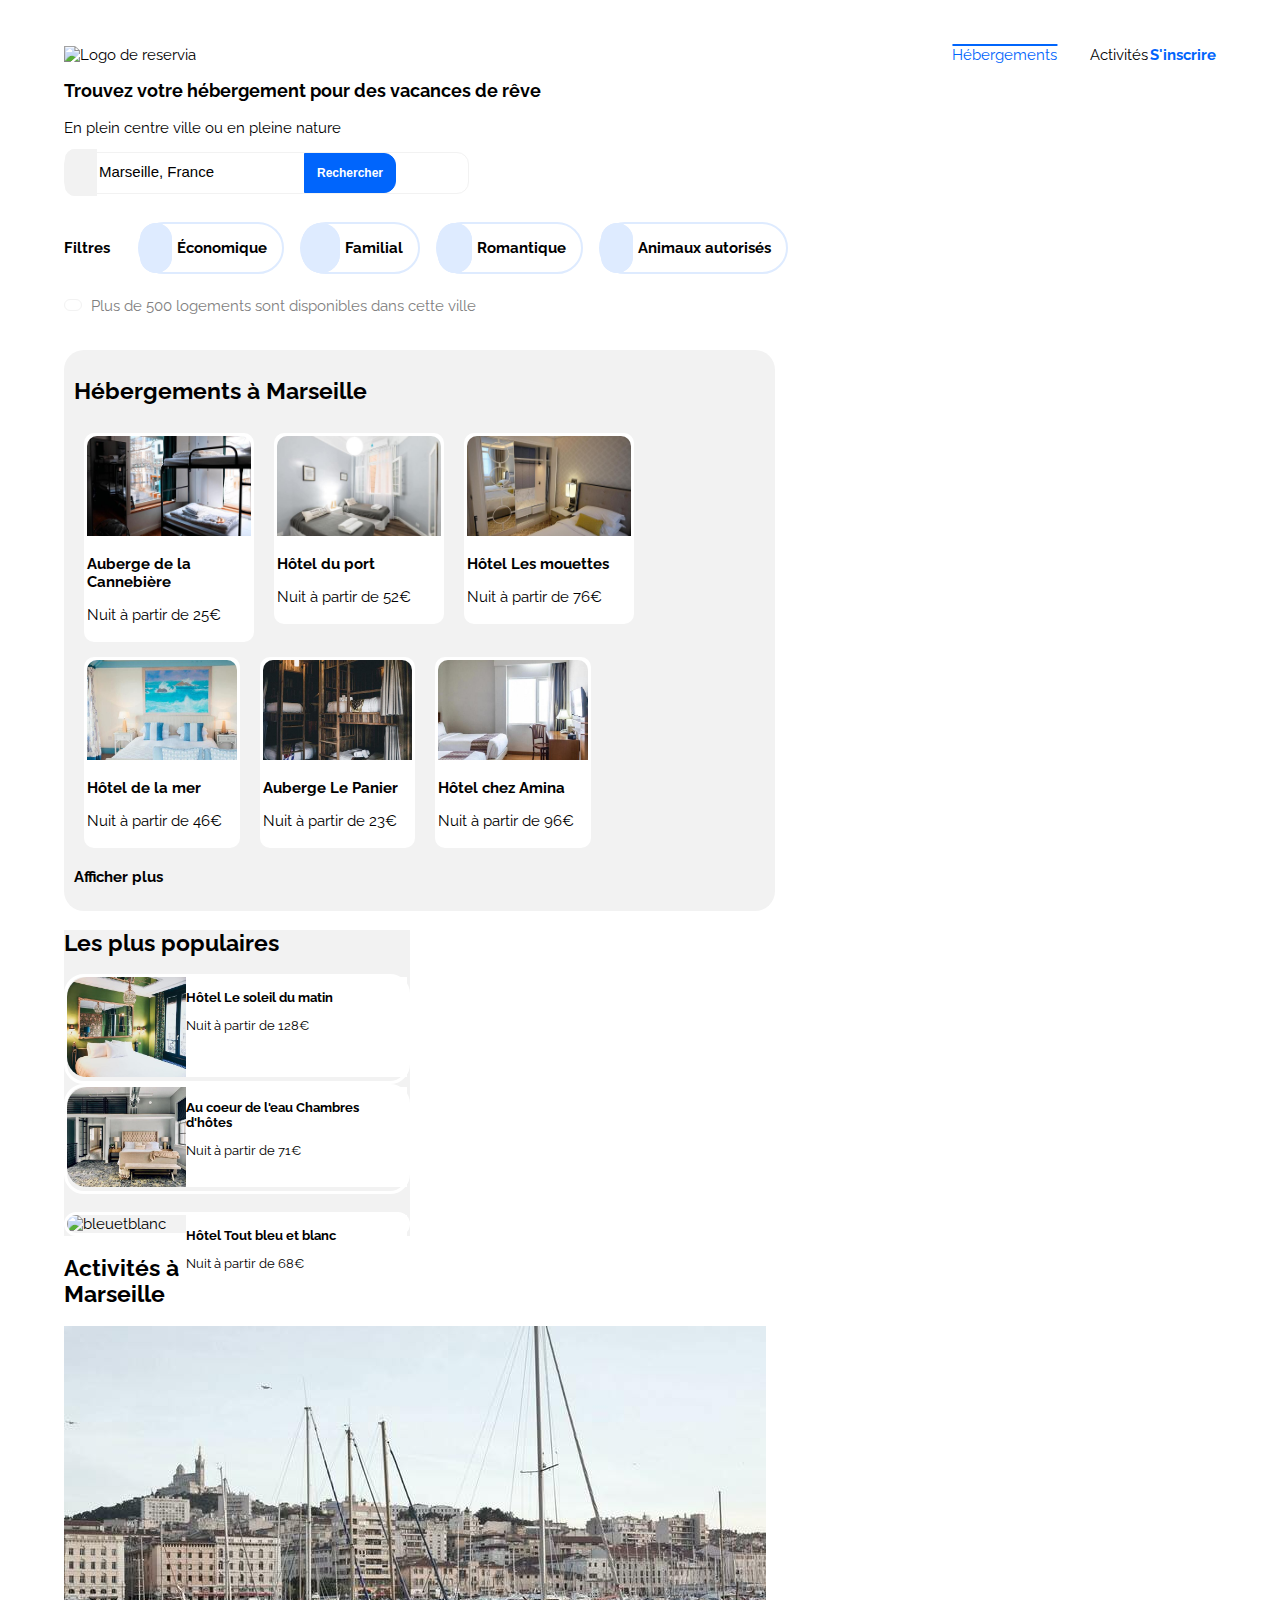
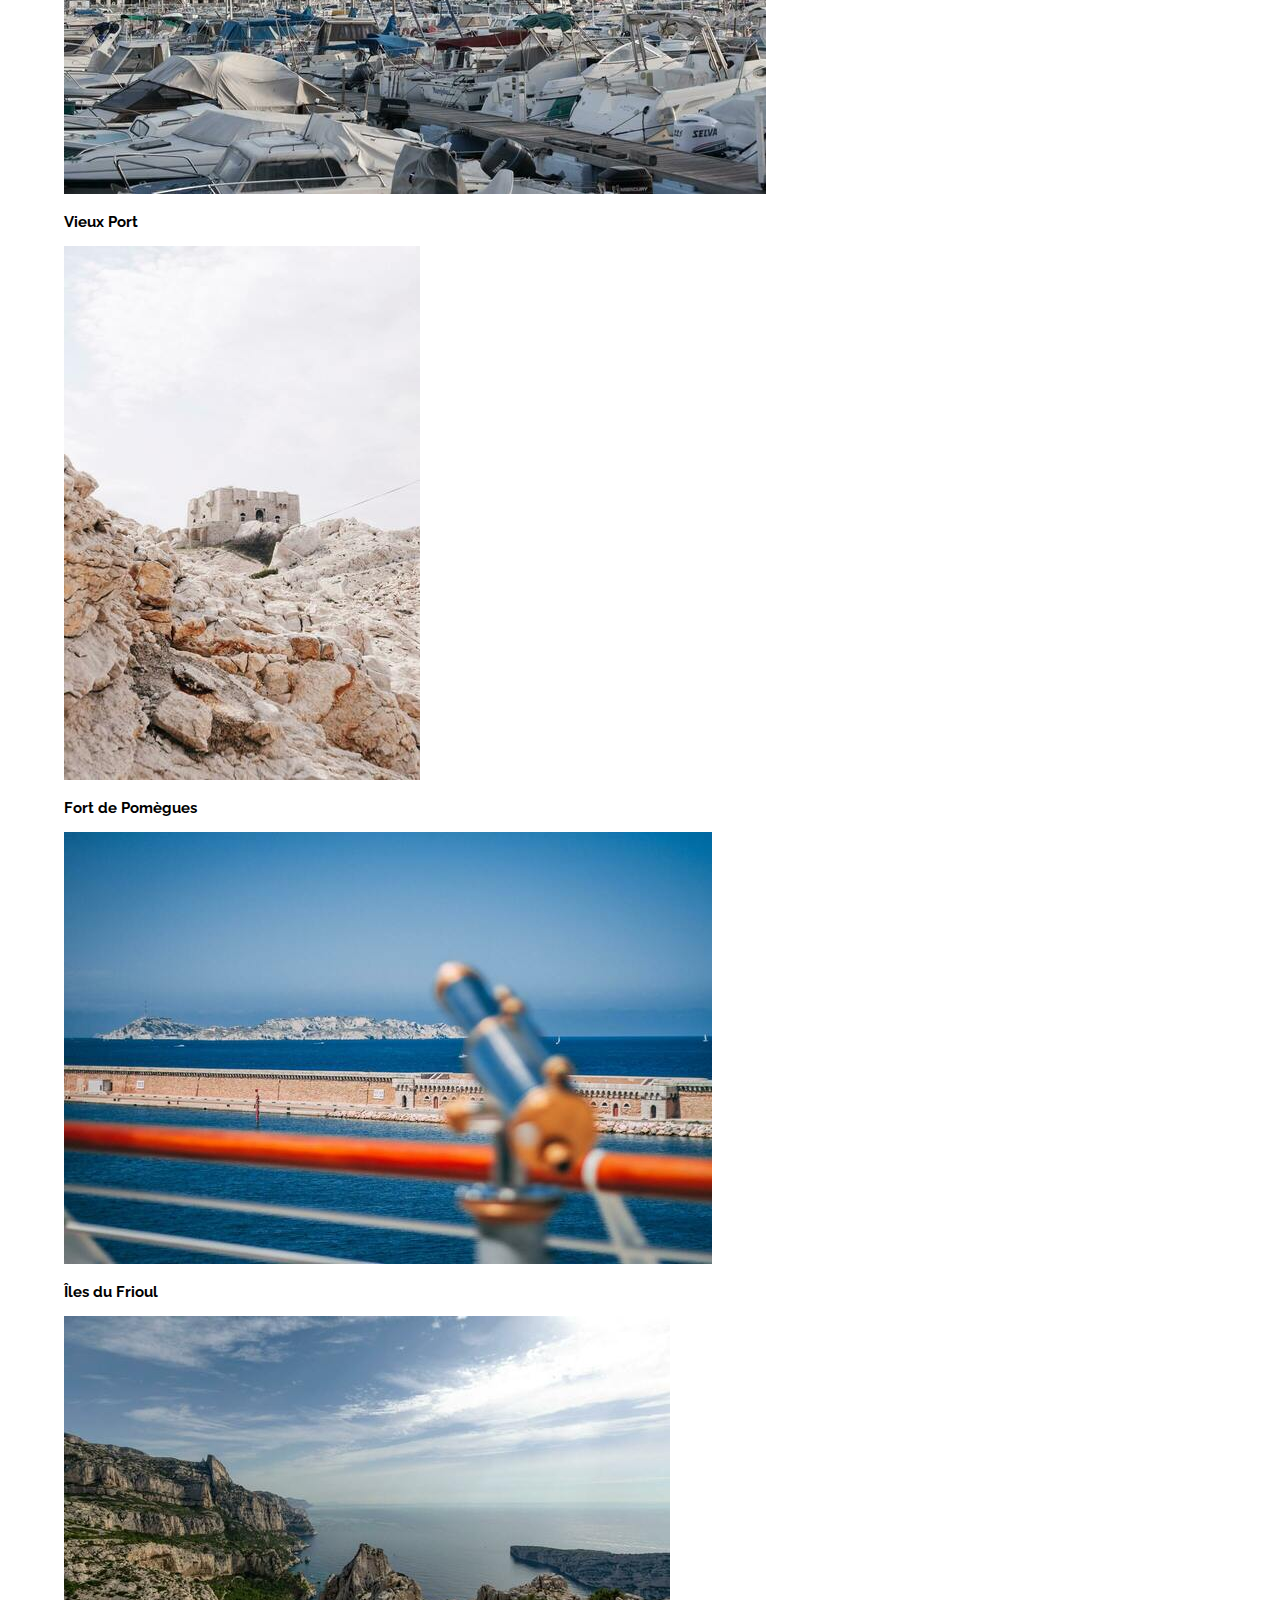
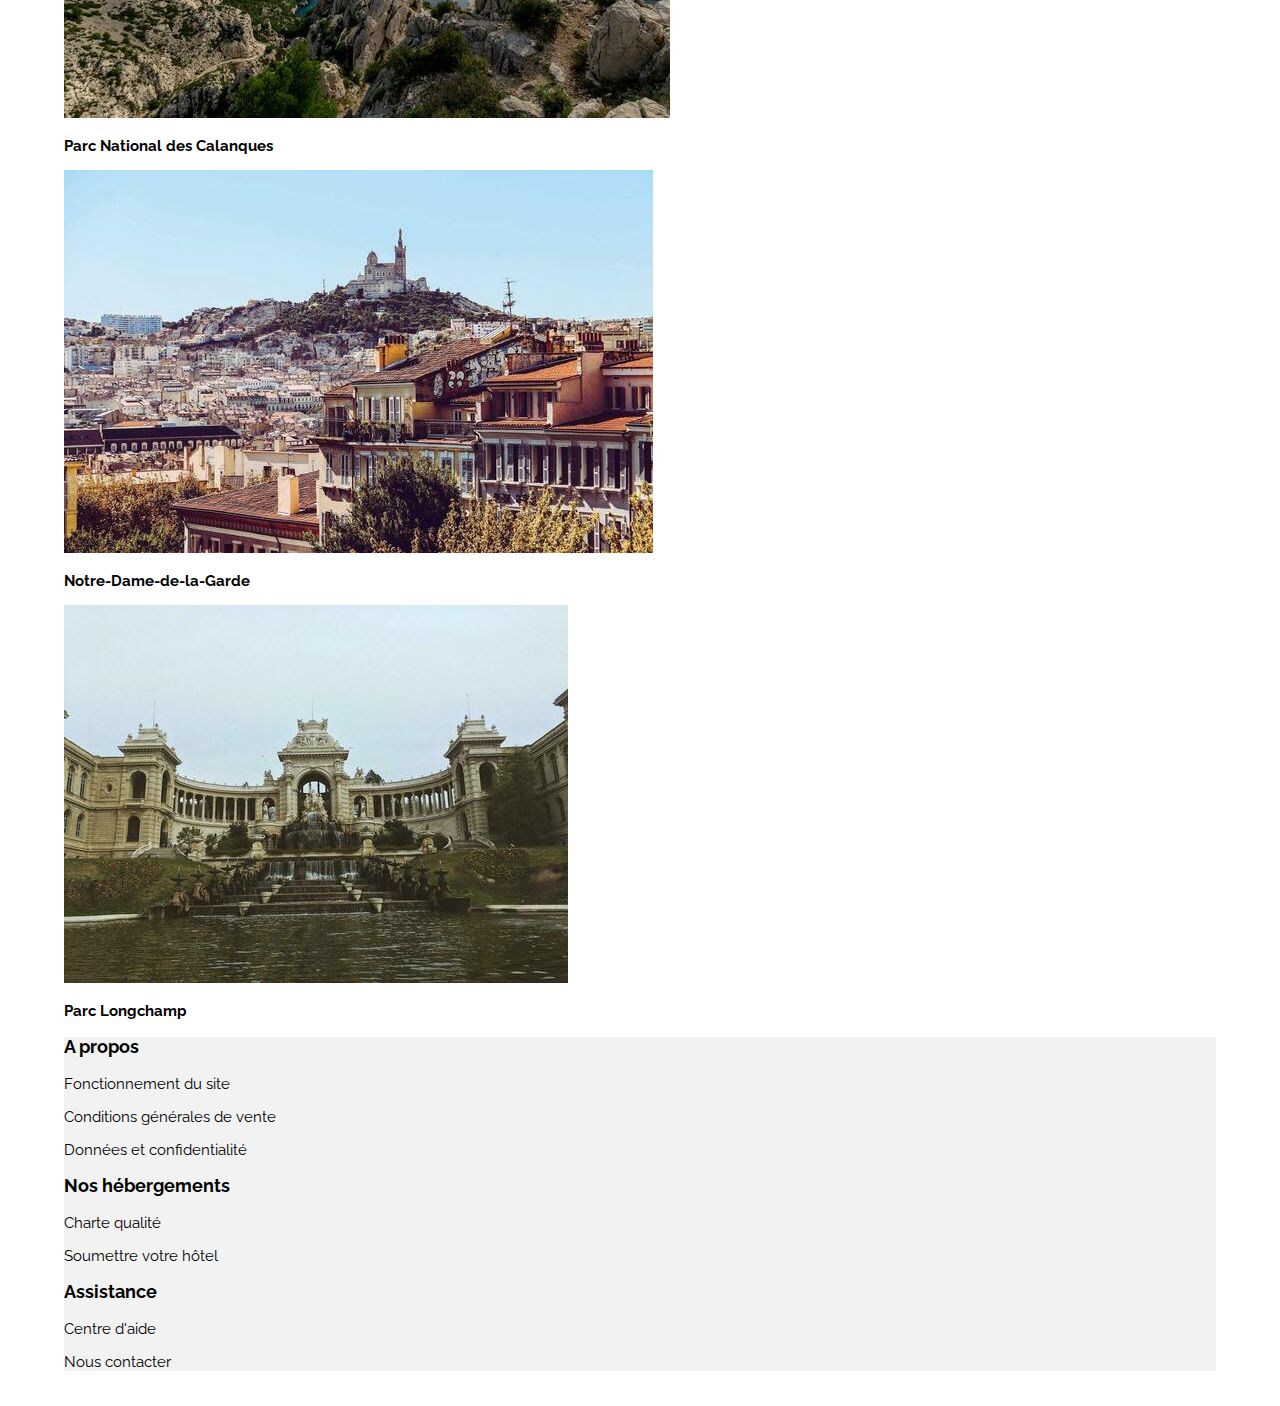
==== commit a199cc09: "15% desktop & corrections bugs mobile 97%" ====
--- a/reservia.html
+++ b/reservia.html
@@ -21,14 +21,13 @@
 <header class="header">
 			
 	<img class="logo" src="images/logo/reservia.svg" alt="Logo de reservia"/>
-
+      
         <a class="inscription" href="#"><strong>S'inscrire</strong></a>
 
             <nav class="menu">
 				<a href="#ancreh" class="hebergements">Hébergements</a>
 				<a href="#ancrea" class="activites">Activités</a>
-			</nav>
-			
+			</nav>		
 </header>
 
 <header class="principal">
@@ -71,7 +70,8 @@
 	</nav>
 
               
-		<i id="info" class="fas fa-info"></i><p class="dispo">Plus de 500 logements sont disponibles dans cette ville</p>
+		<i id="info" class="fas fa-info"></i>
+		<p class="dispo">Plus de 500 logements sont disponibles dans cette ville</p>
 
 <!-- SECTION HEBERGEMENTS -->
 
--- a/style.css
+++ b/style.css
@@ -1,5 +1,6 @@
-
-/* GENERAL */
+@media all and (min-width:1024px)
+{
+	/* WEB GENERAL*/
 
 html
 {
@@ -10,14 +11,20 @@
 
 body
 {
-	font-family: 'Raleway', 'sans-serif';	
-}
-
+	font-family: 'Raleway', 'sans-serif';
+	margin-top: 2%;
+	margin-right: 5%;
+	margin-left: 5%;
+}
 section, footer
 {
 	background-color:#F2F2F2; 
 }
 
+aside
+{
+	background-color: #F2F2F2;
+}
 ul
 {
 	list-style-type: none;
@@ -29,6 +36,167 @@
 	color: black;
 }
 
+/* header desktop */
+
+.logo
+{
+	width: 10%;
+}
+
+.inscription, .menu
+{
+	display: inline-flex;
+	float: right;	
+}
+
+.hebergements, .activites
+{
+	flex-direction: row-reverse;
+	
+}
+
+.inscription
+{
+	padding-left:3%;
+	color: #0065FC;
+}
+
+.hebergements
+{
+	padding-right: 20%;
+	color: #0065FC;
+	text-decoration: 2px overline #0065FC;
+}
+
+/* menu top */
+
+.recherche
+{
+    border: 1px solid #F2F2F2;
+    border-radius: 12px;
+	width: 35%;
+}
+
+.place
+{
+	background-color: #F2F2F2;
+	border: 1px solid #F2F2F2;
+	border-radius: 10px 0px 0px 10px;
+	padding: 15px;
+	font-size: 13px;
+}
+
+button
+{
+	background-color: #0065FC;
+	color: white;
+	padding: 12px;
+	border: 1px solid #0065FC;
+	border-radius: 0px 12px 12px 0px;
+	font-size: 12px;
+}
+
+.loupe
+{
+	display: none!important;
+}
+
+.search
+{
+	font-size: 15px;	
+}
+
+input
+{
+	 border:none;
+}
+
+/* FILTRES */
+
+.menu2, .filtres
+{
+	display: flex;
+	flex-direction: row;
+}
+
+.titrefiltres
+{
+	padding-top: 25px;
+	padding-right: 20px;
+}
+
+.filtres
+{
+	padding-top: 20px;
+
+}
+.choix1 a:hover, .choix2 a:hover, .choix3 a:hover, .choix4 a:hover
+{
+color: #0065FC;
+}
+
+.choix1, .choix2, .choix3, .choix4
+{
+	border: 2px solid #DEEBFF;
+	border-radius:30px;
+	padding: 15px;
+	padding-left:0px;
+	margin: 8px;
+}
+.icons1, .icons4
+{
+	border: 1px solid #DEEBFF;
+	border-radius: 30px;
+	background-color: #DEEBFF;
+	color: #0065FC;
+	padding: 15px;
+}
+.icons2
+{
+	border: 1px solid #DEEBFF;
+	border-radius: 30px;
+	background-color: #DEEBFF;
+	color: #0065FC;
+	padding: 15px;
+	padding-right: 18px;
+	padding-left: 18px;
+}
+ .icons3
+{
+	border: 1px solid #DEEBFF;
+	border-radius: 30px;
+	background-color: #DEEBFF;
+	color: #0065FC;
+	padding: 15px;
+	padding-right: 16px;
+	padding-left: 16px;
+}
+
+.txtf
+{
+	padding-left: 5px;
+}
+/* INFO */
+
+#info
+{
+  border: 1px solid #F2F2F2;
+  border-radius: 30px;
+  padding: 5px 8px 5px 8px;
+  font-size: 10px;
+  color: #0065FC;
+  
+}
+
+.dispo, #info
+{
+	display: inline-flex;
+}
+.dispo 
+{
+	color: grey;
+	padding-left: 5px;
+}
 /* STARS */
 .stars
 {
@@ -38,75 +206,91 @@
 {
 	color: #F2F2F2;
 }
-
 /* HEBERGEMENTS */
 
 .hebergements2
 {
-	padding: 20px;
+    margin-top: 20px;
 	border-radius: 20px;
-	max-width: 60%;
+	padding: 10px;
+	width: 60%;
+	height: 40%;
 }
 .cannebiere, .port, .mouettes, .mer, .panier, .amina 
 {
-	max-width: 20%;
+    background-color: white;
+    border: 3px solid white;
+    border-radius: 10px;
+    margin: 10px;
+	margin-bottom: 5px;
+	width: 30%;
+	height: 10%;
+}
+
+.imgh
+{
+	object-fit: cover;
+	width: 100%;
+	height: 100px;
+    border-radius: 10px 10px 0px 0px;
+}
+
+.txt
+{
+    padding-left: 20px;
+	width: 70px;
+	height: 40px;
+	font-size: 10px;
+
+}
+
+.ligne1, .ligne2
+{
+    display: inline-flex;
+
+}
+
+aside
+{
+	width: 30%;
+}
+.imgp
+{
+	object-fit: cover;
+	width: 35%;
+	height: 100px;
+	border-radius: 20px 0px 0px 20px;
+	
+}
+.matin, .coeureau, .bleublanc
+{
+	border: 3px solid white;
+	border-radius: 20px;
+}
+
+.txt2
+{
+	font-size: 13px;
 	background-color: white;
-	border: 3px solid white;
-	border-radius: 10px;
-	padding-bottom: 6px;
-	margin-bottom: 5px;
-}
-.cannebiere
-{
-	margin-right: 20px;
-}
-.port
-{
-	margin-right: 20px;
-}
-.mouettes
-{
-	margin-right: 20px;
-}
-.mer
-{
-	margin-right: 20px;
-}
-.panier
-{
-	margin-right: 20px;
-}
-.amina
-{
-	margin-right: 20px;
-}
-
-img
-{
-	max-width: 100%;
-	border-radius: 10px 10px 0px 0px;
-}
-
-.txt
-{
-	padding-left: 10px;
-	max-width: 80%;
-}
-
-.ligne1, .ligne2
-{
-	display: flex;
-	flex-wrap: wrap;
-}
-
-/* Mobile */
-
-@media screen and (max-width: 1024px)
+	width: 65%;
+	height: 100px;
+	float: right;
+}
+
+}
+
+/* _________________________________FIN DESKTOP________________________________ */
+
+/* MOBILE */
+
+@media screen and (max-width:1024px)
 {
 
 body
 {
 	margin: 0 auto;
+	font-family: 'Raleway', 'sans-serif';
+
 }
 
 html
@@ -114,27 +298,43 @@
    font-size: 40px;
    margin-top: 20px;
    margin-bottom: 20px; 
-
-}
-
-aside
-{
-	background-color: #F2F2F2;	
-}
+}
+ul
+{
+    list-style-type: none;
+}
+
+a
+{
+    text-decoration: none;
+	color: black;
+}
+section, footer
+{
+    background-color:#F2F2F2; 
+}
+/* STARS */
+.stars
+{
+    color: #0065FC;
+}
+.starsg
+{
+    color: #F2F2F2;
+}
+
 
 /* HEADER mobile */
 
 .header
 {
-	margin-top: 30px;
+	margin-top: 5%;
 }
 
 .logo
 {
-	margin-left: 20px;
 	min-height: 120px;
-	margin-right: 30px;
-	margin-left: 50px;
+	margin-left: 5%;
 }
 
 .inscription
@@ -143,14 +343,14 @@
 	vertical-align: top;
 	float: right;
 	color: #0065FC;
-	margin-top: 50px;
-	margin-right: 50px;
+	margin-right: 5%;
+	margin-top: 5%;
 	font-size: 45px;	
 }
 
 .menu
 {
-	margin-top: 50px;
+	margin-top: 5%;
 	font-size: 45px;
 	display: flex;
 	flex-wrap: nowrap;
@@ -160,7 +360,7 @@
 .activites
 {
 	border-bottom: solid 8px #F2F2F2;
-	padding-bottom: 25px;
+	padding-bottom: 3%;
 	min-width: 50%;
 
 }
@@ -169,23 +369,22 @@
 {
 	color: #0065FC;
 	border-bottom: solid 8px #0065FC;
-	padding-bottom: 25px;
-	min-width: 50%;
-
-	
+	padding-bottom: 3%;
+	min-width: 50%;	
 }
 
 .principal
 {
     font-size: 50px;
-    margin-right: 30px;
-	margin-left: 50px;
+    margin-right: 2%;
+	margin-left: 5%;
 }
 
 .nature
 {
-	font-size: 40px;
-	margin-left: 5px;
+
+	margin-left: 1%;
+	padding-bottom: 8%;
 }
 
 .recherche
@@ -214,15 +413,13 @@
 	font-size: 50px;
 	background-color: #F2F2F2;
 	color: black;
-	padding-left: 10px;
-	padding-right: 10px;
 }
 
 .loupe 
 {
 	border-radius: 40px;
 	border: 40px solid #0065FC;
-	font-size: 40px;
+	font-size: 45px;
 	background-color: #0065FC;
 	color: white; 
 }
@@ -240,7 +437,6 @@
 	padding-left: 40px;
 }
 
- 
 .filtres
 {	
 
@@ -316,24 +512,27 @@
 .dispo
 {
 	padding-top: 10px;
-	padding-right: 20px;
-
+	padding-right: 2%;
+    padding-bottom: 20px;
 }
 
 /* HEBERGEMENTS */
 
 .hebb
 {
-	padding-left: 20px;
-    padding-bottom: 25px;
+	padding-left: 5%;
+    padding-bottom: 5%;
 	font-size: 50px;
 }
 
 .hebergements2
 {
 	max-width: 100%;
+	max-height: 40%;
 	background-color: white;
 	align-items: center;
+	margin-left: 5% ;
+	margin-right: 5% ;
 }
 
 .imgh
@@ -341,36 +540,34 @@
 	object-fit: cover;
 	width: 100%;
 	max-height: 60%;
-	border-radius: 40px 40px 0px 0px;
-	
-}
+	border-radius: 40px 40px 0px 0px;	
+}
+
+
 .cannebiere, .port, .mouettes, .mer, .panier, .amina 
 {
-	min-width: 900px;
-	max-height: 550px;
 	background-color: white;
 	border: 10px solid white;
 	border-radius: 40px;
-	padding-bottom: 5px;
 	margin-bottom: 30px;
 	box-shadow: 20px 20px 20px #F2F2F2;
+	width: 900px;
+    height: 550px;
 }
 
 .ligne1, .ligne2
-{
+{   
 	display: flex;
-	flex-wrap: column;
-	justify-content:  center;
+	flex-direction: column;
 }
 
 .txth
 {
 	background-color: white;
-	padding-left: 1%;
+	padding-left: 10px;
 	justify-content: bottom;
 	position: absolute;
-	max-width: 90%;
-	max-height: 20%;
+	width: 80%;
 	line-height: 20px;	
 	font-size: 40px;
 }
@@ -496,6 +693,7 @@
 footer
 {
 	width: 100%;
+	font-size: 45px;
 }
 .footer1, .footer2, .footer3
 {
@@ -560,3 +758,4 @@
 
 
 
+
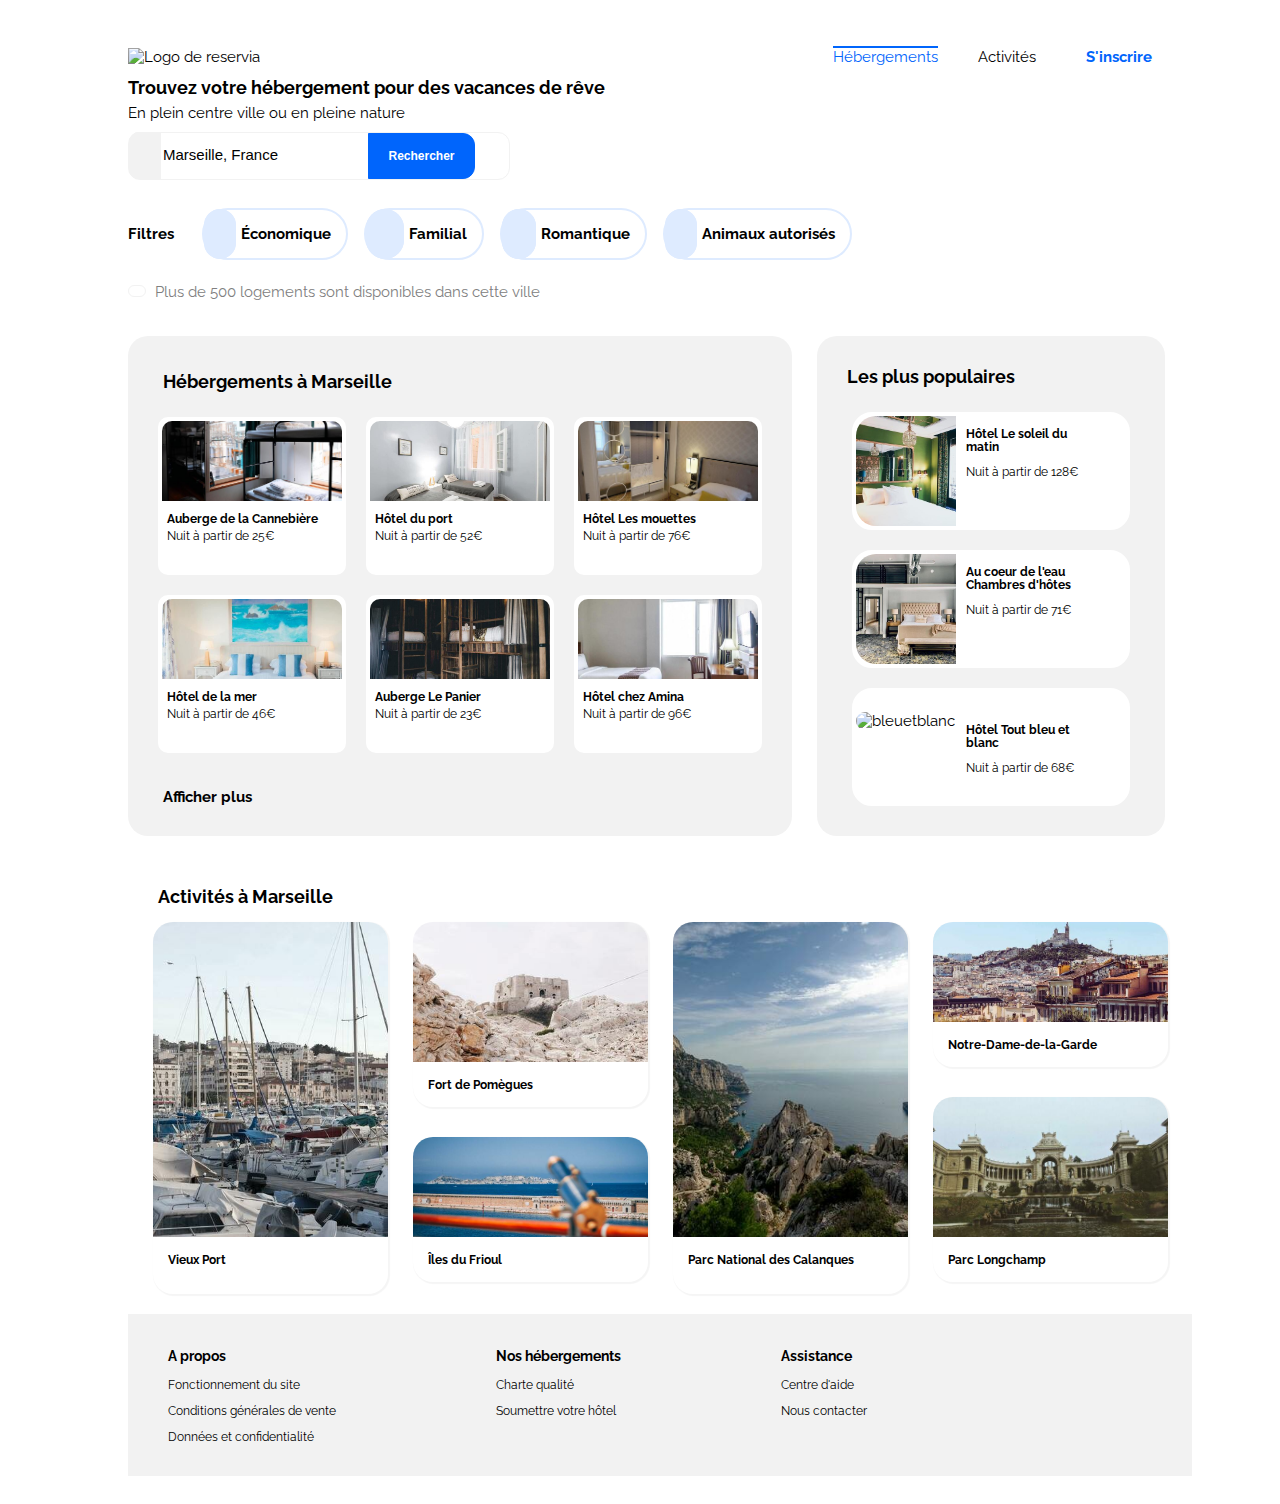
==== commit b29e8e97: "95% desktop done, amelioration du css: menu/margin/dimensions des div." ====
--- a/reservia.html
+++ b/reservia.html
@@ -75,6 +75,8 @@
 
 <!-- SECTION HEBERGEMENTS -->
 
+<div class= "container">
+
 <section class="hebergements2" id="ancreh">
 
 	<h2 class="hebb">Hébergements à Marseille</h2>
@@ -238,8 +240,6 @@
 	    </a>
 	</div>
 
-<br/>
-
 	<div class="bleublanc">
         <a href="#">
 		<img class="imgp" src="images/hebergements/4_small/chambre.jpg" alt="bleuetblanc">
@@ -260,12 +260,13 @@
 	</div>
  
 </aside>
+</div>
 		
 		<!-- ARTICLE ACTIVITES -->	
 
+	<h2 class="act13">Activités à Marseille</h2>
 <article id="ancrea">
 
-	<h2 class="act13">Activités à Marseille</h2>
 
 	    <div class="vieuxport"> 
 			<a href="#">
@@ -278,14 +279,14 @@
 
 		<div class="pomegues">
 			<a href="#">
-			     <img class="imga" src="images/activites/4_small/fortdp.jpg" alt="pomegues">
+			     <img class="imgb" src="images/activites/4_small/fortdp.jpg" alt="pomegues">
 			     <p class="name"><strong>Fort de Pomègues</strong></p>
 		     </a>
 	    </div>
 				
 		<div class="frioul">
 			<a href="#">
-			     <img class="imga" src="images/activites/4_small/frioul.jpg" alt="frioul">
+			     <img class="imgc" src="images/activites/4_small/frioul.jpg" alt="frioul">
 			     <p class="name"><strong>Îles du Frioul</strong></p>
 			</a>
 		</div>
@@ -303,14 +304,14 @@
 
 		<div class="nddlg">
 			<a href="#">
-				 <img class="imga" src="images/activites/4_small/nddlg.jpg" alt="notredamedelagarde">
+				 <img class="imgc" src="images/activites/4_small/nddlg.jpg" alt="notredamedelagarde">
 				 <p class="name"><strong>Notre-Dame-de-la-Garde</strong></p>
 			</a>
 		</div>
 			
 		<div class="longchamp">
 			<a href="#">
-			     <img class="imga" src="images/activites/4_small/longchamp.jpg" alt="longchamp">
+			     <img class="imgb" src="images/activites/4_small/longchamp.jpg" alt="longchamp">
 			     <p class="name"><strong>Parc Longchamp</strong></p>
 			</a>
 		</div>
--- a/style.css
+++ b/style.css
@@ -11,11 +11,12 @@
 
 body
 {
-	font-family: 'Raleway', 'sans-serif';
-	margin-top: 2%;
-	margin-right: 5%;
-	margin-left: 5%;
-}
+	font-family: 'Raleway', arial,'sans-serif';
+	margin-left: 10%;
+	margin-right: 10%;
+	width: 1024px;
+}
+
 section, footer
 {
 	background-color:#F2F2F2; 
@@ -38,6 +39,10 @@
 
 /* header desktop */
 
+.header
+{
+	padding-top: 20px;
+}
 .logo
 {
 	width: 10%;
@@ -47,34 +52,41 @@
 {
 	display: inline-flex;
 	float: right;	
+    
 }
 
 .hebergements, .activites
 {
-	flex-direction: row-reverse;
-	
-}
-
+	flex-direction: row-reverse;	
+}
+.activites
+{
+	margin-right: 50px;
+}
 .inscription
 {
-	padding-left:3%;
 	color: #0065FC;
 }
 
 .hebergements
 {
-	padding-right: 20%;
+	padding-right: 40px;
 	color: #0065FC;
 	text-decoration: 2px overline #0065FC;
 }
 
 /* menu top */
 
+.found, .nature
+{
+	line-height: 8px;
+}
+
 .recherche
 {
     border: 1px solid #F2F2F2;
     border-radius: 12px;
-	width: 35%;
+	width: 380px;
 }
 
 .place
@@ -94,6 +106,8 @@
 	border: 1px solid #0065FC;
 	border-radius: 0px 12px 12px 0px;
 	font-size: 12px;
+	width: 107px;
+	height: 46px;
 }
 
 .loupe
@@ -103,7 +117,7 @@
 
 .search
 {
-	font-size: 15px;	
+	font-size: 15px;
 }
 
 input
@@ -176,6 +190,8 @@
 {
 	padding-left: 5px;
 }
+
+
 /* INFO */
 
 #info
@@ -184,8 +200,7 @@
   border-radius: 30px;
   padding: 5px 8px 5px 8px;
   font-size: 10px;
-  color: #0065FC;
-  
+  color: #0065FC; 
 }
 
 .dispo, #info
@@ -195,87 +210,240 @@
 .dispo 
 {
 	color: grey;
-	padding-left: 5px;
-}
+	width: 80%;
+	padding-bottom: 20px;
+	padding-left: 5px;	
+}
+
 /* STARS */
+
 .stars
 {
 	color: #0065FC;
+	font-size: 12px;
 }
 .starsg
 {
 	color: #F2F2F2;
-}
+	font-size: 12px;
+}
+
+
 /* HEBERGEMENTS */
 
+
+.hebb
+{
+	padding-left: 15px;
+	font-size: 18px;
+}
+
 .hebergements2
 {
-    margin-top: 20px;
-	border-radius: 20px;
-	padding: 10px;
-	width: 60%;
-	height: 40%;
-}
+    border-radius: 20px;
+	width: 850px;
+	height: 460px;
+	padding:20px;
+}
+
 .cannebiere, .port, .mouettes, .mer, .panier, .amina 
 {
     background-color: white;
-    border: 3px solid white;
+    border: 4px solid white;
     border-radius: 10px;
     margin: 10px;
-	margin-bottom: 5px;
-	width: 30%;
-	height: 10%;
+	width: 180px;
+	height: 150px;	
 }
 
 .imgh
 {
 	object-fit: cover;
+	width: 180px;
+	height: 80px;
+    border-radius: 10px 10px 0px 0px;
+}
+
+.txth
+{
+    padding-left: 5px;
+	width: 175px;
+	height: 55px;
+	font-size: 12px;
+	line-height: 5px;
+}
+
+.ligne1, .ligne2
+{
+    display: inline-flex;
+}
+
+.plus
+{
+	padding-left: 15px;
+	padding-top: 10px;
+	padding-bottom: 5px;
+}
+
+ /* ASIDE */
+
+aside
+{
+	width: 350px;
+	height: 470px;
+	border-radius: 20px;
+	padding: 15px;
+	margin-left: 25px;
+
+}
+
+.pop
+{
+	font-size: 18px;
+	padding-left: 15px;
+	padding-right: 10px;
+	padding-bottom: 10px;
+}
+#statss
+{
+	float: right;
+	padding-right: 5px;
+}
+.imgp
+{
+	object-fit: cover;
+	width: 100px;
+	height: 110px;
+	border-radius: 20px 0px 0px 20px;	
+}
+.matin, .coeureau, .bleublanc
+{
+	border: 4px solid white;
+	background-color: white;
+	border-radius: 20px;
+	margin-bottom: 20px;
+	margin-left: 20px;
+	margin-right: 20px;
+	height: 110px;
+	width: 270px;
+	align-content: center;
+}
+
+.txt2
+{
+	border-radius: 0px 20px 20px 0px;
+	font-size: 12px;
+	width: 160px;
+	height: 70px;
+	float: right;
+	line-height: 13px;
+}
+.nomslogements
+{
+	padding-right: 30px;
+}
+.lesetoilesp
+{
+	padding-top: 5px;
+}
+
+.container
+{
+	display: flex;
 	width: 100%;
-	height: 100px;
-    border-radius: 10px 10px 0px 0px;
-}
-
-.txt
-{
-    padding-left: 20px;
-	width: 70px;
-	height: 40px;
-	font-size: 10px;
-
-}
-
-.ligne1, .ligne2
-{
-    display: inline-flex;
-
-}
-
-aside
-{
-	width: 30%;
-}
-.imgp
+}
+
+/* ACTIVITÉS */
+
+.act13
+{
+	font-size: 20px;
+	margin-left: 30px;
+	padding-top: 35px;
+	float: left;
+	font-size: 18px;
+}
+
+#ancrea
+{
+	display: inline-flex;
+
+}
+
+.imga, .imgb, .imgc
 {
 	object-fit: cover;
-	width: 35%;
-	height: 100px;
-	border-radius: 20px 0px 0px 20px;
+	border-radius: 20px 20px 0px 0px;	
+}
+
+.imga 
+{
+	width: 235px;
+	height: 315px;
+}
+.imgb
+{
+	width:235px;
+	height: 140px;
+}
+.imgc
+{
+	width: 235px;
+	height: 100px;	
+}
+
+.vieuxport, .pomegues, .frioul, .calanques, .nddlg, .longchamp
+{
+	border-radius: 20px;
+	margin-left: 25px;	
+	margin-bottom: 20px;
+	box-shadow: 1px 1px 1px 1px whitesmoke;	
+}
+
+.frioul
+{
+	margin-top: 30px;
+}
+
+.longchamp
+{
+	margin-top: 30px;
+}
+
+.name
+{
+	padding-left: 15px;
+	padding-bottom: 15px;
+	font-size: 12px;	
+}
+
+/* FOOTER */
+
+footer
+{
+	display: flex;
+	padding: 20px;
+	font-size: 12px;	
+	width: 100%;
+}
+
+.footer1
+{   
+	padding-left: 20px;
+	padding-right: 160px;
+}
+.footer2
+{
+	padding-right: 160px;
+}
+
+.footer3
+{
+	padding-right: 160px ;
 	
 }
-.matin, .coeureau, .bleublanc
-{
-	border: 3px solid white;
-	border-radius: 20px;
-}
-
-.txt2
-{
-	font-size: 13px;
-	background-color: white;
-	width: 65%;
-	height: 100px;
-	float: right;
-}
+
+
 
 }
 
@@ -589,6 +757,7 @@
 	padding-left: 30px;
 	padding-top: 20px;
 	font-size: 50px;
+	
 }
 
 aside
@@ -596,6 +765,7 @@
 	display: flex;
 	flex-direction: column;
 	padding-bottom: 60px;	
+	background-color: #F2F2F2;
 }
 
 .matin, .coeureau, .bleublanc
@@ -676,7 +846,7 @@
 {
 	margin-bottom: 120px;
 }
-.imga
+.imga, .imgb , .imgc
 {
 	object-fit: cover;
 	width: 100%;
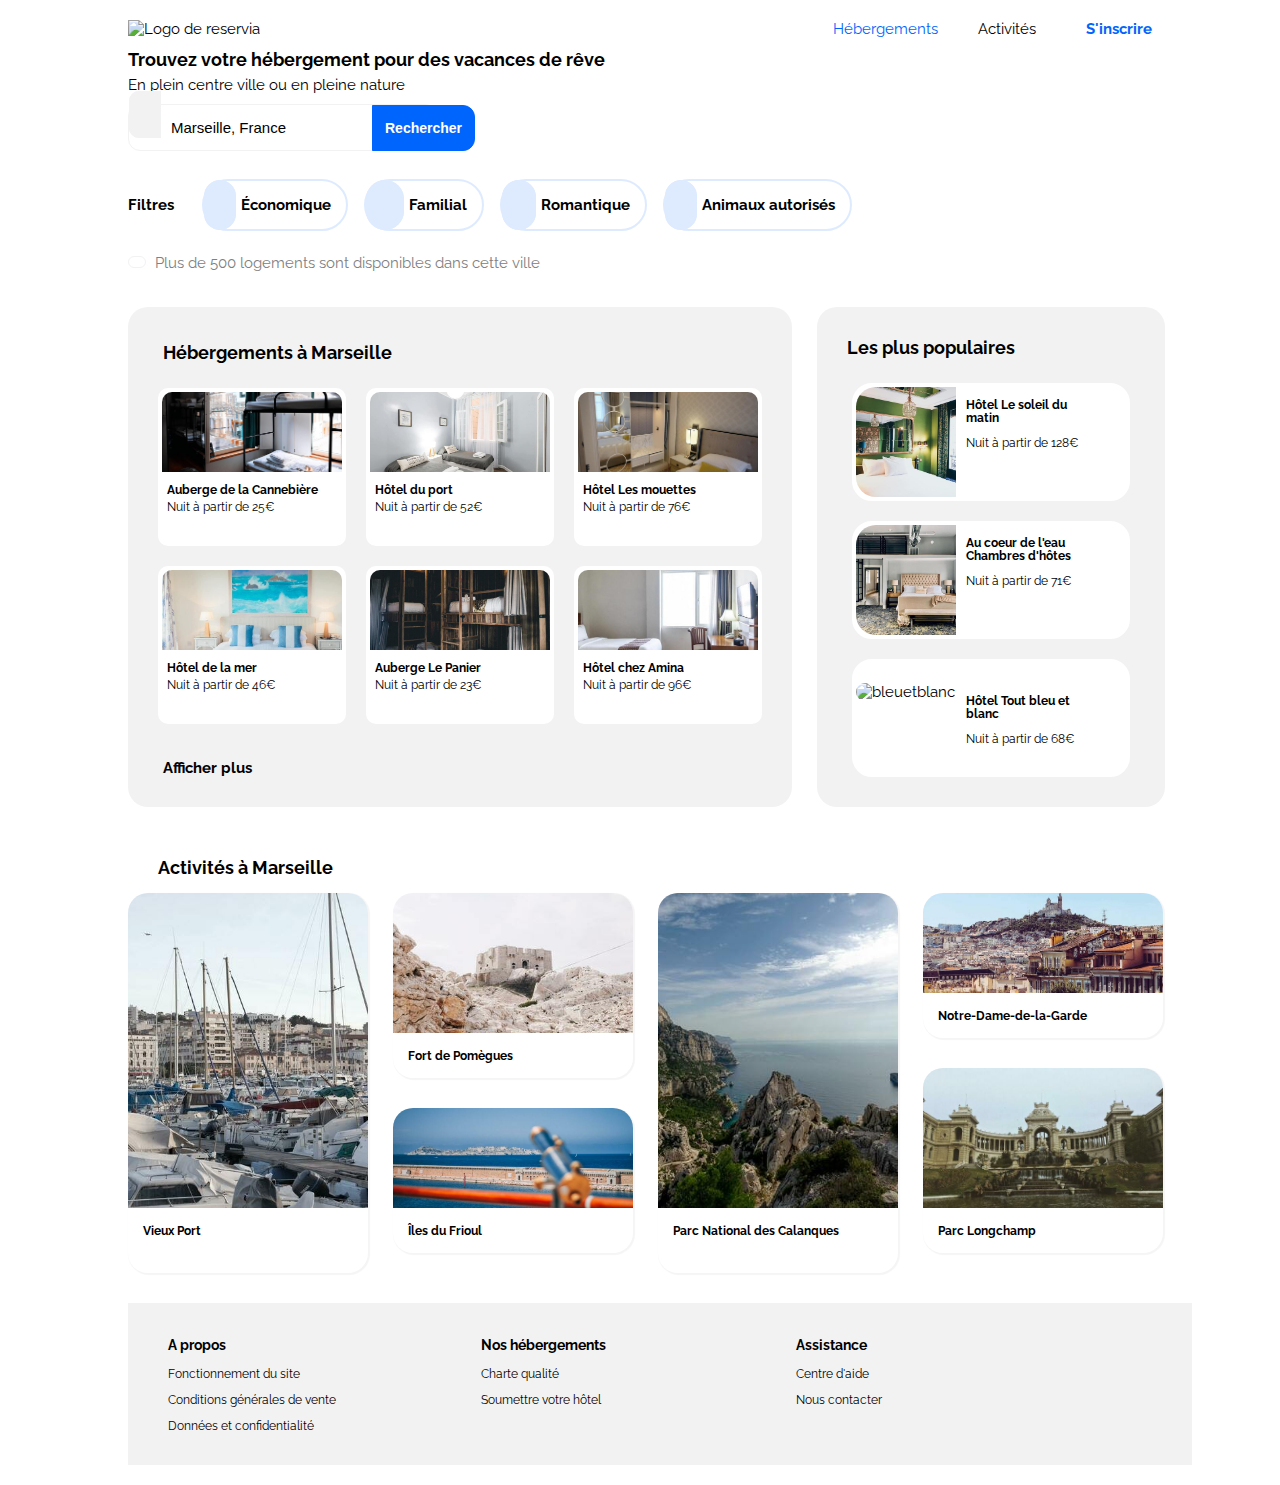
==== commit 2160fa15: "98% done/ MOBILE 100%" ====
--- a/reservia.html
+++ b/reservia.html
@@ -1,5 +1,5 @@
 <!DOCTYPE html>
-<html>
+<html lang="fr">
 <head>
 	<meta charset="UTF-8">
 	<link rel="stylesheet" href="style.css">
@@ -9,15 +9,10 @@
 
 <link rel="preconnect" href="https://fonts.gstatic.com"> 
 <link href="https://fonts.googleapis.com/css2?family=Raleway:wght@200;400&display=swap" rel="stylesheet">
-
-
-
-
 </head>
 <body>
 
 <!-- EN TETE -->
-
 <header class="header">
 			
 	<img class="logo" src="images/logo/reservia.svg" alt="Logo de reservia"/>
@@ -44,7 +39,6 @@
 			</form>
 </header>
 
-
 	<nav class="menu2">
 
 		<h4 class="titrefiltres">Filtres</h4>
@@ -68,17 +62,15 @@
 				</div>
 			</div>
 	</nav>
-
-              
+  
 		<i id="info" class="fas fa-info"></i>
 		<p class="dispo">Plus de 500 logements sont disponibles dans cette ville</p>
 
 <!-- SECTION HEBERGEMENTS -->
-
 <div class= "container">
 
 <section class="hebergements2" id="ancreh">
-
+	
 	<h2 class="hebb">Hébergements à Marseille</h2>
 
 <div class="ligne1">
@@ -132,8 +124,7 @@
 				</div>
 	        </div>
 	    </a>
-	</div>
-	
+	</div>	
 </div>
 
 <div class="ligne2">
@@ -188,7 +179,6 @@
 		    </div>
 	    </a>
 	</div>
-
 </div>
 
  <p class="plus"><strong><a href="#">Afficher plus</a></strong></p>
@@ -196,7 +186,6 @@
 </section>
 
          <!-- ASIDE - BLOC DROITE -->
-
 <aside>
 
 	<h2 class="pop">Les plus populaires <i id="statss" class="fas fa-chart-line"></i></h2>
@@ -220,7 +209,6 @@
 		 </a>
 	</div>
 
-
 	<div class="coeureau">
 		<a href="#">
 		<img class="imgp" src="images/hebergements/4_small/chambreshotes.jpg" alt="chambresdhotes">
@@ -258,72 +246,57 @@
              </div> 
 	     </a>
 	</div>
- 
 </aside>
 </div>
 		
 		<!-- ARTICLE ACTIVITES -->	
-
 	<h2 class="act13">Activités à Marseille</h2>
+
 <article id="ancrea">
-
-
 	    <div class="vieuxport"> 
 			<a href="#">
 			     <img class="imga" src="images/activites/4_small/vieuxport.jpg" alt="vieuxport">
 			     <p class="name"><strong>Vieux Port</strong></p>
 			</a>
 		</div>
-
-    <div class="colone2">
-
+    <div class= "colone2">
 		<div class="pomegues">
 			<a href="#">
 			     <img class="imgb" src="images/activites/4_small/fortdp.jpg" alt="pomegues">
 			     <p class="name"><strong>Fort de Pomègues</strong></p>
 		     </a>
-	    </div>
-				
+	    </div>	
 		<div class="frioul">
 			<a href="#">
 			     <img class="imgc" src="images/activites/4_small/frioul.jpg" alt="frioul">
 			     <p class="name"><strong>Îles du Frioul</strong></p>
 			</a>
 		</div>
-
-	</div>
-
+	</div>
 		<div class="calanques"> 
 			<a href="#">
 			     <img class="imga" src="images/activites/4_small/calanques.jpg" alt="calanques">
 			     <p class="name"><strong>Parc National des Calanques</strong></p>
 			</a>
 		</div>
-
     <div class="colone4">
-
 		<div class="nddlg">
 			<a href="#">
 				 <img class="imgc" src="images/activites/4_small/nddlg.jpg" alt="notredamedelagarde">
 				 <p class="name"><strong>Notre-Dame-de-la-Garde</strong></p>
 			</a>
-		</div>
-			
+		</div>	
 		<div class="longchamp">
 			<a href="#">
 			     <img class="imgb" src="images/activites/4_small/longchamp.jpg" alt="longchamp">
 			     <p class="name"><strong>Parc Longchamp</strong></p>
 			</a>
 		</div>
-
-	</div>
-
+	</div>	
 </article>
 
          <!-- FOOTER -->
-
 <footer>
-			
 	<div class="footer1">
         <h3>A propos</h3>
 			 <p><a href="#">Fonctionnement du site</a></p>
@@ -331,7 +304,6 @@
 			 <p><a href="#">Données et confidentialité</a></p>
 	</div>
 
-		
 	<div class="footer2">
         <h3>Nos hébergements</h3>
 			 <p><a href="#">Charte qualité</a></p>
@@ -343,10 +315,7 @@
              <p><a href="#">Centre d'aide</a></p>
 		     <p><a href="#">Nous contacter</a></p>
 	</div>
-
-
 </footer>
-
 </body>
 </html>
  
--- a/style.css
+++ b/style.css
@@ -1,27 +1,22 @@
 @media all and (min-width:1024px)
-{
-	/* WEB GENERAL*/
-
+/* WEB GENERAL*/
+{
 html
 {
    font-size: 15px;
    margin-top: 20px;
    margin-bottom: 20px; 
 }
-
 body
 {
 	font-family: 'Raleway', arial,'sans-serif';
-	margin-left: 10%;
-	margin-right: 10%;
+	margin: 0 auto;
 	width: 1024px;
 }
-
 section, footer
 {
 	background-color:#F2F2F2; 
 }
-
 aside
 {
 	background-color: #F2F2F2;
@@ -30,31 +25,21 @@
 {
 	list-style-type: none;
 }
-
 a
 {
 	text-decoration: none;
 	color: black;
 }
-
 /* header desktop */
-
-.header
-{
-	padding-top: 20px;
-}
 .logo
 {
 	width: 10%;
 }
-
 .inscription, .menu
 {
 	display: inline-flex;
-	float: right;	
-    
-}
-
+	float: right;	   
+}
 .hebergements, .activites
 {
 	flex-direction: row-reverse;	
@@ -62,33 +47,29 @@
 .activites
 {
 	margin-right: 50px;
+	padding-left: 40px;
 }
 .inscription
 {
 	color: #0065FC;
 }
-
 .hebergements
 {
-	padding-right: 40px;
-	color: #0065FC;
-	text-decoration: 2px overline #0065FC;
-}
-
+	color: #0065FC;	
+}
 /* menu top */
-
 .found, .nature
 {
 	line-height: 8px;
 }
-
 .recherche
-{
+{ 
+	display: flex;
     border: 1px solid #F2F2F2;
     border-radius: 12px;
-	width: 380px;
-}
-
+	width: 30%;
+	max-height: 45px;
+}
 .place
 {
 	background-color: #F2F2F2;
@@ -97,7 +78,6 @@
 	padding: 15px;
 	font-size: 13px;
 }
-
 button
 {
 	background-color: #0065FC;
@@ -105,50 +85,42 @@
 	padding: 12px;
 	border: 1px solid #0065FC;
 	border-radius: 0px 12px 12px 0px;
-	font-size: 12px;
-	width: 107px;
+	font-size: 14px;
+	width: 110px;
 	height: 46px;
 }
-
 .loupe
 {
 	display: none!important;
 }
-
 .search
 {
 	font-size: 15px;
-}
-
+	padding-left: 10px;
+}
 input
 {
 	 border:none;
 }
-
 /* FILTRES */
-
 .menu2, .filtres
 {
 	display: flex;
 	flex-direction: row;
 }
-
 .titrefiltres
 {
 	padding-top: 25px;
 	padding-right: 20px;
 }
-
 .filtres
 {
 	padding-top: 20px;
-
 }
 .choix1 a:hover, .choix2 a:hover, .choix3 a:hover, .choix4 a:hover
 {
 color: #0065FC;
 }
-
 .choix1, .choix2, .choix3, .choix4
 {
 	border: 2px solid #DEEBFF;
@@ -185,15 +157,11 @@
 	padding-right: 16px;
 	padding-left: 16px;
 }
-
 .txtf
 {
 	padding-left: 5px;
 }
-
-
 /* INFO */
-
 #info
 {
   border: 1px solid #F2F2F2;
@@ -202,7 +170,6 @@
   font-size: 10px;
   color: #0065FC; 
 }
-
 .dispo, #info
 {
 	display: inline-flex;
@@ -214,9 +181,7 @@
 	padding-bottom: 20px;
 	padding-left: 5px;	
 }
-
 /* STARS */
-
 .stars
 {
 	color: #0065FC;
@@ -227,17 +192,12 @@
 	color: #F2F2F2;
 	font-size: 12px;
 }
-
-
 /* HEBERGEMENTS */
-
-
 .hebb
 {
 	padding-left: 15px;
 	font-size: 18px;
 }
-
 .hebergements2
 {
     border-radius: 20px;
@@ -245,7 +205,6 @@
 	height: 460px;
 	padding:20px;
 }
-
 .cannebiere, .port, .mouettes, .mer, .panier, .amina 
 {
     background-color: white;
@@ -255,7 +214,6 @@
 	width: 180px;
 	height: 150px;	
 }
-
 .imgh
 {
 	object-fit: cover;
@@ -263,7 +221,6 @@
 	height: 80px;
     border-radius: 10px 10px 0px 0px;
 }
-
 .txth
 {
     padding-left: 5px;
@@ -272,21 +229,17 @@
 	font-size: 12px;
 	line-height: 5px;
 }
-
 .ligne1, .ligne2
 {
     display: inline-flex;
 }
-
 .plus
 {
 	padding-left: 15px;
 	padding-top: 10px;
 	padding-bottom: 5px;
 }
-
  /* ASIDE */
-
 aside
 {
 	width: 350px;
@@ -294,9 +247,7 @@
 	border-radius: 20px;
 	padding: 15px;
 	margin-left: 25px;
-
-}
-
+}
 .pop
 {
 	font-size: 18px;
@@ -328,7 +279,6 @@
 	width: 270px;
 	align-content: center;
 }
-
 .txt2
 {
 	border-radius: 0px 20px 20px 0px;
@@ -346,121 +296,97 @@
 {
 	padding-top: 5px;
 }
-
 .container
 {
 	display: flex;
 	width: 100%;
 }
-
 /* ACTIVITÉS */
-
 .act13
 {
-	font-size: 20px;
 	margin-left: 30px;
 	padding-top: 35px;
 	float: left;
 	font-size: 18px;
 }
-
 #ancrea
 {
 	display: inline-flex;
-
-}
-
+}
 .imga, .imgb, .imgc
 {
 	object-fit: cover;
 	border-radius: 20px 20px 0px 0px;	
 }
-
 .imga 
 {
-	width: 235px;
+	width: 240px;
 	height: 315px;
 }
 .imgb
 {
-	width:235px;
+	width:240px;
 	height: 140px;
 }
 .imgc
 {
-	width: 235px;
+	width: 240px;
 	height: 100px;	
 }
-
 .vieuxport, .pomegues, .frioul, .calanques, .nddlg, .longchamp
 {
-	border-radius: 20px;
-	margin-left: 25px;	
+	border-radius: 20px;	
+	box-shadow: 1px 1px 1px 1px whitesmoke;	
+}
+.pomegues, .frioul,.nddlg, .longchamp
+{
+	margin-left: 25px;
+	margin-right: 25px;
 	margin-bottom: 20px;
-	box-shadow: 1px 1px 1px 1px whitesmoke;	
-}
-
+}
 .frioul
 {
 	margin-top: 30px;
 }
-
 .longchamp
 {
 	margin-top: 30px;
 }
-
 .name
 {
 	padding-left: 15px;
 	padding-bottom: 15px;
-	font-size: 12px;	
-}
-
+	font-size: 12px;
+}
 /* FOOTER */
-
 footer
 {
 	display: flex;
 	padding: 20px;
 	font-size: 12px;	
 	width: 100%;
-}
-
+	margin-top: 30px;
+}
 .footer1
 {   
 	padding-left: 20px;
-	padding-right: 160px;
+	padding-right: 145px;
 }
 .footer2
 {
-	padding-right: 160px;
-}
-
-.footer3
-{
-	padding-right: 160px ;
-	
-}
-
-
-
-}
-
+	padding-right: 190px;
+}
+}
 /* _________________________________FIN DESKTOP________________________________ */
-
 /* MOBILE */
 
-@media screen and (max-width:1024px)
-{
-
+@media screen and (max-width:1023px)
+{
 body
 {
 	margin: 0 auto;
 	font-family: 'Raleway', 'sans-serif';
-
-}
-
+}
 html
 {
    font-size: 40px;
@@ -471,7 +397,6 @@
 {
     list-style-type: none;
 }
-
 a
 {
     text-decoration: none;
@@ -490,21 +415,21 @@
 {
     color: #F2F2F2;
 }
-
-
+.container
+{
+	display: flex;
+	flex-direction: column-reverse;
+}
 /* HEADER mobile */
-
 .header
 {
 	margin-top: 5%;
 }
-
 .logo
 {
 	min-height: 120px;
 	margin-left: 5%;
 }
-
 .inscription
 {
 	text-align: right;
@@ -515,7 +440,6 @@
 	margin-top: 5%;
 	font-size: 45px;	
 }
-
 .menu
 {
 	margin-top: 5%;
@@ -524,15 +448,12 @@
 	flex-wrap: nowrap;
 	text-align: center;
 }
-
 .activites
 {
 	border-bottom: solid 8px #F2F2F2;
 	padding-bottom: 3%;
 	min-width: 50%;
-
-}
-
+}
 .hebergements
 {
 	color: #0065FC;
@@ -540,21 +461,17 @@
 	padding-bottom: 3%;
 	min-width: 50%;	
 }
-
 .principal
 {
     font-size: 50px;
     margin-right: 2%;
 	margin-left: 5%;
 }
-
 .nature
 {
-
-	margin-left: 1%;
+    margin-left: 1%;
 	padding-bottom: 8%;
 }
-
 .recherche
 {
 	border-radius: 40px;
@@ -562,18 +479,15 @@
 	display: inline-flex;
 	text-align: center;	
 }
-
 .search
 {
 	font-size: 50px;
 	padding-left: 5%;
 }
-
 button
 {
     display: none;
 }
-
 .place
 {
 	border-radius: 40px 0px 0px 40px;
@@ -582,7 +496,6 @@
 	background-color: #F2F2F2;
 	color: black;
 }
-
 .loupe 
 {
 	border-radius: 40px;
@@ -590,28 +503,23 @@
 	font-size: 45px;
 	background-color: #0065FC;
 	color: white; 
-}
-
+	margin-left: -35px;
+}
 /* HEADER FILTRES */ 
-
 .menu2
 {
 	margin-right: 30px;
 	margin-left: 30px;	
 }
-
 .titrefiltres
 {
 	padding-left: 40px;
 }
-
 .filtres
 {	
-
-	display: flex;
+    display: flex;
 	flex-wrap: wrap;
 }
-
 .icons1 , .icons4
 {
 	border-radius: 70px;
@@ -619,7 +527,6 @@
 	background-color: #DEEBFF; 
 	color:#0065FC ;	
 }
-
 .icons2  
 {
 	border-radius: 70px;
@@ -630,7 +537,6 @@
 	background-color: #DEEBFF; 
 	color:#0065FC ;
 }
-
 .icons3
 {
 	border-radius: 70px;
@@ -641,7 +547,6 @@
 	background-color: #DEEBFF; 
 	color:#0065FC ;
 }
-
 .choix1 , .choix2 , .choix3 , .choix4
 {
  border-radius: 100px;
@@ -654,13 +559,11 @@
  max-width: 60%;
  margin: 20px;
 }
-
 .txtf
 {
 	padding-left: 20px;
 	padding-right:20px;
 }
-
 #info
 {
 	margin-right: 30px;
@@ -676,33 +579,27 @@
 	font-size: 27px;
 	float: left;
 }
-
 .dispo
 {
 	padding-top: 10px;
-	padding-right: 2%;
+	padding-left: 2%;
     padding-bottom: 20px;
 }
-
 /* HEBERGEMENTS */
-
 .hebb
 {
-	padding-left: 5%;
-    padding-bottom: 5%;
+	padding-top: 30px;
+	padding-left: 15px;
+    padding-bottom: 15px;
 	font-size: 50px;
 }
-
 .hebergements2
 {
 	max-width: 100%;
 	max-height: 40%;
 	background-color: white;
-	align-items: center;
-	margin-left: 5% ;
-	margin-right: 5% ;
-}
-
+	margin-left: 20px;
+}
 .imgh
 {   
 	object-fit: cover;
@@ -710,8 +607,6 @@
 	max-height: 60%;
 	border-radius: 40px 40px 0px 0px;	
 }
-
-
 .cannebiere, .port, .mouettes, .mer, .panier, .amina 
 {
 	background-color: white;
@@ -722,44 +617,35 @@
 	width: 900px;
     height: 550px;
 }
-
 .ligne1, .ligne2
 {   
 	display: flex;
 	flex-direction: column;
 }
-
 .txth
 {
 	background-color: white;
 	padding-left: 10px;
-	justify-content: bottom;
 	position: absolute;
 	width: 80%;
 	line-height: 20px;	
 	font-size: 40px;
 }
-
 .lesetoilesh
 {
 	font-size: 30px;
 }
-
 .plus
 {
-	padding-left: 20px;
-}
-
+	padding-left: 30px;
+}
 /* POPULAIRES */
-
 .pop
 {
 	padding-left: 30px;
 	padding-top: 20px;
-	font-size: 50px;
-	
-}
-
+	font-size: 50px;	
+}
 aside
 {
 	display: flex;
@@ -767,7 +653,6 @@
 	padding-bottom: 60px;	
 	background-color: #F2F2F2;
 }
-
 .matin, .coeureau, .bleublanc
 {
 	min-width: 900px;
@@ -777,7 +662,6 @@
 	border-radius: 30px;
 	margin: 20px;	
 }
-
 .imgp
 {   
 	object-fit: cover;
@@ -785,7 +669,6 @@
 	width: 400px;
 	height: 350px;		
 }
-
 .txt2
 {
 	background-color: white;
@@ -794,33 +677,28 @@
 	line-height: 40px;
 	float: right;
 }
-
 .nomslogements
 {
   font-size: 40px;
   padding-left: 30px;
   padding-right: 40px;
 }
-
 .price
 {
   font-size: 35px;
 }
-
 .lesetoilesp
 {
 	padding-top: 60px;
 	padding-left: 10px;
 	font-size: 30px;
 }
-
 #statss 
 {
  float: right;
  padding-right: 40px;
  padding-top: 10px;
 }
-
 /* ACTIVITÉS */
 
 .act13
@@ -829,7 +707,6 @@
 	font-size: 50px;
 	padding-bottom: 25px;
 }
-
 .vieuxport, .pomegues, .frioul, .calanques, .nddlg, .longchamp
 {
 	min-width: 800px;
@@ -841,7 +718,6 @@
 	box-shadow: 15px 15px 15px #F2F2F2;
 	margin: 50px;
 }
-
 .longchamp
 {
 	margin-bottom: 120px;
@@ -857,9 +733,7 @@
 {
   margin: 30px;
 }
-
 /* FOOTER */
-
 footer
 {
 	width: 100%;
@@ -874,58 +748,56 @@
 {
 	padding-top: 70px;
 }
-
-}
-
-
-
-
-
-
-
-
-
-
-
-
-
-
-
-
-
-
-
-
-
-
-
-
-
-
-
-
-
-
-
-
-
-
-
-
-
-
-
-
-
-
-
-
-
-
-
-
-
-
-
-
-
+}
+/* _________________________________FIN MOBILE________________________________ */
+
+
+
+
+
+
+
+
+
+
+
+
+
+
+
+
+
+
+
+
+
+
+
+
+
+
+
+
+
+
+
+
+
+
+
+
+
+
+
+
+
+
+
+
+
+
+
+
+
+
+
